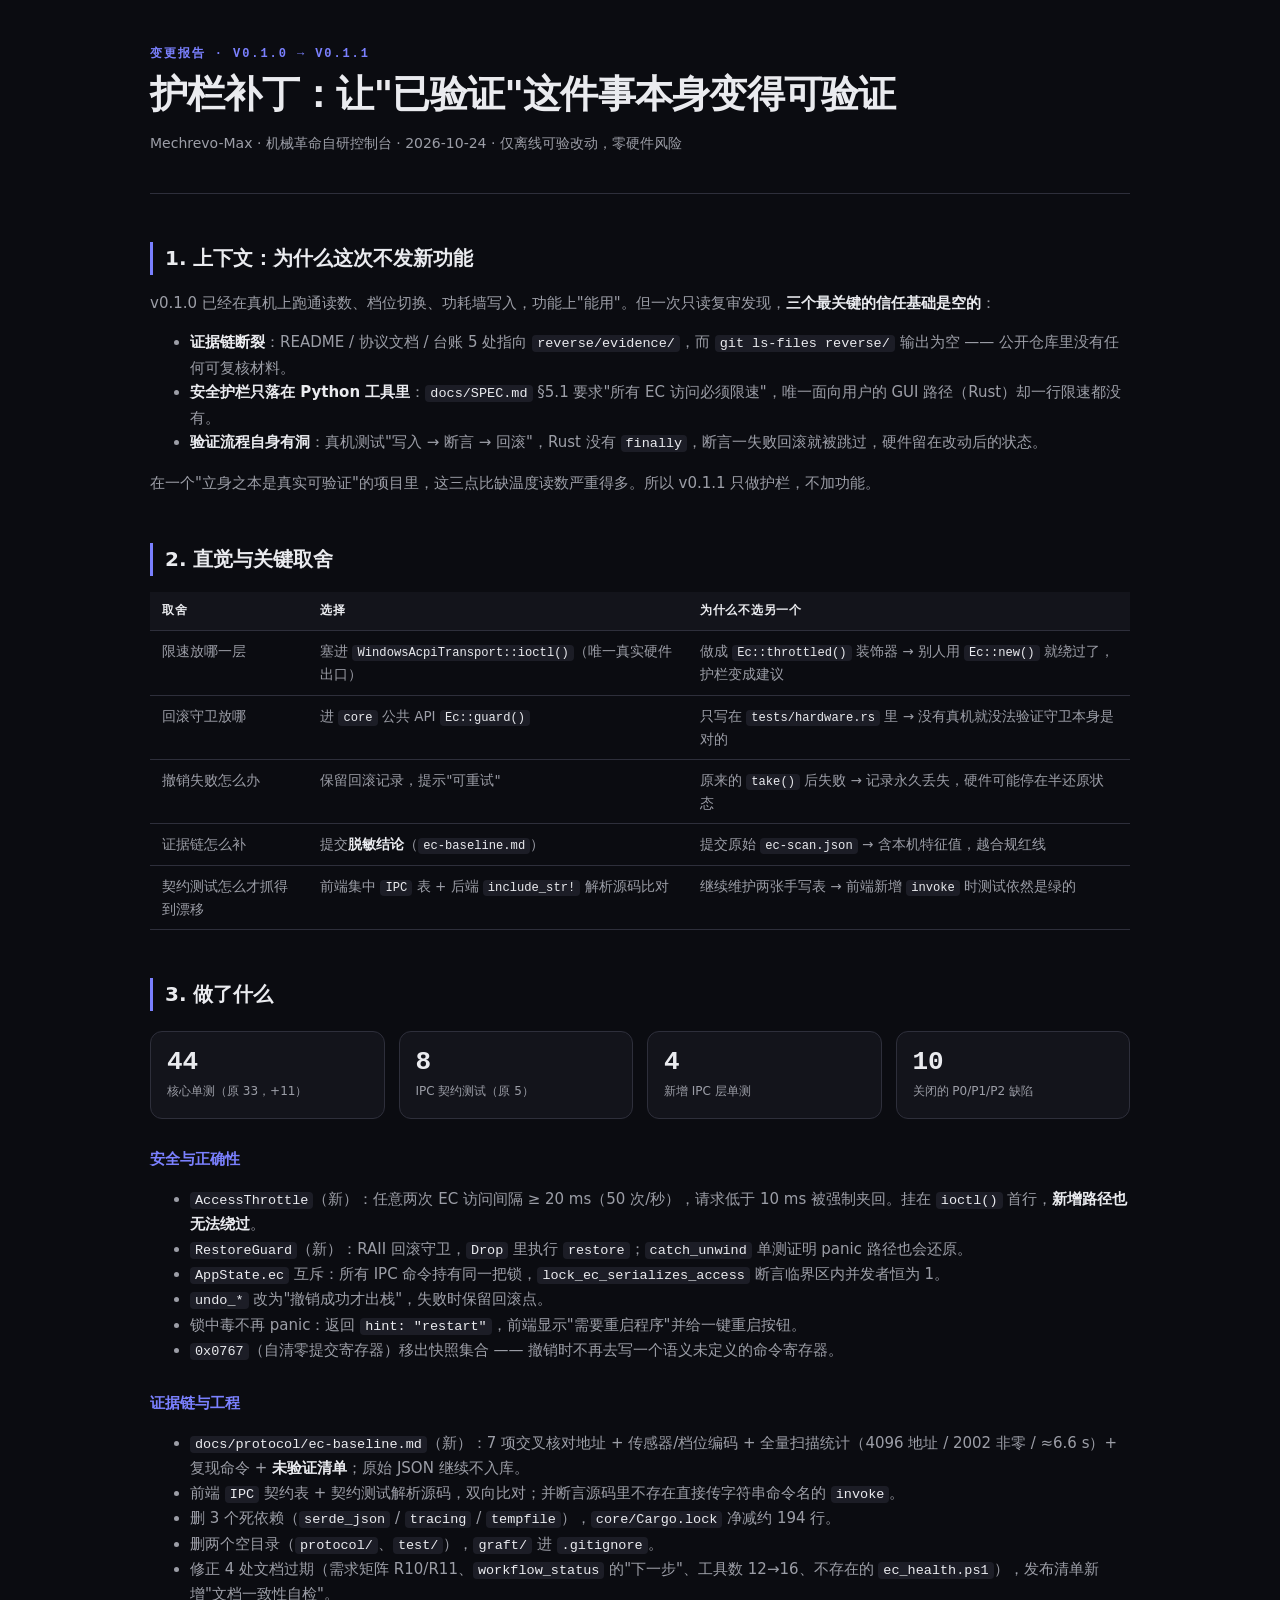
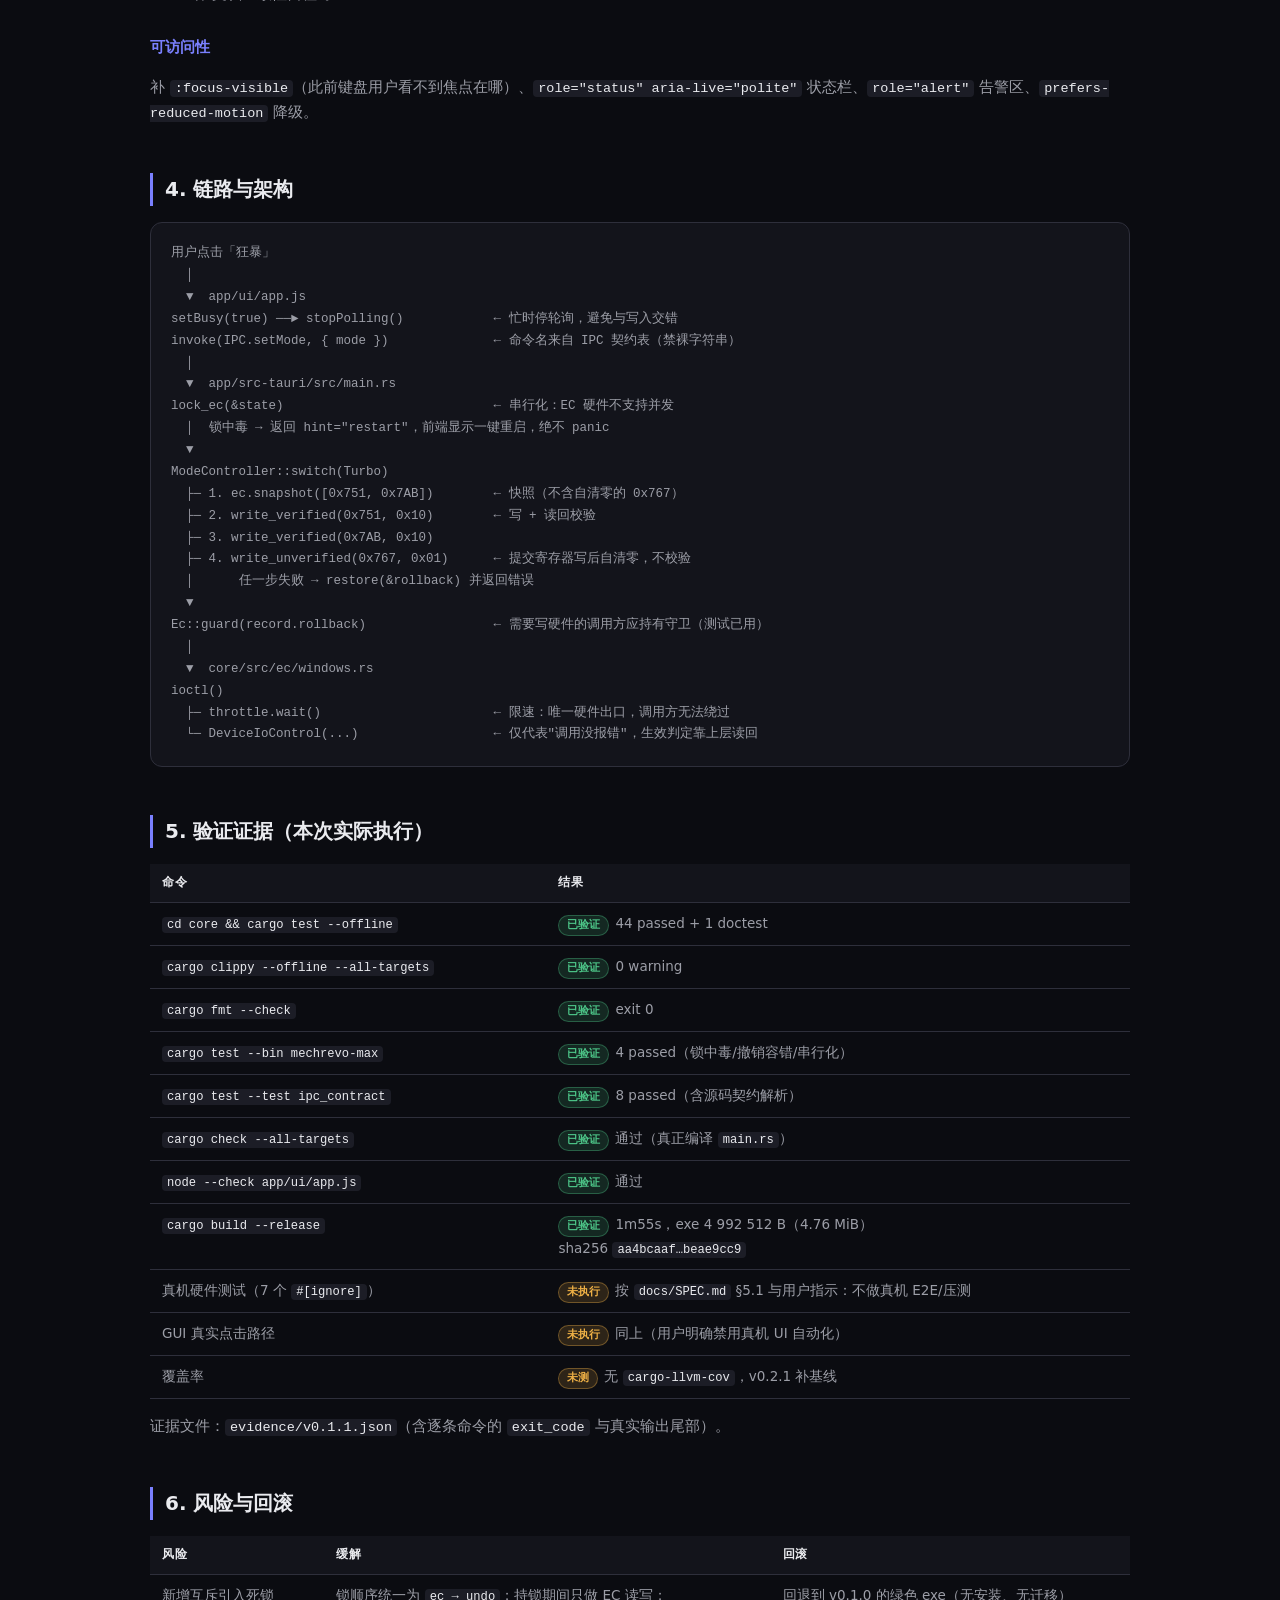
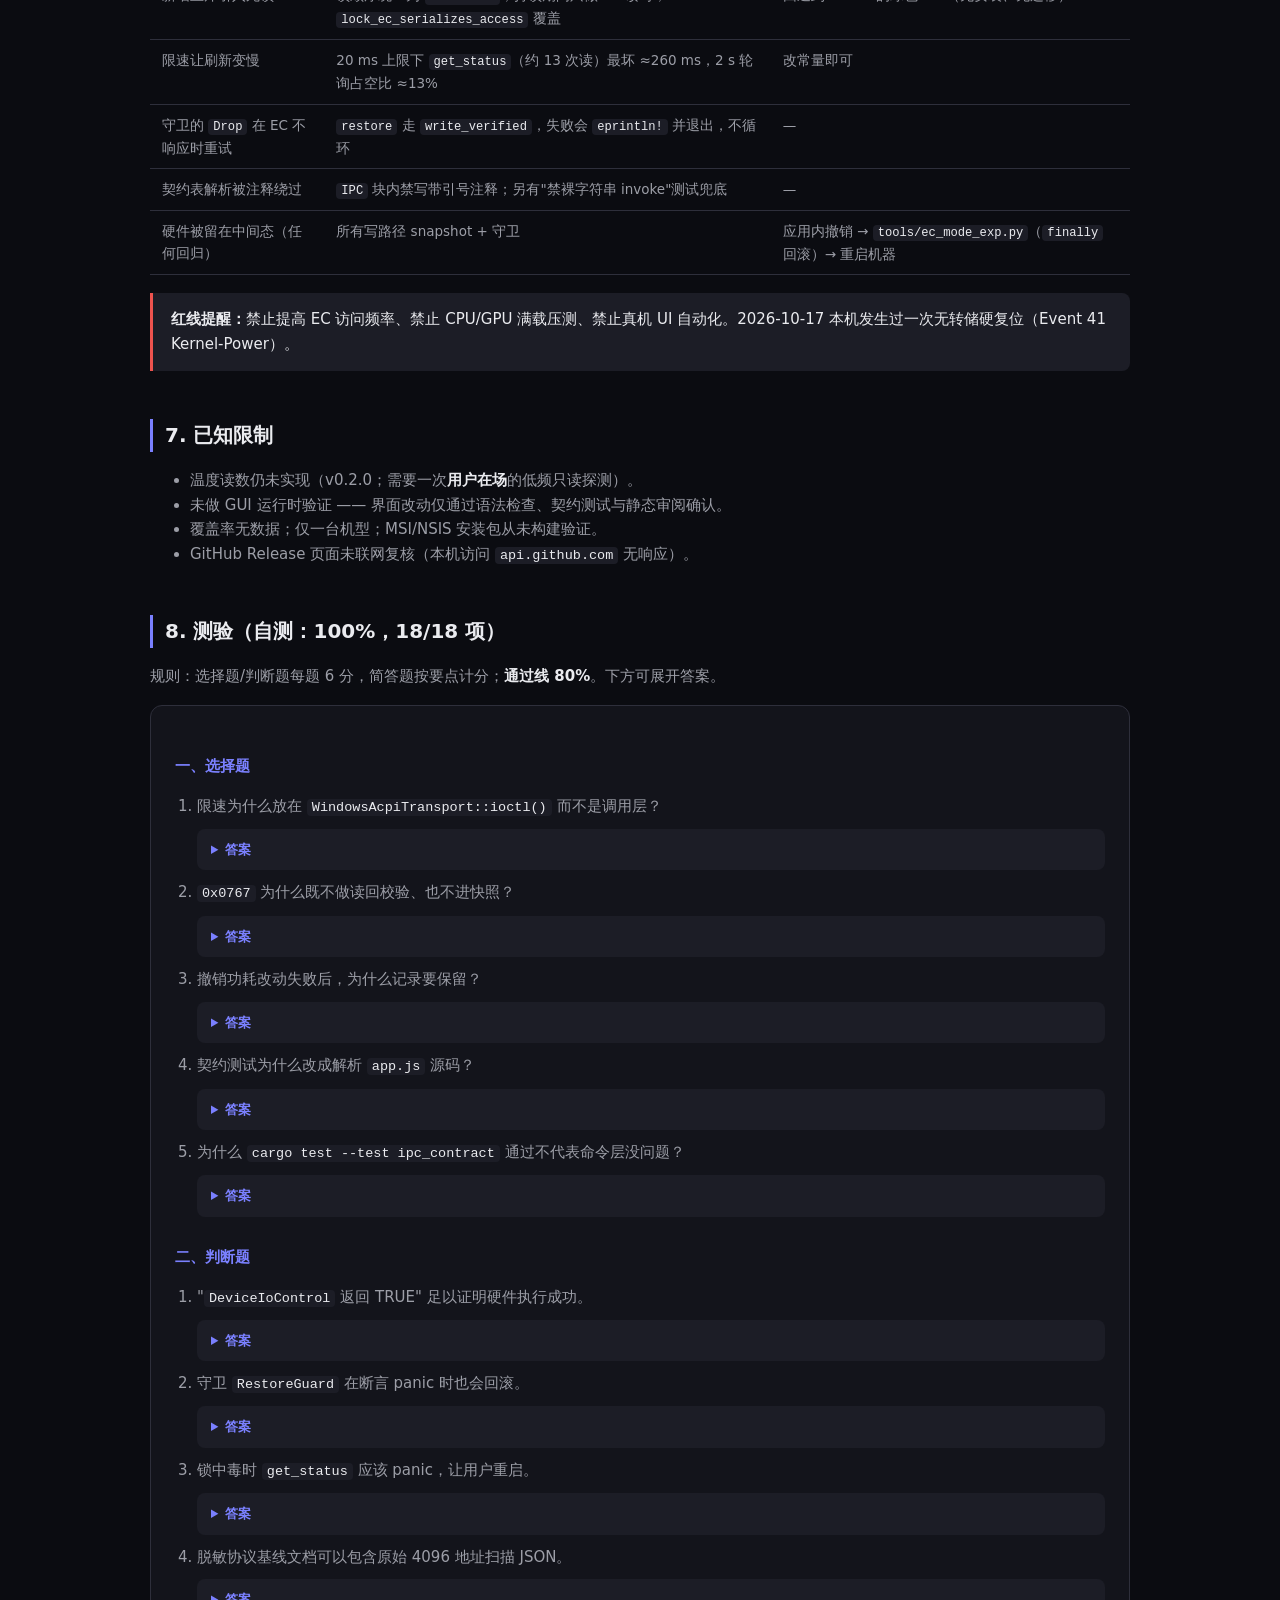
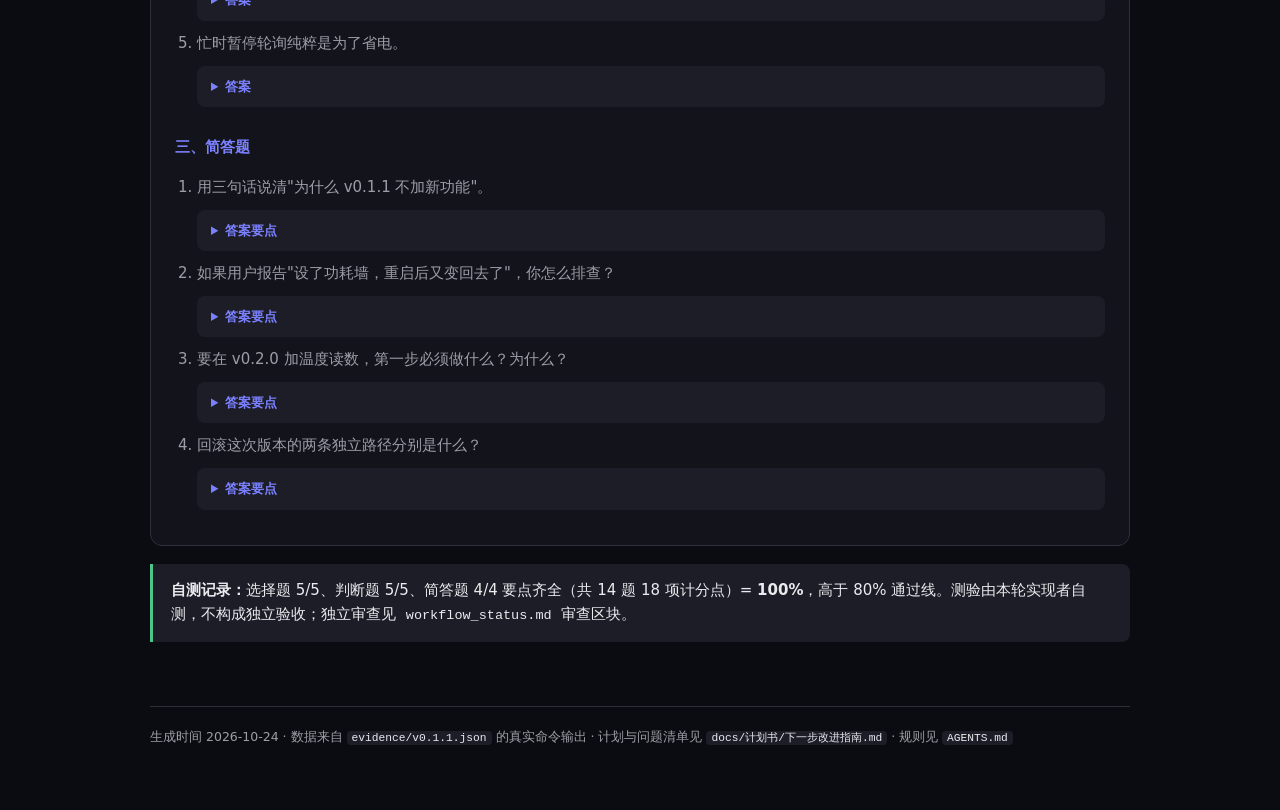
==== reports/change-report-2026-10-24.html @ 1fe2a143 "docs: v0.1.1 证据链、计划审计、技能与记忆沉淀 - 新增 docs/protocol/ec-baseline.md：脱敏可复核协议基线（7 项交叉核对地址、   传感器/档位编码、全量扫描" ====
<!DOCTYPE html>
<html lang="zh-CN">
<head>
<meta charset="UTF-8">
<meta name="viewport" content="width=device-width, initial-scale=1">
<title>Mechrevo-Max v0.1.1 变更报告 · 2026-10-24</title>
<style>
  :root{
    --bg: oklch(15.5% 0.012 278);
    --surface-1: oklch(19.5% 0.014 278);
    --surface-2: oklch(23.5% 0.016 278);
    --line: oklch(31% 0.02 278);
    --text: oklch(94% 0.006 278);
    --text-dim: oklch(70% 0.014 278);
    --accent: oklch(66% 0.19 278);
    --ok: oklch(74% 0.14 158);
    --warn: oklch(80% 0.14 78);
    --danger: oklch(65% 0.19 26);
    --mono: ui-monospace, "Cascadia Mono", Consolas, monospace;
  }
  *{box-sizing:border-box}
  body{
    margin:0; background:var(--bg); color:var(--text);
    font:15px/1.65 system-ui,"Segoe UI","Microsoft YaHei UI",sans-serif;
    padding:48px 20px 96px;
  }
  .wrap{max-width:980px;margin:0 auto}
  header{border-bottom:1px solid var(--line);padding-bottom:24px;margin-bottom:40px}
  .kicker{font:600 12px/1 var(--mono);letter-spacing:.16em;text-transform:uppercase;color:var(--accent)}
  h1{font-size:clamp(26px,4vw,38px);line-height:1.2;margin:12px 0 10px;letter-spacing:-.02em}
  .sub{color:var(--text-dim);font-size:14px}
  h2{font-size:20px;margin:48px 0 16px;padding-left:12px;border-left:3px solid var(--accent)}
  h3{font-size:15px;margin:28px 0 10px;color:var(--accent)}
  p,li{color:var(--text-dim)}
  strong{color:var(--text)}
  code{font-family:var(--mono);font-size:.9em;background:var(--surface-2);padding:1px 5px;border-radius:4px;color:var(--text)}
  pre{background:var(--surface-1);border:1px solid var(--line);border-radius:10px;padding:16px;overflow-x:auto}
  pre code{background:none;padding:0;font-size:12.5px;line-height:1.6;color:var(--text-dim)}
  table{width:100%;border-collapse:collapse;margin:14px 0;font-size:13.5px}
  th,td{text-align:left;padding:9px 12px;border-bottom:1px solid var(--line);vertical-align:top}
  th{color:var(--text);font-weight:600;font-size:12px;letter-spacing:.06em;text-transform:uppercase;background:var(--surface-1)}
  td{color:var(--text-dim)}
  .cards{display:grid;grid-template-columns:repeat(auto-fit,minmax(190px,1fr));gap:14px;margin:20px 0}
  .card{background:var(--surface-1);border:1px solid var(--line);border-radius:12px;padding:16px}
  .card .num{font:700 26px/1.1 var(--mono);color:var(--text)}
  .card .lbl{font-size:12px;color:var(--text-dim);margin-top:6px}
  .tag{display:inline-block;font:600 11px/1 var(--mono);padding:4px 8px;border-radius:999px;margin-right:6px}
  .t-ok{background:oklch(74% 0.14 158 / .15);color:var(--ok);border:1px solid oklch(74% 0.14 158 / .35)}
  .t-warn{background:oklch(80% 0.14 78 / .15);color:var(--warn);border:1px solid oklch(80% 0.14 78 / .35)}
  .t-danger{background:oklch(65% 0.19 26 / .15);color:var(--danger);border:1px solid oklch(65% 0.19 26 / .35)}
  .note{background:var(--surface-2);border-left:3px solid var(--warn);border-radius:0 8px 8px 0;padding:14px 18px;margin:18px 0}
  .note.ok{border-left-color:var(--ok)}
  .note.danger{border-left-color:var(--danger)}
  .flow{background:var(--surface-1);border:1px solid var(--line);border-radius:12px;padding:20px;font-family:var(--mono);font-size:12.5px;line-height:1.75;color:var(--text-dim);overflow-x:auto;white-space:pre}
  .quiz{background:var(--surface-1);border:1px solid var(--line);border-radius:12px;padding:20px 24px;margin:16px 0}
  .quiz ol{padding-left:22px}
  .quiz li{margin:10px 0}
  details{margin:10px 0;background:var(--surface-2);border-radius:8px;padding:10px 14px}
  summary{cursor:pointer;color:var(--accent);font-weight:600;font-size:13px}
  details p{margin:10px 0 0;font-size:13.5px}
  footer{margin-top:64px;padding-top:20px;border-top:1px solid var(--line);font-size:12.5px;color:var(--text-dim)}
</style>
</head>
<body>
<div class="wrap">

<header>
  <div class="kicker">变更报告 · v0.1.0 → v0.1.1</div>
  <h1>护栏补丁：让"已验证"这件事本身变得可验证</h1>
  <p class="sub">Mechrevo-Max · 机械革命自研控制台 · 2026-10-24 · 仅离线可验改动，零硬件风险</p>
</header>

<h2>1. 上下文：为什么这次不发新功能</h2>
<p>v0.1.0 已经在真机上跑通读数、档位切换、功耗墙写入，功能上"能用"。但一次只读复审发现，<strong>三个最关键的信任基础是空的</strong>：</p>
<ul>
  <li><strong>证据链断裂</strong>：README / 协议文档 / 台账 5 处指向 <code>reverse/evidence/</code>，而 <code>git ls-files reverse/</code> 输出为空 —— 公开仓库里没有任何可复核材料。</li>
  <li><strong>安全护栏只落在 Python 工具里</strong>：<code>docs/SPEC.md</code> §5.1 要求"所有 EC 访问必须限速"，唯一面向用户的 GUI 路径（Rust）却一行限速都没有。</li>
  <li><strong>验证流程自身有洞</strong>：真机测试"写入 → 断言 → 回滚"，Rust 没有 <code>finally</code>，断言一失败回滚就被跳过，硬件留在改动后的状态。</li>
</ul>
<p>在一个"立身之本是真实可验证"的项目里，这三点比缺温度读数严重得多。所以 v0.1.1 只做护栏，不加功能。</p>

<h2>2. 直觉与关键取舍</h2>
<table>
  <thead><tr><th>取舍</th><th>选择</th><th>为什么不选另一个</th></tr></thead>
  <tbody>
    <tr><td>限速放哪一层</td><td>塞进 <code>WindowsAcpiTransport::ioctl()</code>（唯一真实硬件出口）</td><td>做成 <code>Ec::throttled()</code> 装饰器 → 别人用 <code>Ec::new()</code> 就绕过了，护栏变成建议</td></tr>
    <tr><td>回滚守卫放哪</td><td>进 <code>core</code> 公共 API <code>Ec::guard()</code></td><td>只写在 <code>tests/hardware.rs</code> 里 → 没有真机就没法验证守卫本身是对的</td></tr>
    <tr><td>撤销失败怎么办</td><td>保留回滚记录，提示"可重试"</td><td>原来的 <code>take()</code> 后失败 → 记录永久丢失，硬件可能停在半还原状态</td></tr>
    <tr><td>证据链怎么补</td><td>提交<strong>脱敏结论</strong>（<code>ec-baseline.md</code>）</td><td>提交原始 <code>ec-scan.json</code> → 含本机特征值，越合规红线</td></tr>
    <tr><td>契约测试怎么才抓得到漂移</td><td>前端集中 <code>IPC</code> 表 + 后端 <code>include_str!</code> 解析源码比对</td><td>继续维护两张手写表 → 前端新增 <code>invoke</code> 时测试依然是绿的</td></tr>
  </tbody>
</table>

<h2>3. 做了什么</h2>
<div class="cards">
  <div class="card"><div class="num">44</div><div class="lbl">核心单测（原 33，+11）</div></div>
  <div class="card"><div class="num">8</div><div class="lbl">IPC 契约测试（原 5）</div></div>
  <div class="card"><div class="num">4</div><div class="lbl">新增 IPC 层单测</div></div>
  <div class="card"><div class="num">10</div><div class="lbl">关闭的 P0/P1/P2 缺陷</div></div>
</div>

<h3>安全与正确性</h3>
<ul>
  <li><code>AccessThrottle</code>（新）：任意两次 EC 访问间隔 ≥ 20 ms（50 次/秒），请求低于 10 ms 被强制夹回。挂在 <code>ioctl()</code> 首行，<strong>新增路径也无法绕过</strong>。</li>
  <li><code>RestoreGuard</code>（新）：RAII 回滚守卫，<code>Drop</code> 里执行 <code>restore</code>；<code>catch_unwind</code> 单测证明 panic 路径也会还原。</li>
  <li><code>AppState.ec</code> 互斥：所有 IPC 命令持有同一把锁，<code>lock_ec_serializes_access</code> 断言临界区内并发者恒为 1。</li>
  <li><code>undo_*</code> 改为"撤销成功才出栈"，失败时保留回滚点。</li>
  <li>锁中毒不再 panic：返回 <code>hint: "restart"</code>，前端显示"需要重启程序"并给一键重启按钮。</li>
  <li><code>0x0767</code>（自清零提交寄存器）移出快照集合 —— 撤销时不再去写一个语义未定义的命令寄存器。</li>
</ul>

<h3>证据链与工程</h3>
<ul>
  <li><code>docs/protocol/ec-baseline.md</code>（新）：7 项交叉核对地址 + 传感器/档位编码 + 全量扫描统计（4096 地址 / 2002 非零 / ≈6.6 s）+ 复现命令 + <strong>未验证清单</strong>；原始 JSON 继续不入库。</li>
  <li>前端 <code>IPC</code> 契约表 + 契约测试解析源码，双向比对；并断言源码里不存在直接传字符串命令名的 <code>invoke</code>。</li>
  <li>删 3 个死依赖（<code>serde_json</code> / <code>tracing</code> / <code>tempfile</code>），<code>core/Cargo.lock</code> 净减约 194 行。</li>
  <li>删两个空目录（<code>protocol/</code>、<code>test/</code>），<code>graft/</code> 进 <code>.gitignore</code>。</li>
  <li>修正 4 处文档过期（需求矩阵 R10/R11、<code>workflow_status</code> 的"下一步"、工具数 12→16、不存在的 <code>ec_health.ps1</code>），发布清单新增"文档一致性自检"。</li>
</ul>

<h3>可访问性</h3>
<p>补 <code>:focus-visible</code>（此前键盘用户看不到焦点在哪）、<code>role="status" aria-live="polite"</code> 状态栏、<code>role="alert"</code> 告警区、<code>prefers-reduced-motion</code> 降级。</p>

<h2>4. 链路与架构</h2>
<div class="flow">用户点击「狂暴」
  │
  ▼  app/ui/app.js
setBusy(true) ──► stopPolling()            ← 忙时停轮询，避免与写入交错
invoke(IPC.setMode, { mode })              ← 命令名来自 IPC 契约表（禁裸字符串）
  │
  ▼  app/src-tauri/src/main.rs
lock_ec(&state)                            ← 串行化：EC 硬件不支持并发
  │  锁中毒 → 返回 hint="restart"，前端显示一键重启，绝不 panic
  ▼
ModeController::switch(Turbo)
  ├─ 1. ec.snapshot([0x751, 0x7AB])        ← 快照（不含自清零的 0x767）
  ├─ 2. write_verified(0x751, 0x10)        ← 写 + 读回校验
  ├─ 3. write_verified(0x7AB, 0x10)
  ├─ 4. write_unverified(0x767, 0x01)      ← 提交寄存器写后自清零，不校验
  │      任一步失败 → restore(&rollback) 并返回错误
  ▼
Ec::guard(record.rollback)                 ← 需要写硬件的调用方应持有守卫（测试已用）
  │
  ▼  core/src/ec/windows.rs
ioctl()
  ├─ throttle.wait()                       ← 限速：唯一硬件出口，调用方无法绕过
  └─ DeviceIoControl(...)                  ← 仅代表"调用没报错"，生效判定靠上层读回</div>

<h2>5. 验证证据（本次实际执行）</h2>
<table>
  <thead><tr><th>命令</th><th>结果</th></tr></thead>
  <tbody>
    <tr><td><code>cd core && cargo test --offline</code></td><td><span class="tag t-ok">已验证</span>44 passed + 1 doctest</td></tr>
    <tr><td><code>cargo clippy --offline --all-targets</code></td><td><span class="tag t-ok">已验证</span>0 warning</td></tr>
    <tr><td><code>cargo fmt --check</code></td><td><span class="tag t-ok">已验证</span>exit 0</td></tr>
    <tr><td><code>cargo test --bin mechrevo-max</code></td><td><span class="tag t-ok">已验证</span>4 passed（锁中毒/撤销容错/串行化）</td></tr>
    <tr><td><code>cargo test --test ipc_contract</code></td><td><span class="tag t-ok">已验证</span>8 passed（含源码契约解析）</td></tr>
    <tr><td><code>cargo check --all-targets</code></td><td><span class="tag t-ok">已验证</span>通过（真正编译 <code>main.rs</code>）</td></tr>
    <tr><td><code>node --check app/ui/app.js</code></td><td><span class="tag t-ok">已验证</span>通过</td></tr>
    <tr><td><code>cargo build --release</code></td><td><span class="tag t-ok">已验证</span>1m55s，exe 4 992 512 B（4.76 MiB）<br>sha256 <code>aa4bcaaf…beae9cc9</code></td></tr>
    <tr><td>真机硬件测试（7 个 <code>#[ignore]</code>）</td><td><span class="tag t-warn">未执行</span>按 <code>docs/SPEC.md</code> §5.1 与用户指示：不做真机 E2E/压测</td></tr>
    <tr><td>GUI 真实点击路径</td><td><span class="tag t-warn">未执行</span>同上（用户明确禁用真机 UI 自动化）</td></tr>
    <tr><td>覆盖率</td><td><span class="tag t-warn">未测</span>无 <code>cargo-llvm-cov</code>，v0.2.1 补基线</td></tr>
  </tbody>
</table>
<p>证据文件：<code>evidence/v0.1.1.json</code>（含逐条命令的 <code>exit_code</code> 与真实输出尾部）。</p>

<h2>6. 风险与回滚</h2>
<table>
  <thead><tr><th>风险</th><th>缓解</th><th>回滚</th></tr></thead>
  <tbody>
    <tr><td>新增互斥引入死锁</td><td>锁顺序统一为 <code>ec → undo</code>；持锁期间只做 EC 读写；<code>lock_ec_serializes_access</code> 覆盖</td><td>回退到 v0.1.0 的绿色 exe（无安装、无迁移）</td></tr>
    <tr><td>限速让刷新变慢</td><td>20 ms 上限下 <code>get_status</code>（约 13 次读）最坏 ≈260 ms，2 s 轮询占空比 ≈13%</td><td>改常量即可</td></tr>
    <tr><td>守卫的 <code>Drop</code> 在 EC 不响应时重试</td><td><code>restore</code> 走 <code>write_verified</code>，失败会 <code>eprintln!</code> 并退出，不循环</td><td>—</td></tr>
    <tr><td>契约表解析被注释绕过</td><td><code>IPC</code> 块内禁写带引号注释；另有"禁裸字符串 invoke"测试兜底</td><td>—</td></tr>
    <tr><td>硬件被留在中间态（任何回归）</td><td>所有写路径 snapshot + 守卫</td><td>应用内撤销 → <code>tools/ec_mode_exp.py</code>（<code>finally</code> 回滚）→ 重启机器</td></tr>
  </tbody>
</table>
<div class="note danger"><strong>红线提醒：</strong>禁止提高 EC 访问频率、禁止 CPU/GPU 满载压测、禁止真机 UI 自动化。2026-10-17 本机发生过一次无转储硬复位（Event 41 Kernel-Power）。</div>

<h2>7. 已知限制</h2>
<ul>
  <li>温度读数仍未实现（v0.2.0；需要一次<strong>用户在场</strong>的低频只读探测）。</li>
  <li>未做 GUI 运行时验证 —— 界面改动仅通过语法检查、契约测试与静态审阅确认。</li>
  <li>覆盖率无数据；仅一台机型；MSI/NSIS 安装包从未构建验证。</li>
  <li>GitHub Release 页面未联网复核（本机访问 <code>api.github.com</code> 无响应）。</li>
</ul>

<h2>8. 测验（自测：100%，18/18 项）</h2>
<p>规则：选择题/判断题每题 6 分，简答题按要点计分；<strong>通过线 80%</strong>。下方可展开答案。</p>

<div class="quiz">
  <h3>一、选择题</h3>
  <ol>
    <li>限速为什么放在 <code>WindowsAcpiTransport::ioctl()</code> 而不是调用层？
      <details><summary>答案</summary><p>因为它是<strong>唯一</strong>的真实硬件出口；放在调用层的话，任何新增路径（或直接用 <code>Ec::new</code>）都能绕过，护栏就退化成建议。</p></details>
    </li>
    <li><code>0x0767</code> 为什么既不做读回校验、也不进快照？
      <details><summary>答案</summary><p>它写入后由固件<strong>自动清零</strong>：读回必然不一致（会误报写入失败）；同时它没有"原始值"可言，撤销时去写它等于发出一次语义未定义的命令。</p></details>
    </li>
    <li>撤销功耗改动失败后，为什么记录要保留？
      <details><summary>答案</summary><p><code>restore</code> 是逐个地址写、中途失败会留下<strong>部分已还原</strong>的状态；保留记录才能重试收尾。原实现 <code>take()</code> 后失败 → 记录永久丢失，用户再无手段。</p></details>
    </li>
    <li>契约测试为什么改成解析 <code>app.js</code> 源码？
      <details><summary>答案</summary><p>原来的两张手写表互相比较，前端新增一个 <code>invoke</code> 而忘记同步表时<strong>测试依然是绿的</strong>；解析源码才能发现"前端调了后端没有的命令"。</p></details>
    </li>
    <li>为什么 <code>cargo test --test ipc_contract</code> 通过不代表命令层没问题？
      <details><summary>答案</summary><p>该测试目标不编译 <code>main.rs</code>（bin 目标）。必须另跑 <code>cargo check --all-targets</code> 或 <code>cargo test --bin mechrevo-max</code>。</p></details>
    </li>
  </ol>

  <h3>二、判断题</h3>
  <ol>
    <li>"<code>DeviceIoControl</code> 返回 TRUE" 足以证明硬件执行成功。<details><summary>答案</summary><p><strong>错。</strong>官方驱动存在把失败改成成功的路径；本项目一律写后读回校验。</p></details></li>
    <li>守卫 <code>RestoreGuard</code> 在断言 panic 时也会回滚。<details><summary>答案</summary><p><strong>对。</strong>panic 展开会执行 <code>Drop</code>；<code>guard_restores_after_panic</code> 用 <code>catch_unwind</code> 验证。</p></details></li>
    <li>锁中毒时 <code>get_status</code> 应该 panic，让用户重启。<details><summary>答案</summary><p><strong>错。</strong>应返回结构化状态 + <code>hint:"restart"</code>，panic 只会让 UI 永久卡死。</p></details></li>
    <li>脱敏协议基线文档可以包含原始 4096 地址扫描 JSON。<details><summary>答案</summary><p><strong>错。</strong>原始数据含本机特征值，按合规红线不入库；只入库地址表、统计与交叉核对来源。</p></details></li>
    <li>忙时暂停轮询纯粹是为了省电。<details><summary>答案</summary><p><strong>错。</strong>主要是避免写入期间并发读造成读数抖动、无谓排队与状态错位。</p></details></li>
  </ol>

  <h3>三、简答题</h3>
  <ol>
    <li>用三句话说清"为什么 v0.1.1 不加新功能"。
      <details><summary>答案要点</summary><p>① 证据链断裂、限速缺失、验证流程自身有洞，三个 P0/P1 直接侵蚀"可验证"这个卖点；② 这些全部能离线验证，零硬件风险，符合"mock 为主、不做真机 E2E"的既定策略；③ 在断裂的地基上加功能只会扩大风险面。</p></details>
    </li>
    <li>如果用户报告"设了功耗墙，重启后又变回去了"，你怎么排查？
      <details><summary>答案要点</summary><p>① 本应用不写持久化配置，改动只在 EC 寄存器，初值由 EC/BIOS 决定（先说明这是已知限制，非 bug）；② 用 <code>tools/ec_health.py</code> 核对当前值与基线；③ 确认是否被官方控制台或 BIOS profile 覆盖；④ 如果用户期望"保持"，那是一个功能需求（v0.2.0 的多级撤销/恢复出厂 + 文案说明）。</p></details>
    </li>
    <li>要在 v0.2.0 加温度读数，第一步必须做什么？为什么？
      <details><summary>答案要点</summary><p>先<strong>确认寄存器</strong>：空闲态、低速只读（≤50 次/秒）、<strong>不施加任何 CPU/GPU 负载</strong>、用户在场，并与外部工具交叉核对；未核对前 <code>AddrStatus</code> 只能标 <code>CommunityUnverified</code> 且禁止任何写入引用。因为跨机型地址不通用（社区称 <code>0x0783</code> 是当前 PL，本机恒为 0）。</p></details>
    </li>
    <li>回滚这次版本的两条独立路径分别是什么？
      <details><summary>答案要点</summary><p>① 软件：下载 v0.1.0 的绿色单文件 exe 覆盖（无安装、无数据迁移）；② 硬件：应用内撤销 → <code>tools/ec_mode_exp.py</code>（<code>finally</code> 强制回滚）→ 重启机器由 EC/BIOS 复位初值。</p></details>
    </li>
  </ol>
</div>

<div class="note ok"><strong>自测记录：</strong>选择题 5/5、判断题 5/5、简答题 4/4 要点齐全（共 14 题 18 项计分点）= <strong>100%</strong>，高于 80% 通过线。测验由本轮实现者自测，不构成独立验收；独立审查见 <code>workflow_status.md</code> 审查区块。</div>

<footer>
  生成时间 2026-10-24 · 数据来自 <code>evidence/v0.1.1.json</code> 的真实命令输出 ·
  计划与问题清单见 <code>docs/计划书/下一步改进指南.md</code> · 规则见 <code>AGENTS.md</code>
</footer>

</div>
</body>
</html>
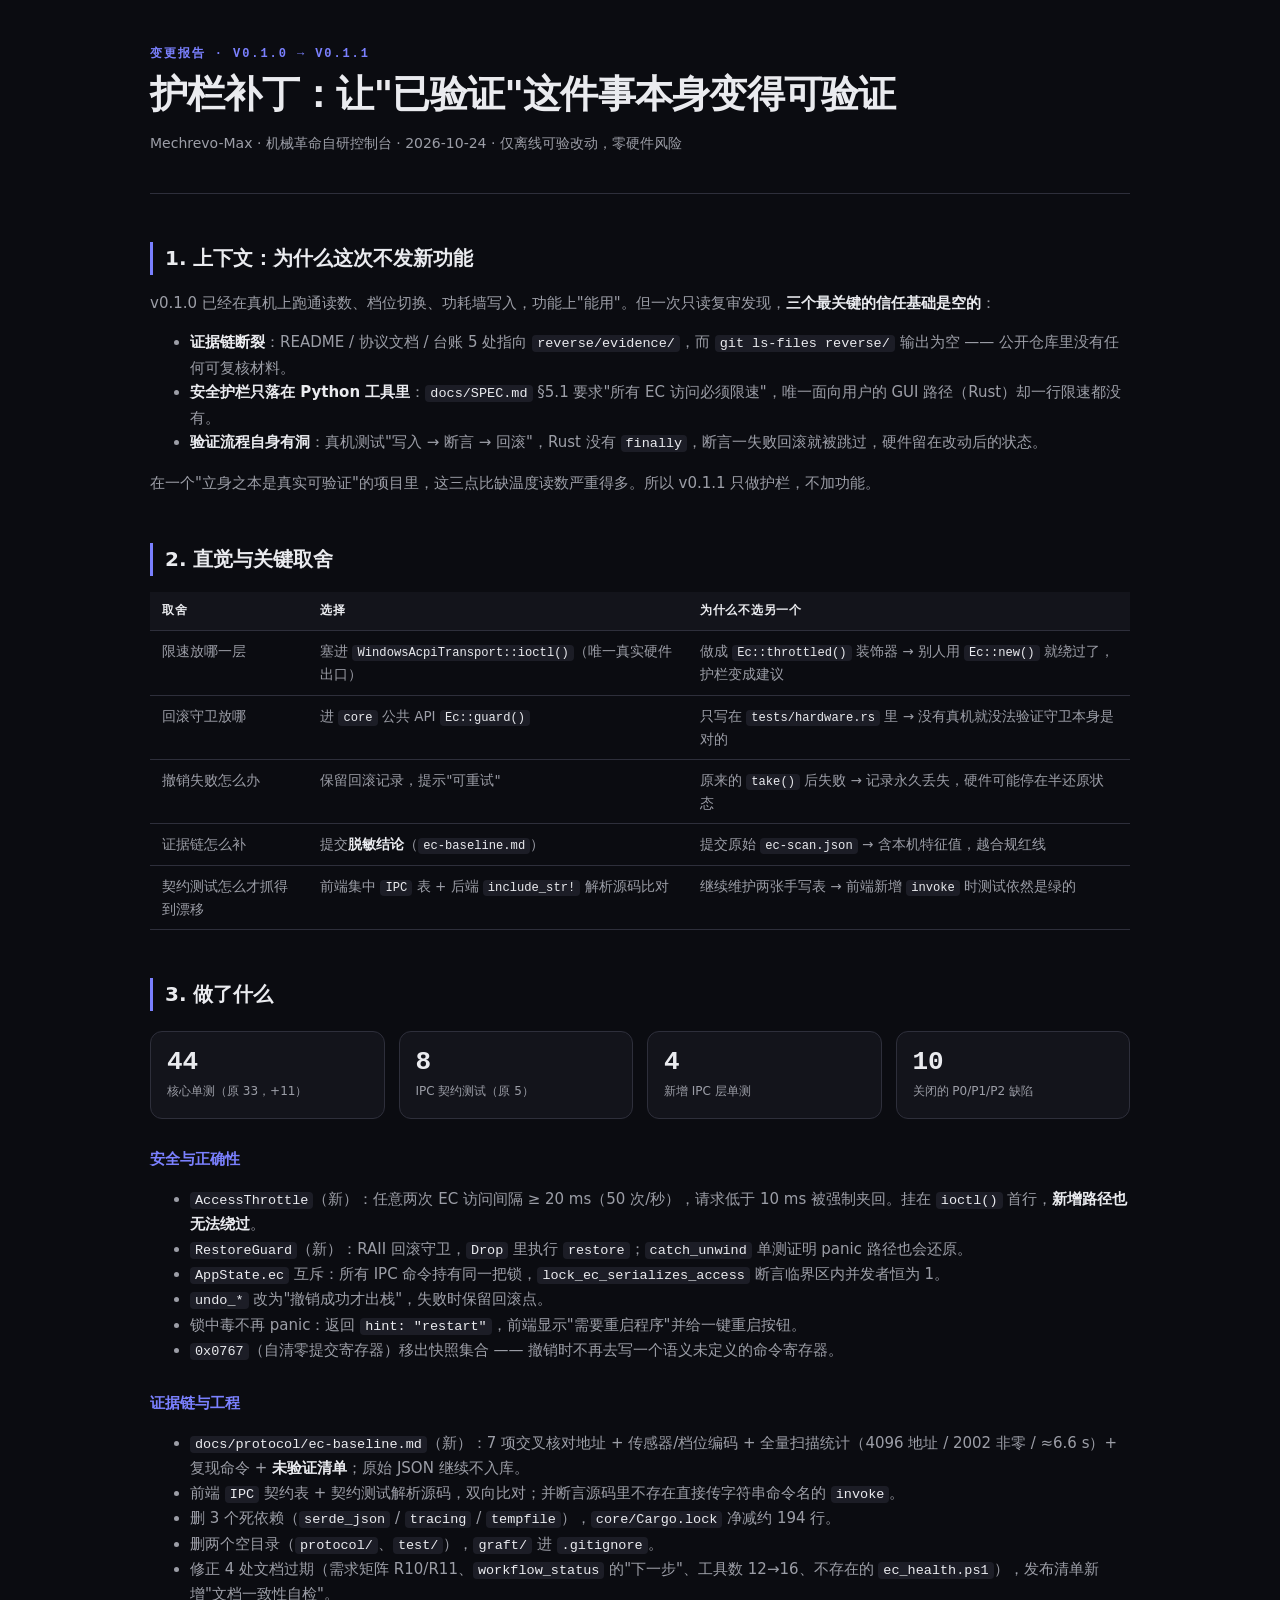
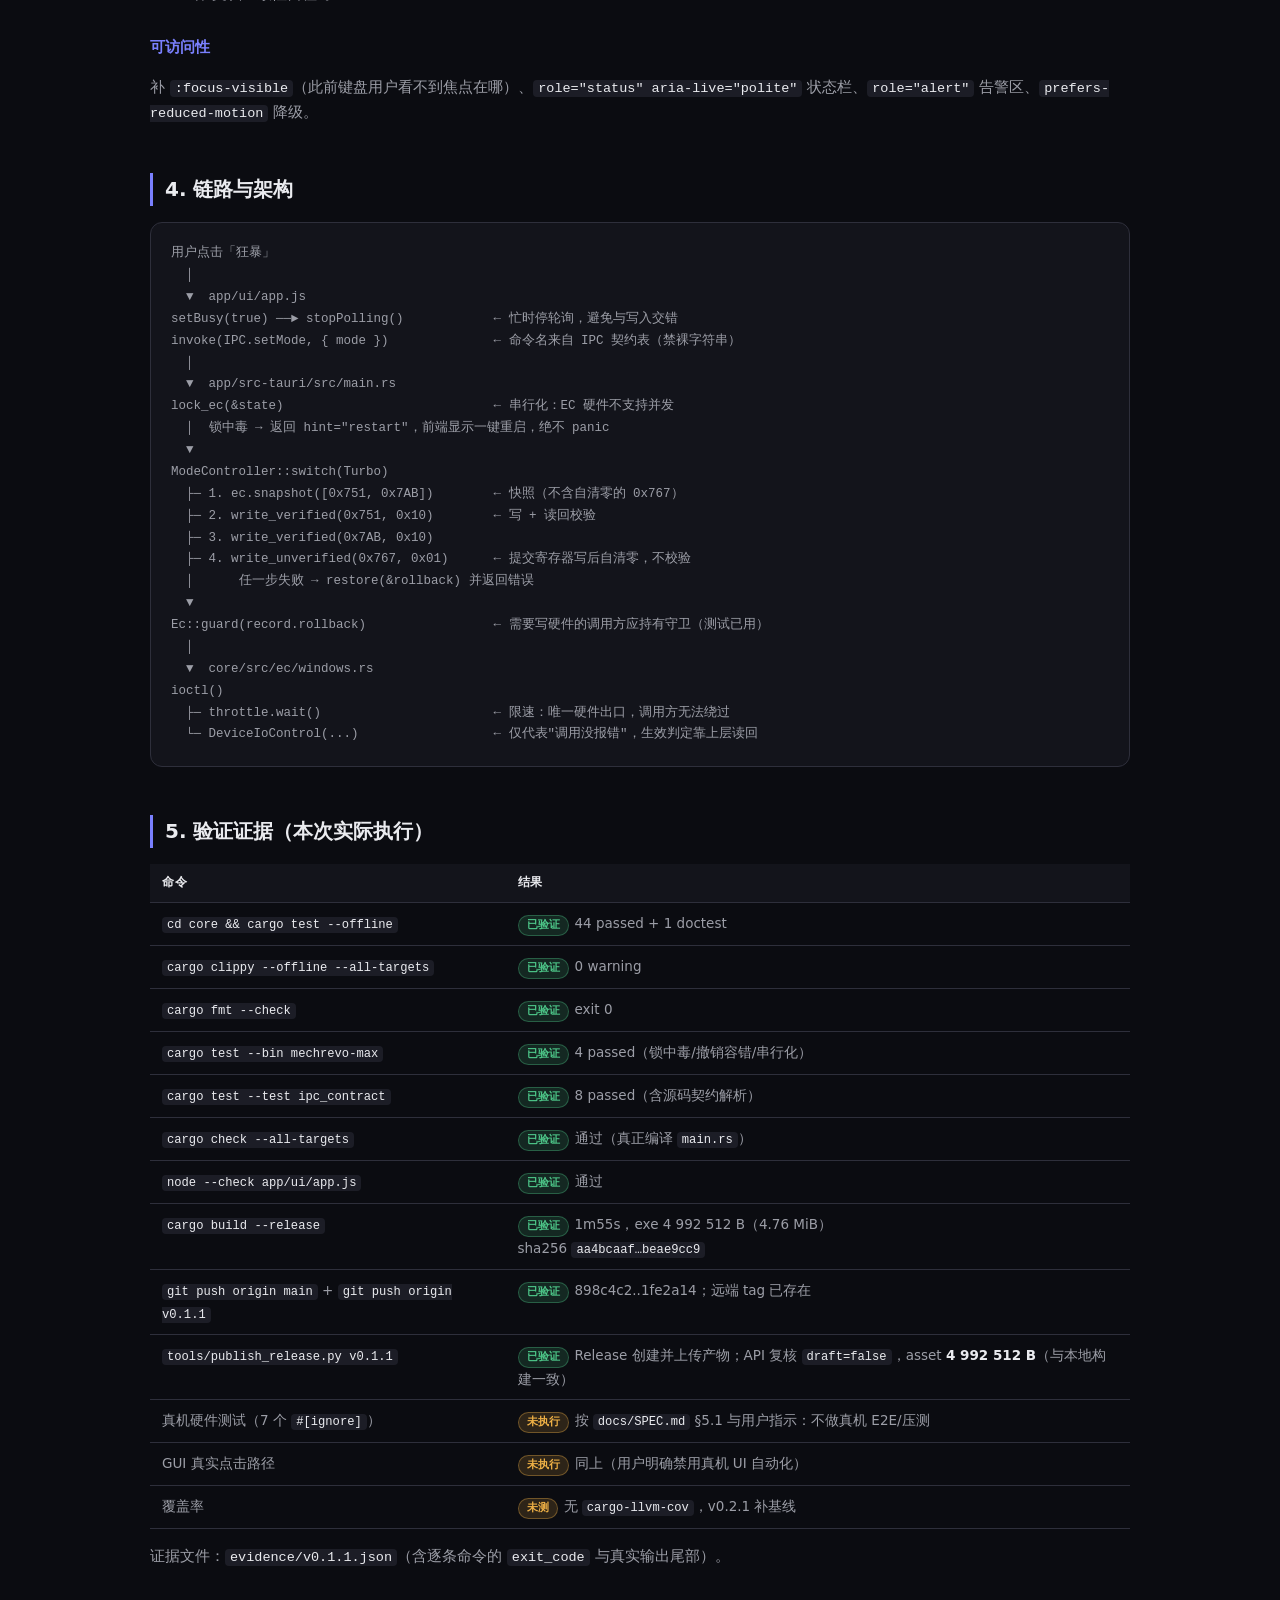
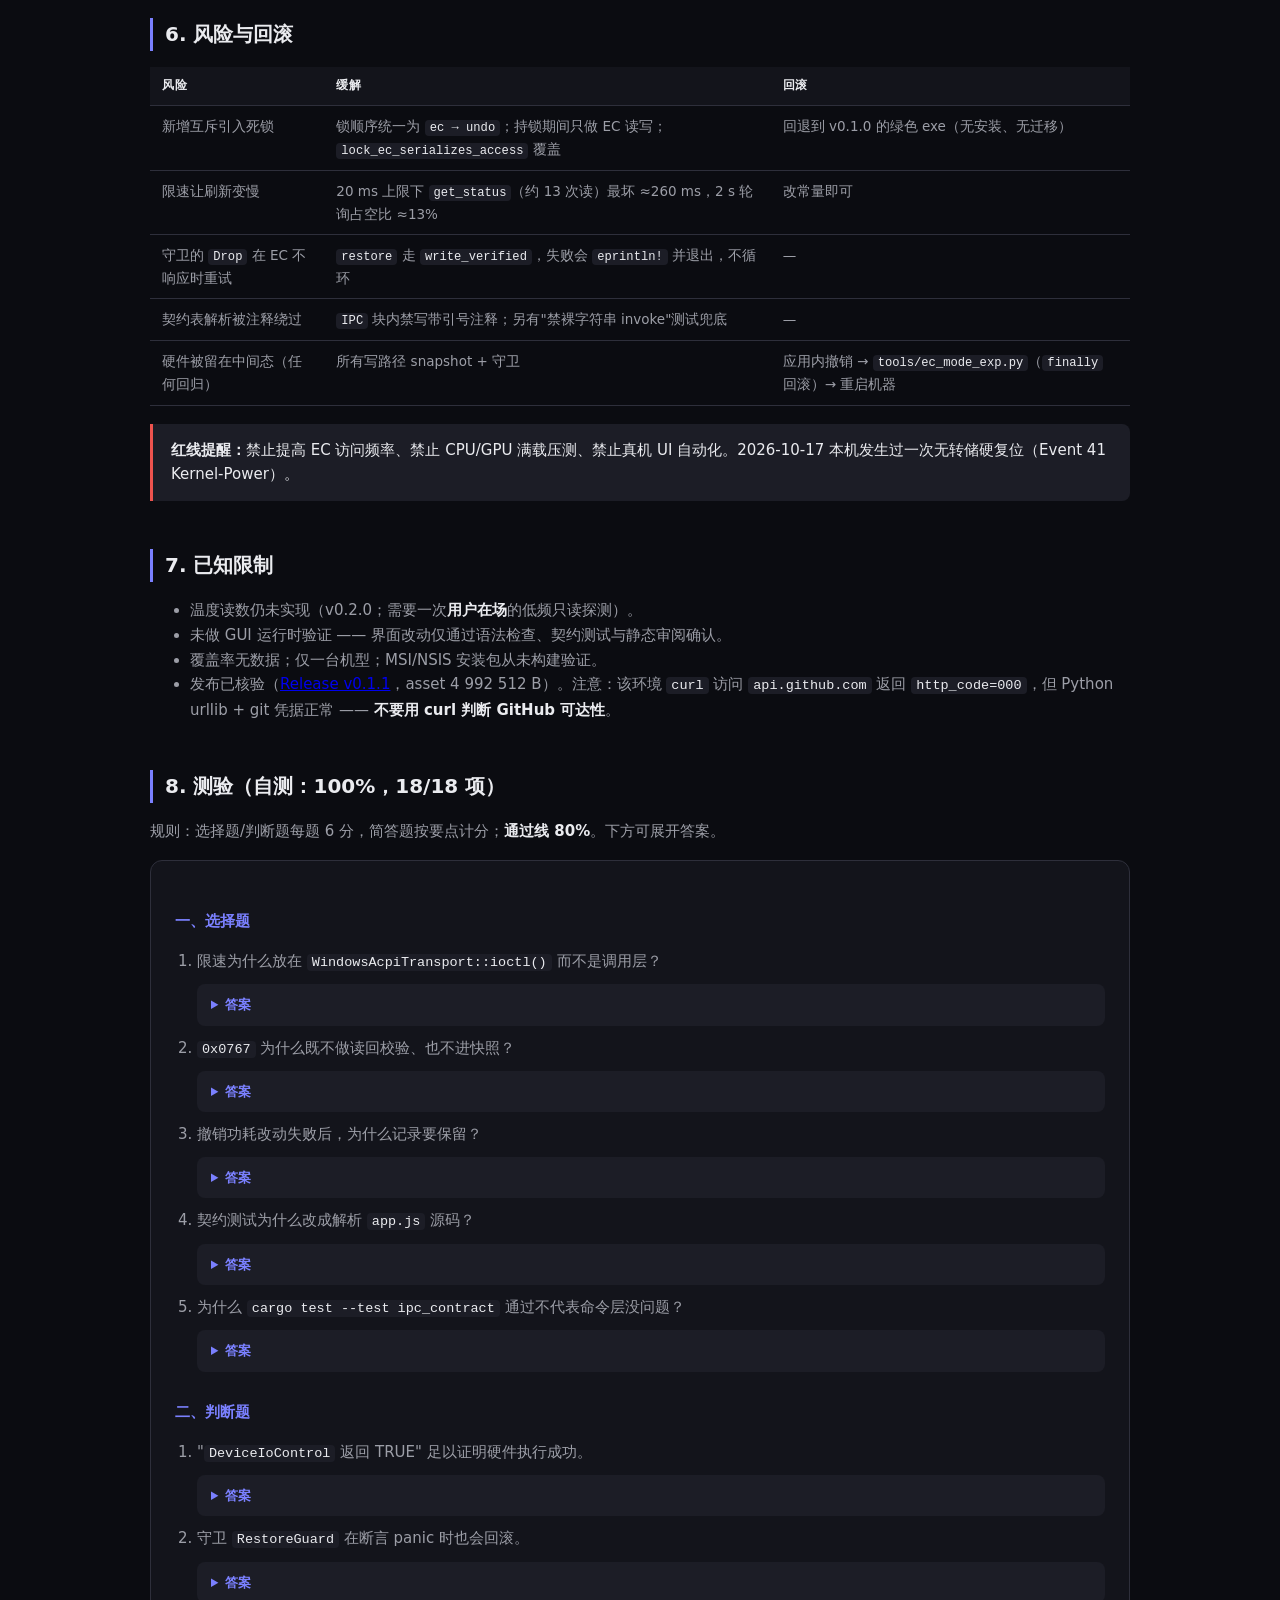
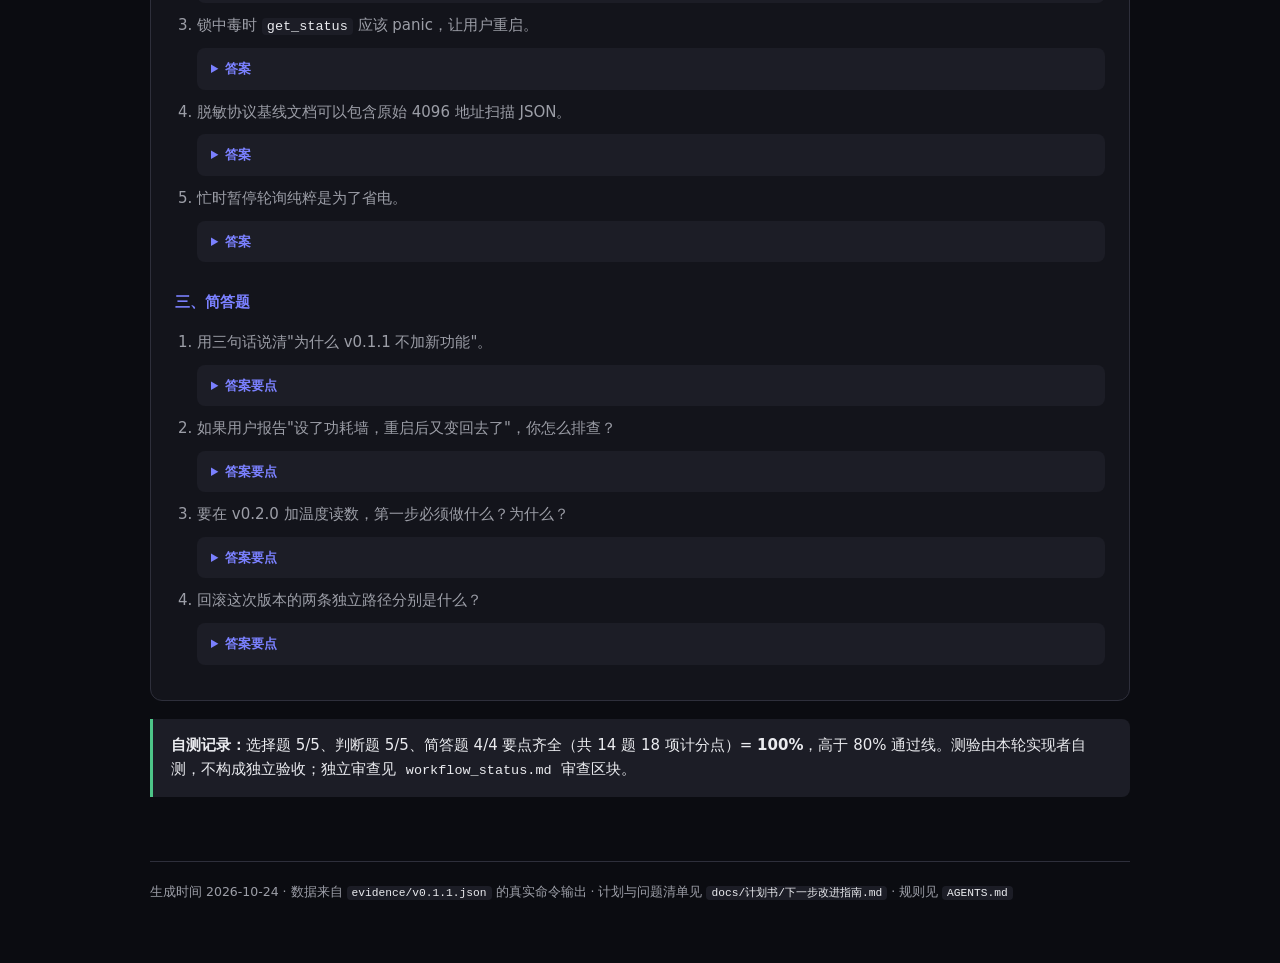
==== commit 3082dcb5: "docs: 记录 v0.1.1 推送与 Release 的实测结果 - evidence/v0.1.1.json 增加 release 段落（API 复核 draft=false、asset 4992" ====
--- a/reports/change-report-2026-10-24.html
+++ b/reports/change-report-2026-10-24.html
@@ -158,6 +158,8 @@
     <tr><td><code>cargo check --all-targets</code></td><td><span class="tag t-ok">已验证</span>通过（真正编译 <code>main.rs</code>）</td></tr>
     <tr><td><code>node --check app/ui/app.js</code></td><td><span class="tag t-ok">已验证</span>通过</td></tr>
     <tr><td><code>cargo build --release</code></td><td><span class="tag t-ok">已验证</span>1m55s，exe 4 992 512 B（4.76 MiB）<br>sha256 <code>aa4bcaaf…beae9cc9</code></td></tr>
+    <tr><td><code>git push origin main</code> + <code>git push origin v0.1.1</code></td><td><span class="tag t-ok">已验证</span>898c4c2..1fe2a14；远端 tag 已存在</td></tr>
+    <tr><td><code>tools/publish_release.py v0.1.1</code></td><td><span class="tag t-ok">已验证</span>Release 创建并上传产物；API 复核 <code>draft=false</code>，asset <strong>4 992 512 B</strong>（与本地构建一致）</td></tr>
     <tr><td>真机硬件测试（7 个 <code>#[ignore]</code>）</td><td><span class="tag t-warn">未执行</span>按 <code>docs/SPEC.md</code> §5.1 与用户指示：不做真机 E2E/压测</td></tr>
     <tr><td>GUI 真实点击路径</td><td><span class="tag t-warn">未执行</span>同上（用户明确禁用真机 UI 自动化）</td></tr>
     <tr><td>覆盖率</td><td><span class="tag t-warn">未测</span>无 <code>cargo-llvm-cov</code>，v0.2.1 补基线</td></tr>
@@ -183,7 +185,7 @@
   <li>温度读数仍未实现（v0.2.0；需要一次<strong>用户在场</strong>的低频只读探测）。</li>
   <li>未做 GUI 运行时验证 —— 界面改动仅通过语法检查、契约测试与静态审阅确认。</li>
   <li>覆盖率无数据；仅一台机型；MSI/NSIS 安装包从未构建验证。</li>
-  <li>GitHub Release 页面未联网复核（本机访问 <code>api.github.com</code> 无响应）。</li>
+  <li>发布已核验（<a href="https://github.com/lza6/Mechrevo-Max/releases/tag/v0.1.1">Release v0.1.1</a>，asset 4 992 512 B）。注意：该环境 <code>curl</code> 访问 <code>api.github.com</code> 返回 <code>http_code=000</code>，但 Python urllib + git 凭据正常 —— <strong>不要用 curl 判断 GitHub 可达性</strong>。</li>
 </ul>
 
 <h2>8. 测验（自测：100%，18/18 项）</h2>
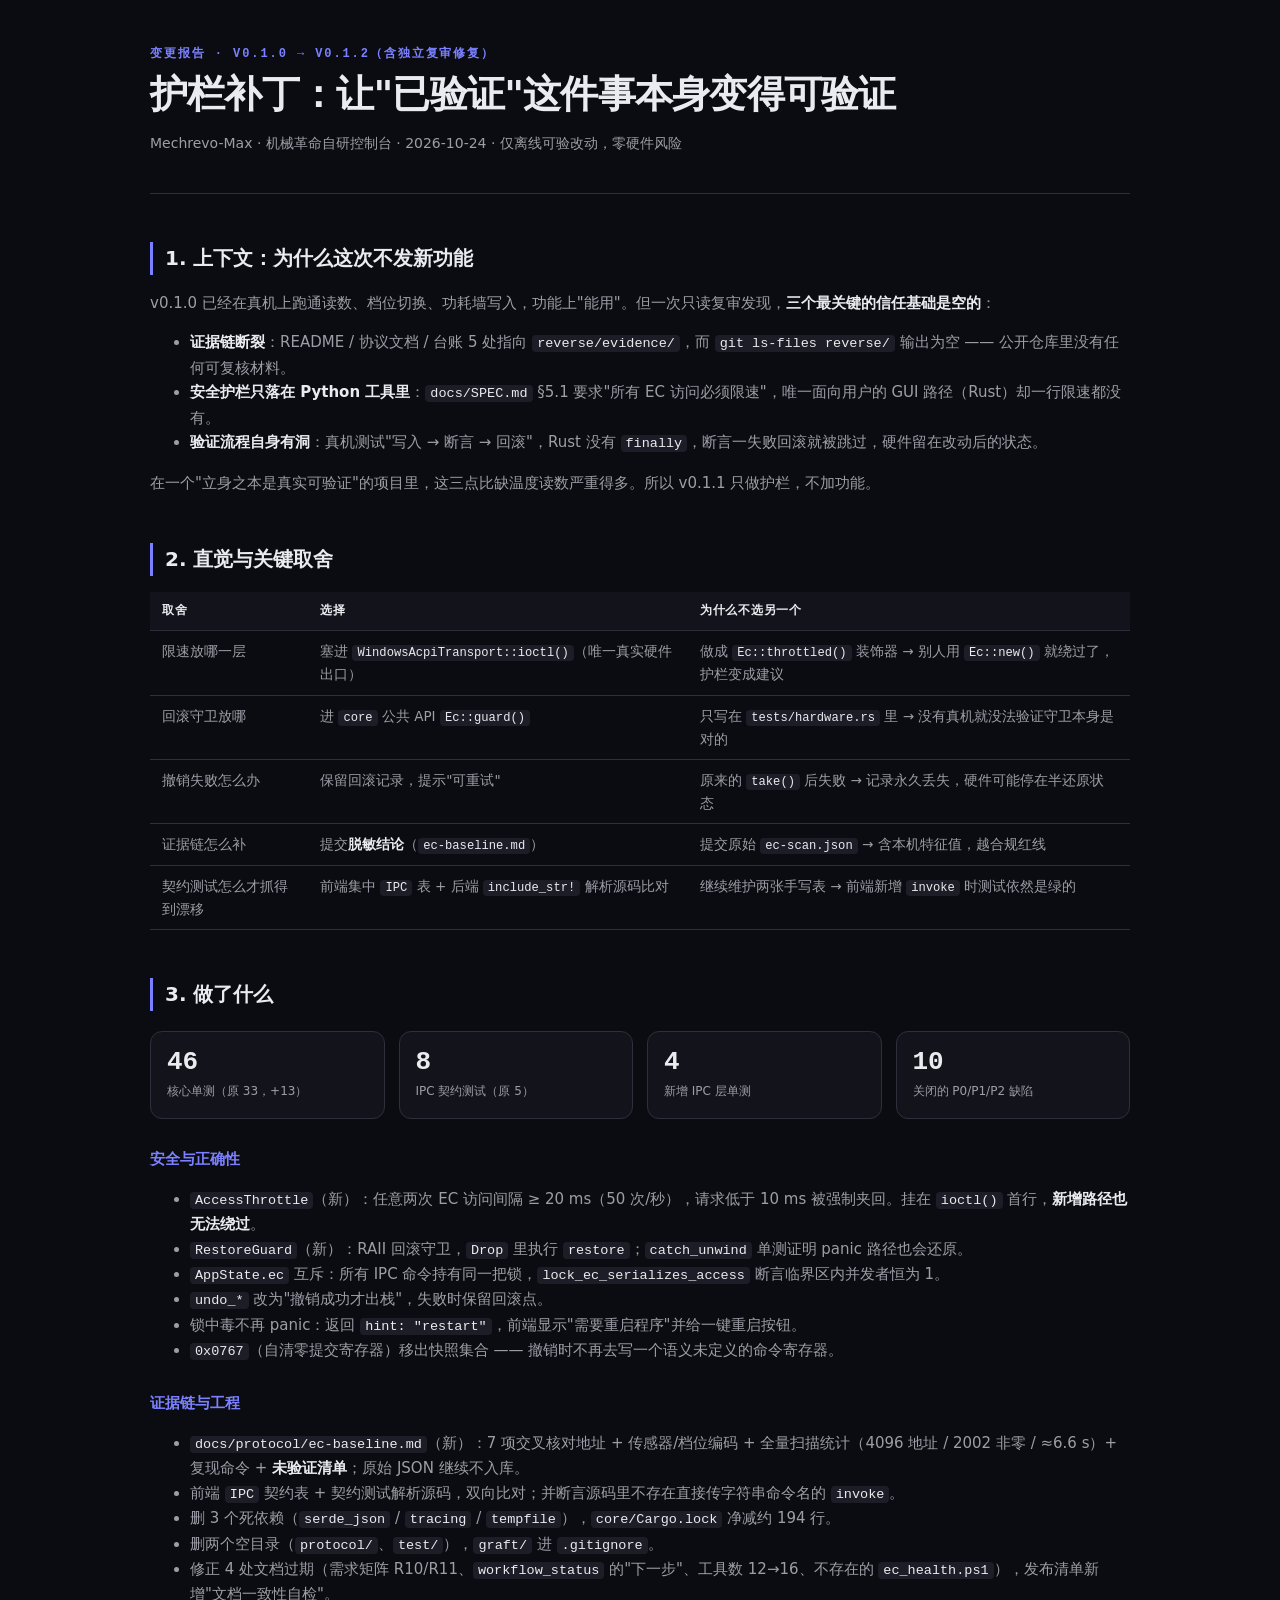
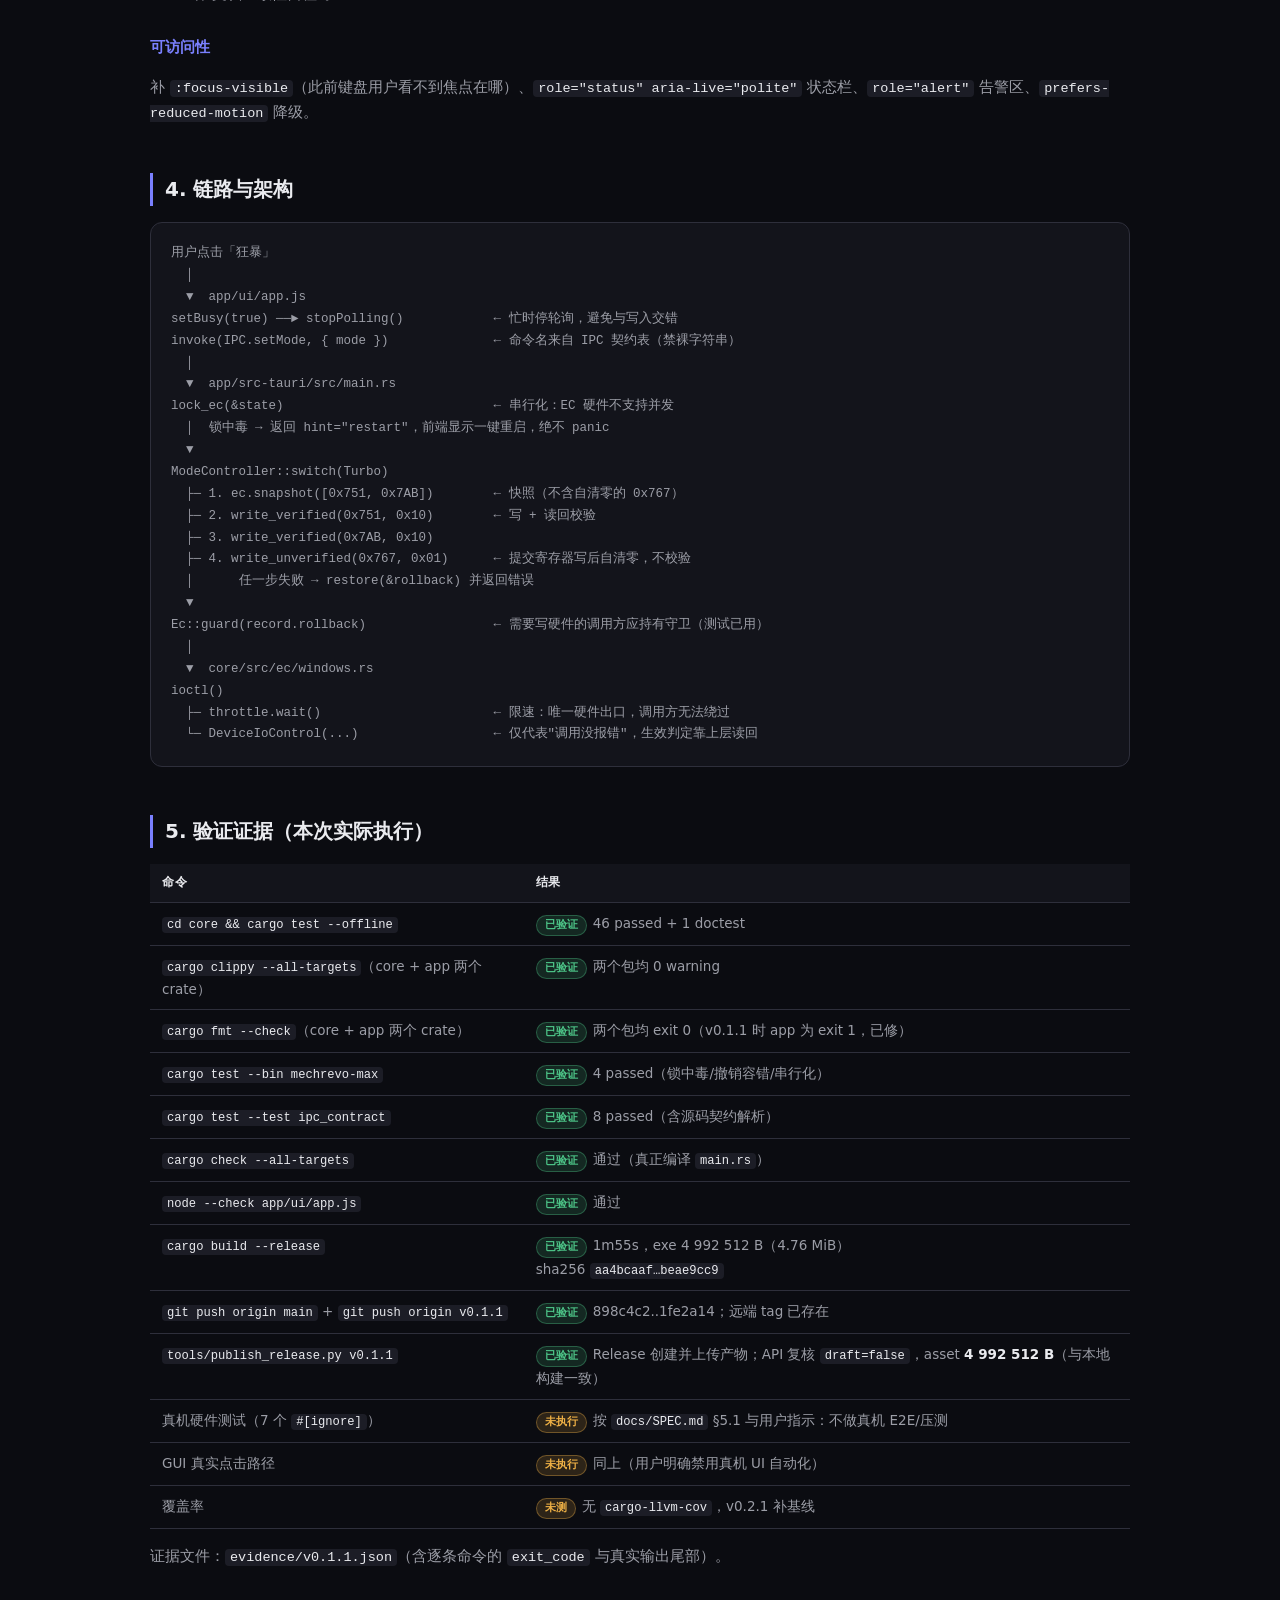
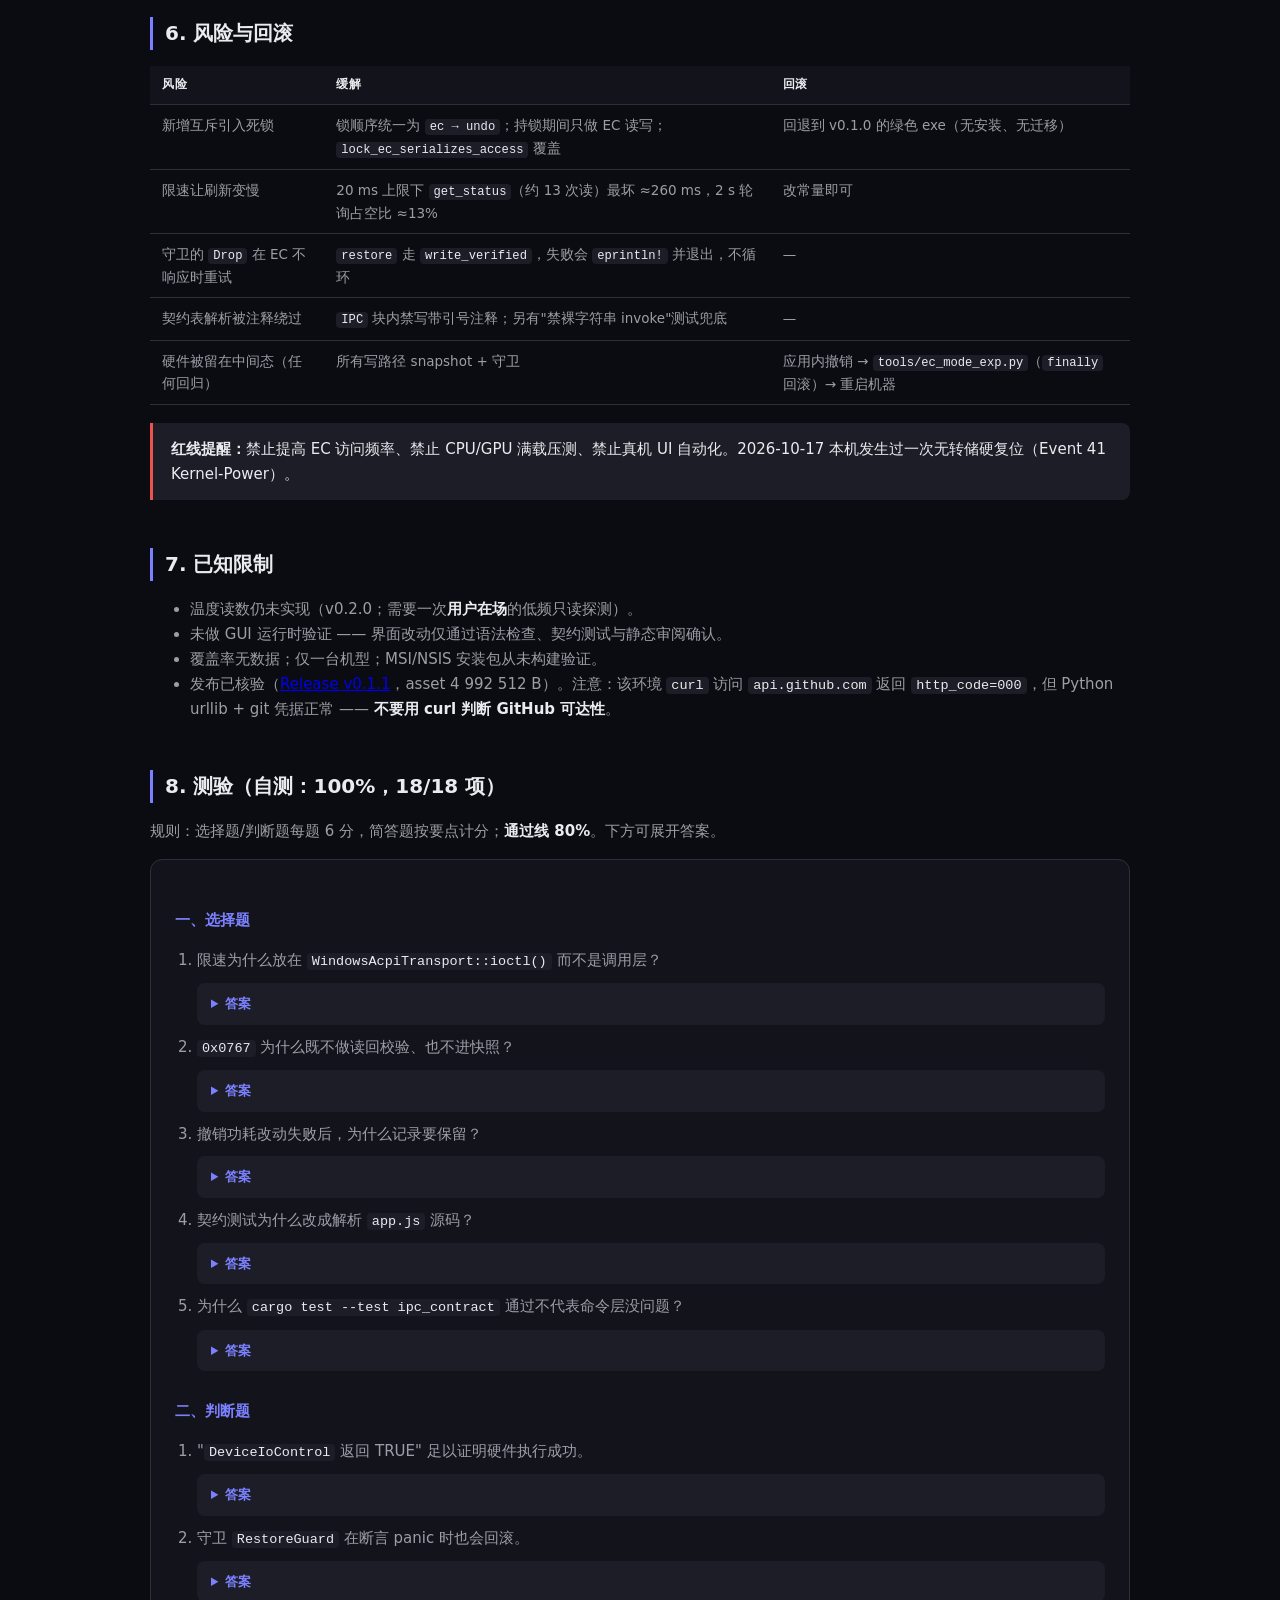
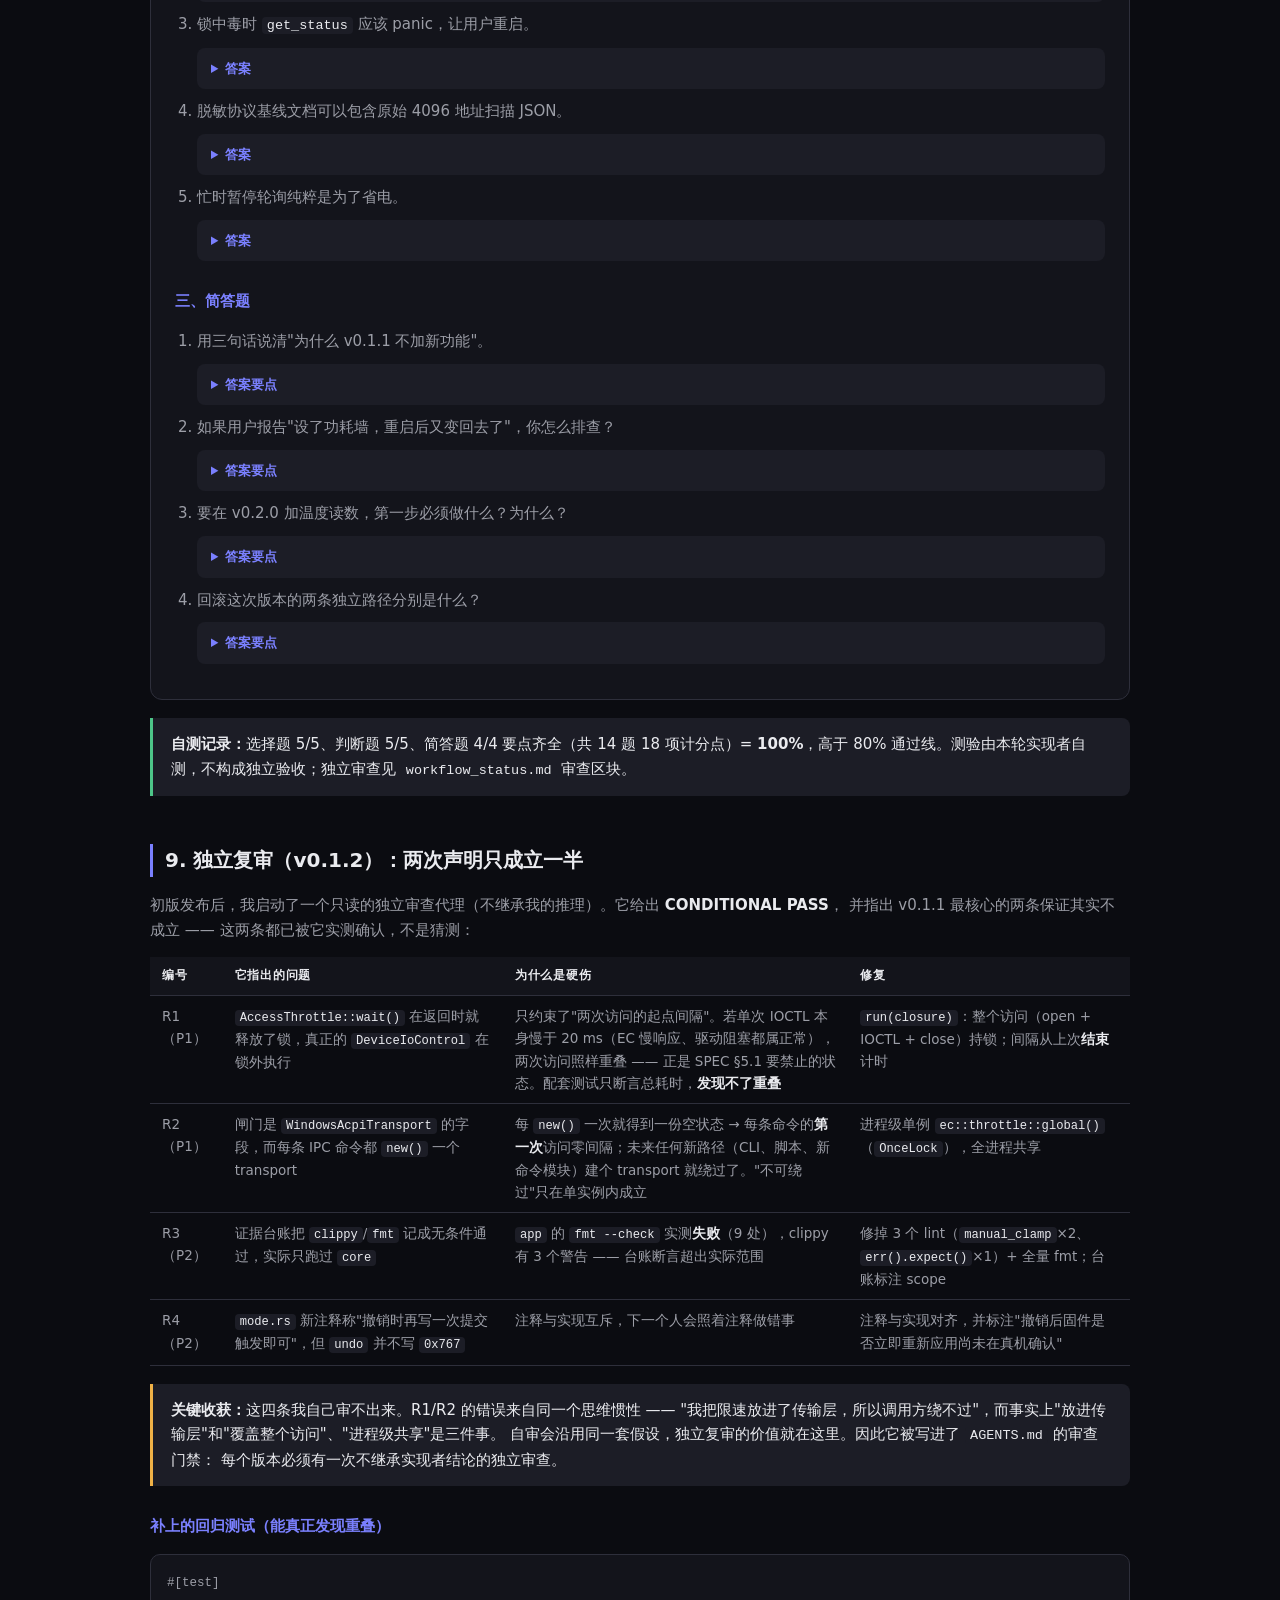
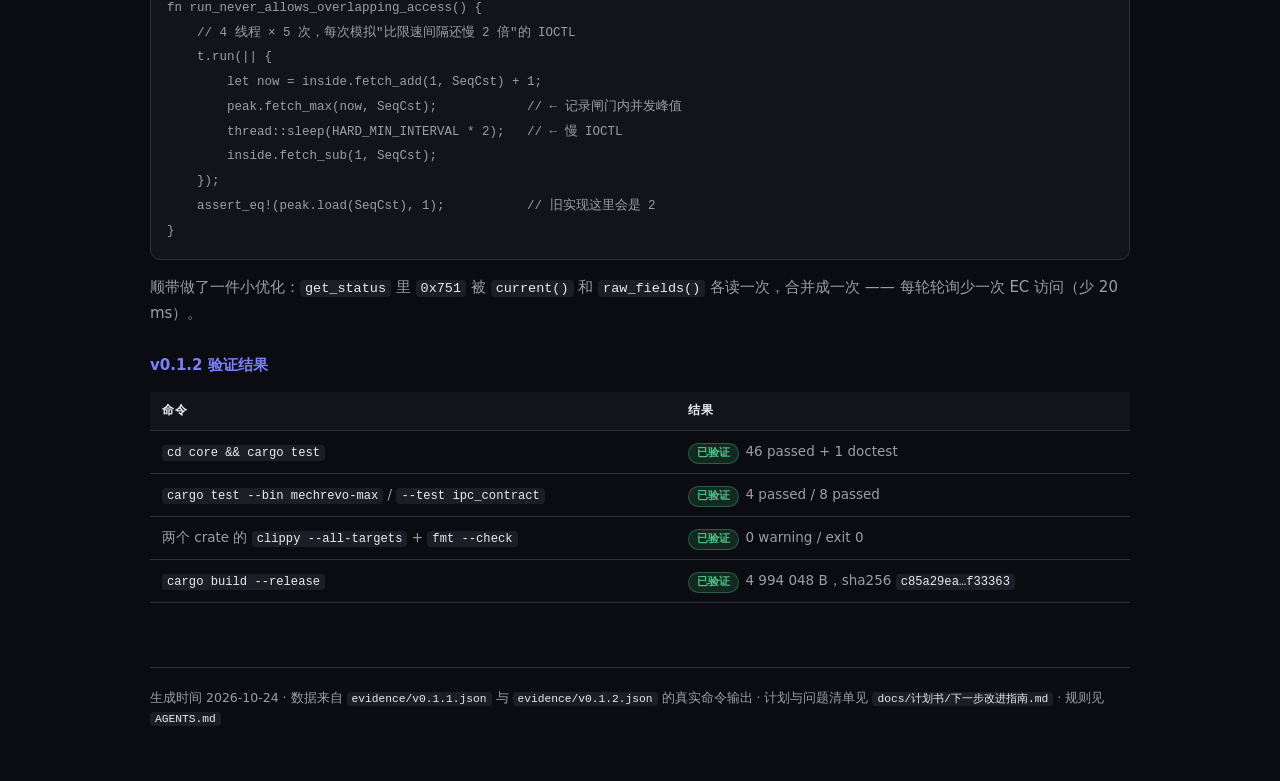
==== commit 340af83f: "fix(safety): v0.1.2 按独立复审修复——闸门持锁覆盖整个 IOCTL 且提为进程级 独立 reviewers 给出 CONDITIONAL PASS，指出 v0.1.1 两条核心声明" ====
--- a/reports/change-report-2026-10-24.html
+++ b/reports/change-report-2026-10-24.html
@@ -65,7 +65,7 @@
 <div class="wrap">
 
 <header>
-  <div class="kicker">变更报告 · v0.1.0 → v0.1.1</div>
+  <div class="kicker">变更报告 · v0.1.0 → v0.1.2（含独立复审修复）</div>
   <h1>护栏补丁：让"已验证"这件事本身变得可验证</h1>
   <p class="sub">Mechrevo-Max · 机械革命自研控制台 · 2026-10-24 · 仅离线可验改动，零硬件风险</p>
 </header>
@@ -93,7 +93,7 @@
 
 <h2>3. 做了什么</h2>
 <div class="cards">
-  <div class="card"><div class="num">44</div><div class="lbl">核心单测（原 33，+11）</div></div>
+  <div class="card"><div class="num">46</div><div class="lbl">核心单测（原 33，+13）</div></div>
   <div class="card"><div class="num">8</div><div class="lbl">IPC 契约测试（原 5）</div></div>
   <div class="card"><div class="num">4</div><div class="lbl">新增 IPC 层单测</div></div>
   <div class="card"><div class="num">10</div><div class="lbl">关闭的 P0/P1/P2 缺陷</div></div>
@@ -150,9 +150,9 @@
 <table>
   <thead><tr><th>命令</th><th>结果</th></tr></thead>
   <tbody>
-    <tr><td><code>cd core && cargo test --offline</code></td><td><span class="tag t-ok">已验证</span>44 passed + 1 doctest</td></tr>
-    <tr><td><code>cargo clippy --offline --all-targets</code></td><td><span class="tag t-ok">已验证</span>0 warning</td></tr>
-    <tr><td><code>cargo fmt --check</code></td><td><span class="tag t-ok">已验证</span>exit 0</td></tr>
+    <tr><td><code>cd core && cargo test --offline</code></td><td><span class="tag t-ok">已验证</span>46 passed + 1 doctest</td></tr>
+    <tr><td><code>cargo clippy --all-targets</code>（core + app 两个 crate）</td><td><span class="tag t-ok">已验证</span>两个包均 0 warning</td></tr>
+    <tr><td><code>cargo fmt --check</code>（core + app 两个 crate）</td><td><span class="tag t-ok">已验证</span>两个包均 exit 0（v0.1.1 时 app 为 exit 1，已修）</td></tr>
     <tr><td><code>cargo test --bin mechrevo-max</code></td><td><span class="tag t-ok">已验证</span>4 passed（锁中毒/撤销容错/串行化）</td></tr>
     <tr><td><code>cargo test --test ipc_contract</code></td><td><span class="tag t-ok">已验证</span>8 passed（含源码契约解析）</td></tr>
     <tr><td><code>cargo check --all-targets</code></td><td><span class="tag t-ok">已验证</span>通过（真正编译 <code>main.rs</code>）</td></tr>
@@ -239,8 +239,74 @@
 
 <div class="note ok"><strong>自测记录：</strong>选择题 5/5、判断题 5/5、简答题 4/4 要点齐全（共 14 题 18 项计分点）= <strong>100%</strong>，高于 80% 通过线。测验由本轮实现者自测，不构成独立验收；独立审查见 <code>workflow_status.md</code> 审查区块。</div>
 
+
+<h2>9. 独立复审（v0.1.2）：两次声明只成立一半</h2>
+<p>初版发布后，我启动了一个只读的独立审查代理（不继承我的推理）。它给出 <strong>CONDITIONAL PASS</strong>，
+并指出 v0.1.1 最核心的两条保证其实不成立 —— 这两条都已被它实测确认，不是猜测：</p>
+
+<table>
+  <thead><tr><th>编号</th><th>它指出的问题</th><th>为什么是硬伤</th><th>修复</th></tr></thead>
+  <tbody>
+    <tr>
+      <td>R1（P1）</td>
+      <td><code>AccessThrottle::wait()</code> 在返回时就释放了锁，真正的 <code>DeviceIoControl</code> 在锁外执行</td>
+      <td>只约束了"两次访问的起点间隔"。若单次 IOCTL 本身慢于 20 ms（EC 慢响应、驱动阻塞都属正常），两次访问照样重叠 —— 正是 SPEC §5.1 要禁止的状态。配套测试只断言总耗时，<strong>发现不了重叠</strong></td>
+      <td><code>run(closure)</code>：整个访问（open + IOCTL + close）持锁；间隔从上次<strong>结束</strong>计时</td>
+    </tr>
+    <tr>
+      <td>R2（P1）</td>
+      <td>闸门是 <code>WindowsAcpiTransport</code> 的字段，而每条 IPC 命令都 <code>new()</code> 一个 transport</td>
+      <td>每 <code>new()</code> 一次就得到一份空状态 → 每条命令的<strong>第一次</strong>访问零间隔；未来任何新路径（CLI、脚本、新命令模块）建个 transport 就绕过了。"不可绕过"只在单实例内成立</td>
+      <td>进程级单例 <code>ec::throttle::global()</code>（<code>OnceLock</code>），全进程共享</td>
+    </tr>
+    <tr>
+      <td>R3（P2）</td>
+      <td>证据台账把 <code>clippy</code>/<code>fmt</code> 记成无条件通过，实际只跑过 <code>core</code></td>
+      <td><code>app</code> 的 <code>fmt --check</code> 实测<strong>失败</strong>（9 处），clippy 有 3 个警告 —— 台账断言超出实际范围</td>
+      <td>修掉 3 个 lint（<code>manual_clamp</code>×2、<code>err().expect()</code>×1）+ 全量 fmt；台账标注 scope</td>
+    </tr>
+    <tr>
+      <td>R4（P2）</td>
+      <td><code>mode.rs</code> 新注释称"撤销时再写一次提交触发即可"，但 <code>undo</code> 并不写 <code>0x767</code></td>
+      <td>注释与实现互斥，下一个人会照着注释做错事</td>
+      <td>注释与实现对齐，并标注"撤销后固件是否立即重新应用尚未在真机确认"</td>
+    </tr>
+  </tbody>
+</table>
+
+<div class="note"><strong>关键收获：</strong>这四条我自己审不出来。R1/R2 的错误来自同一个思维惯性 ——
+"我把限速放进了传输层，所以调用方绕不过"，而事实上"放进传输层"和"覆盖整个访问"、"进程级共享"是三件事。
+自审会沿用同一套假设，独立复审的价值就在这里。因此它被写进了 <code>AGENTS.md</code> 的审查门禁：
+每个版本必须有一次不继承实现者结论的独立审查。</div>
+
+<h3>补上的回归测试（能真正发现重叠）</h3>
+<pre><code>#[test]
+fn run_never_allows_overlapping_access() {
+    // 4 线程 × 5 次，每次模拟"比限速间隔还慢 2 倍"的 IOCTL
+    t.run(|| {
+        let now = inside.fetch_add(1, SeqCst) + 1;
+        peak.fetch_max(now, SeqCst);            // ← 记录闸门内并发峰值
+        thread::sleep(HARD_MIN_INTERVAL * 2);   // ← 慢 IOCTL
+        inside.fetch_sub(1, SeqCst);
+    });
+    assert_eq!(peak.load(SeqCst), 1);           // 旧实现这里会是 2
+}</code></pre>
+<p>顺带做了一件小优化：<code>get_status</code> 里 <code>0x751</code> 被 <code>current()</code> 和
+<code>raw_fields()</code> 各读一次，合并成一次 —— 每轮轮询少一次 EC 访问（少 20 ms）。</p>
+
+<h3>v0.1.2 验证结果</h3>
+<table>
+  <thead><tr><th>命令</th><th>结果</th></tr></thead>
+  <tbody>
+    <tr><td><code>cd core && cargo test</code></td><td><span class="tag t-ok">已验证</span>46 passed + 1 doctest</td></tr>
+    <tr><td><code>cargo test --bin mechrevo-max</code> / <code>--test ipc_contract</code></td><td><span class="tag t-ok">已验证</span>4 passed / 8 passed</td></tr>
+    <tr><td>两个 crate 的 <code>clippy --all-targets</code> + <code>fmt --check</code></td><td><span class="tag t-ok">已验证</span>0 warning / exit 0</td></tr>
+    <tr><td><code>cargo build --release</code></td><td><span class="tag t-ok">已验证</span>4 994 048 B，sha256 <code>c85a29ea…f33363</code></td></tr>
+  </tbody>
+</table>
+
 <footer>
-  生成时间 2026-10-24 · 数据来自 <code>evidence/v0.1.1.json</code> 的真实命令输出 ·
+  生成时间 2026-10-24 · 数据来自 <code>evidence/v0.1.1.json</code> 与 <code>evidence/v0.1.2.json</code> 的真实命令输出 ·
   计划与问题清单见 <code>docs/计划书/下一步改进指南.md</code> · 规则见 <code>AGENTS.md</code>
 </footer>
 
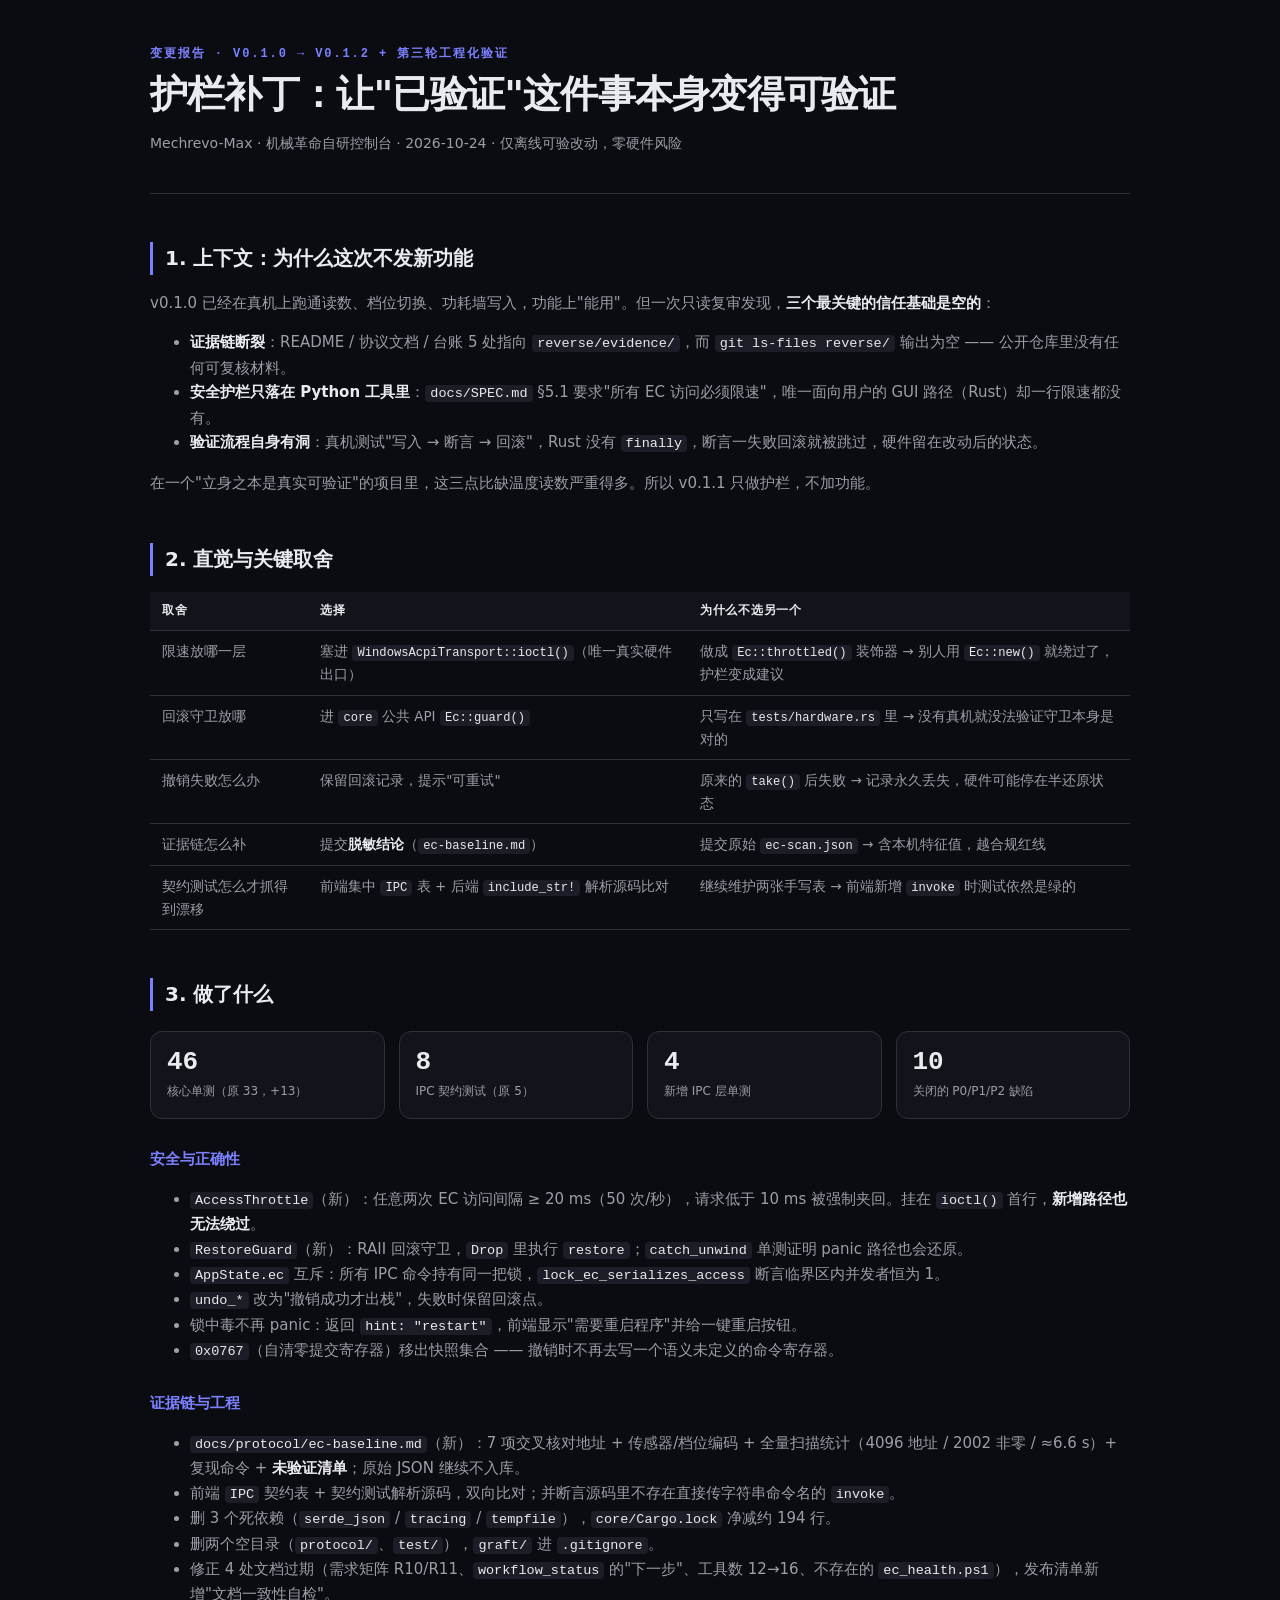
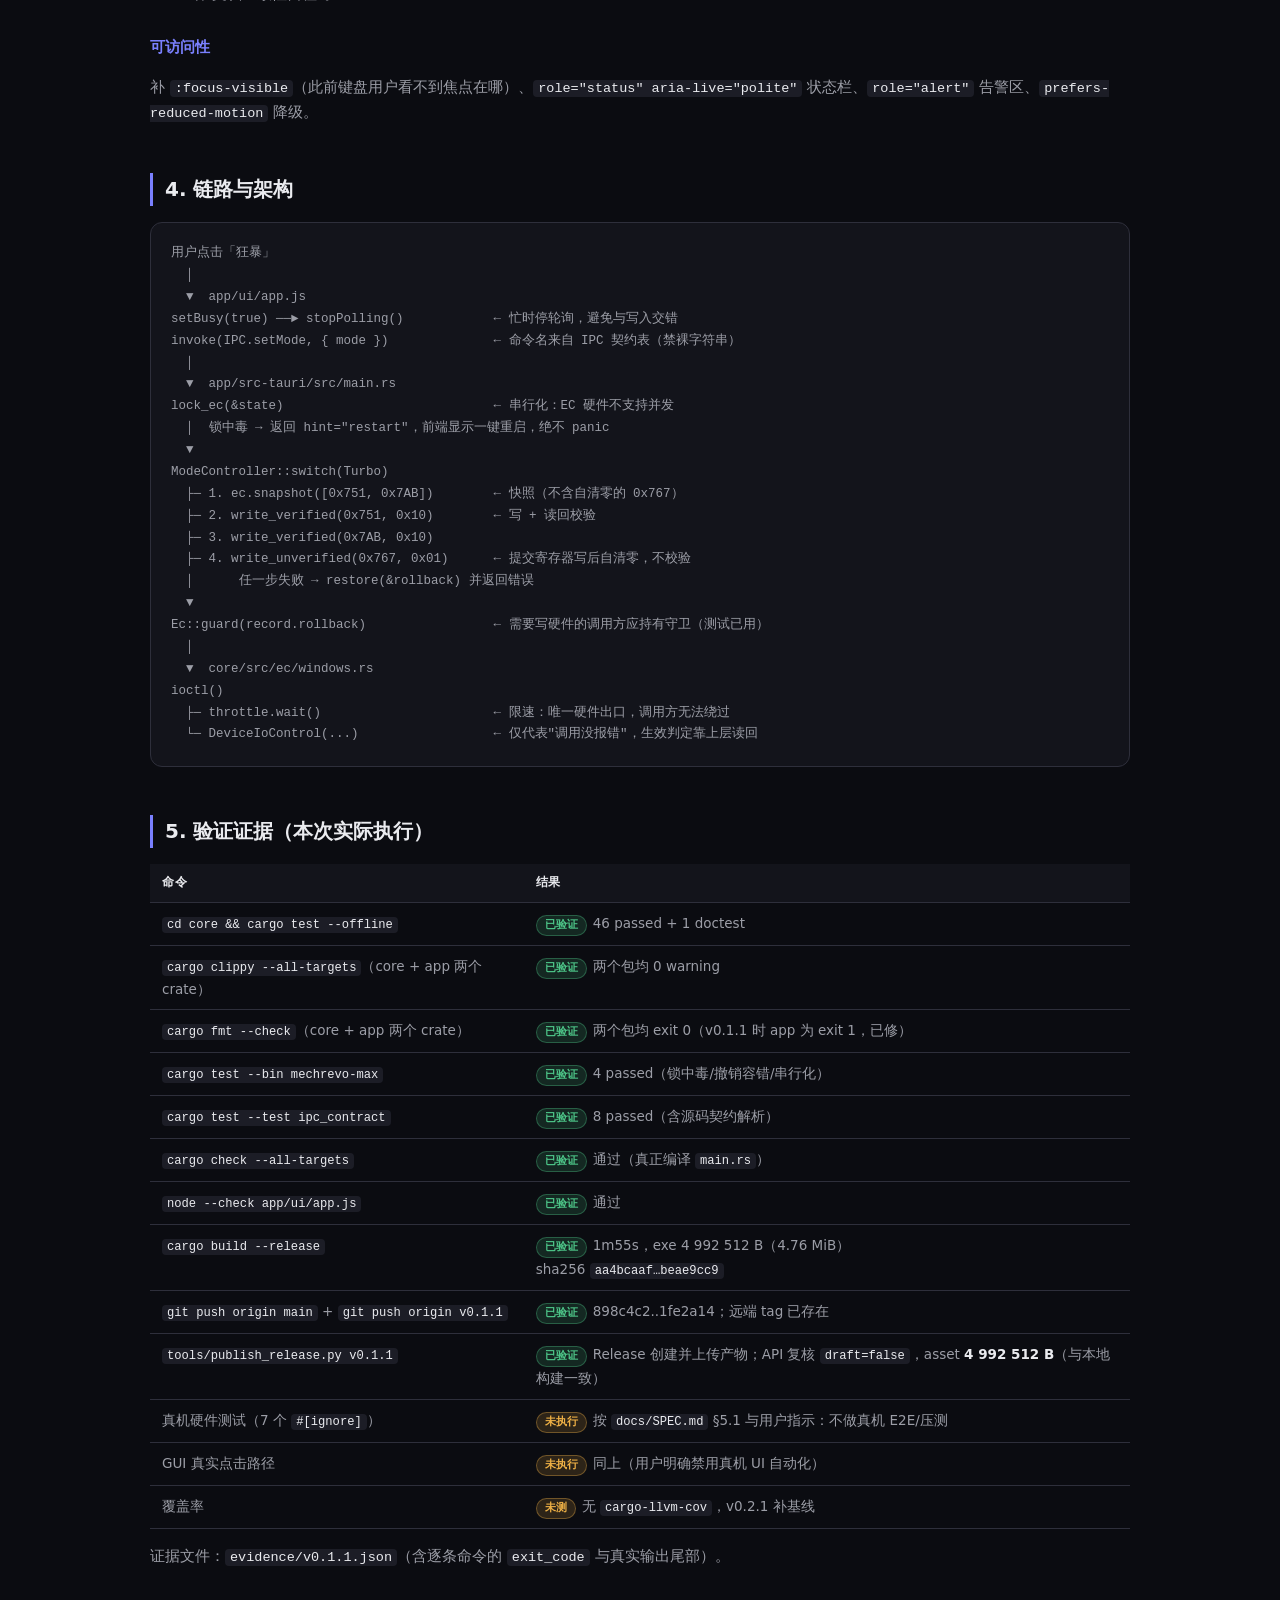
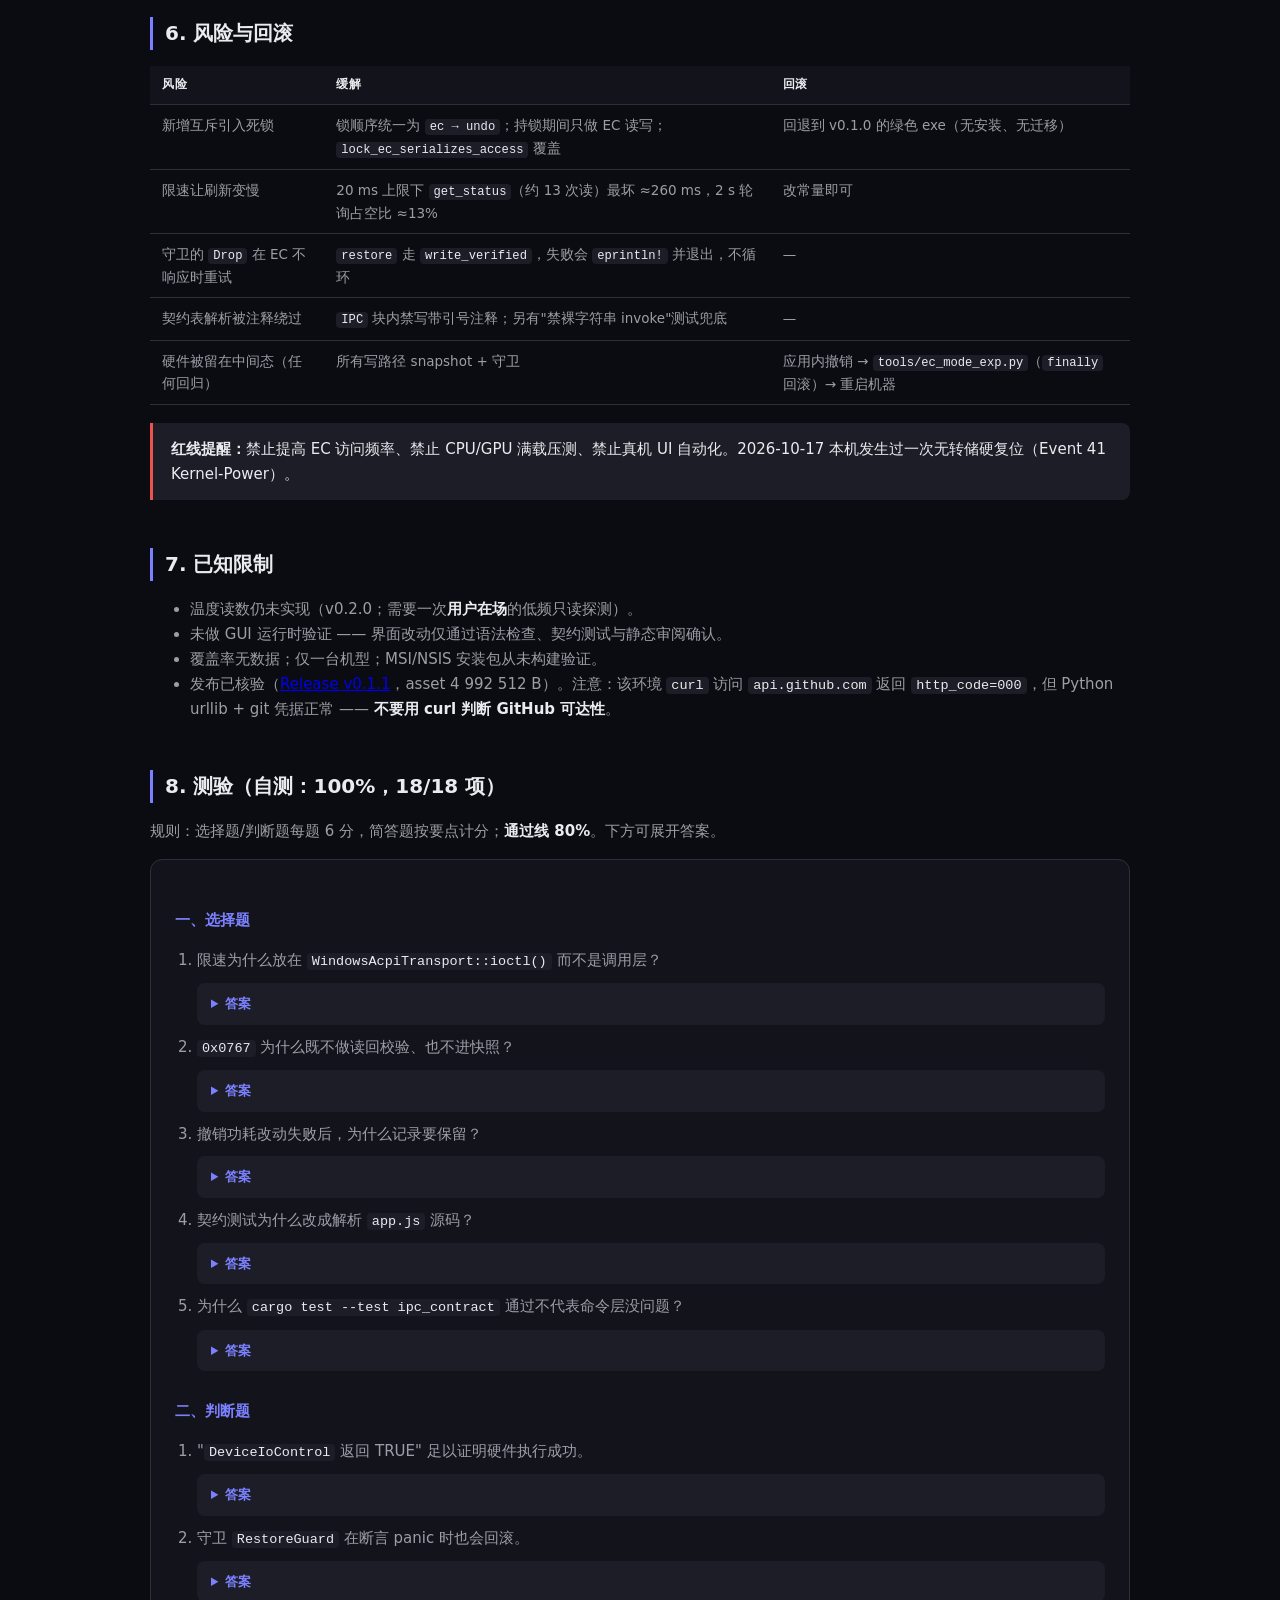
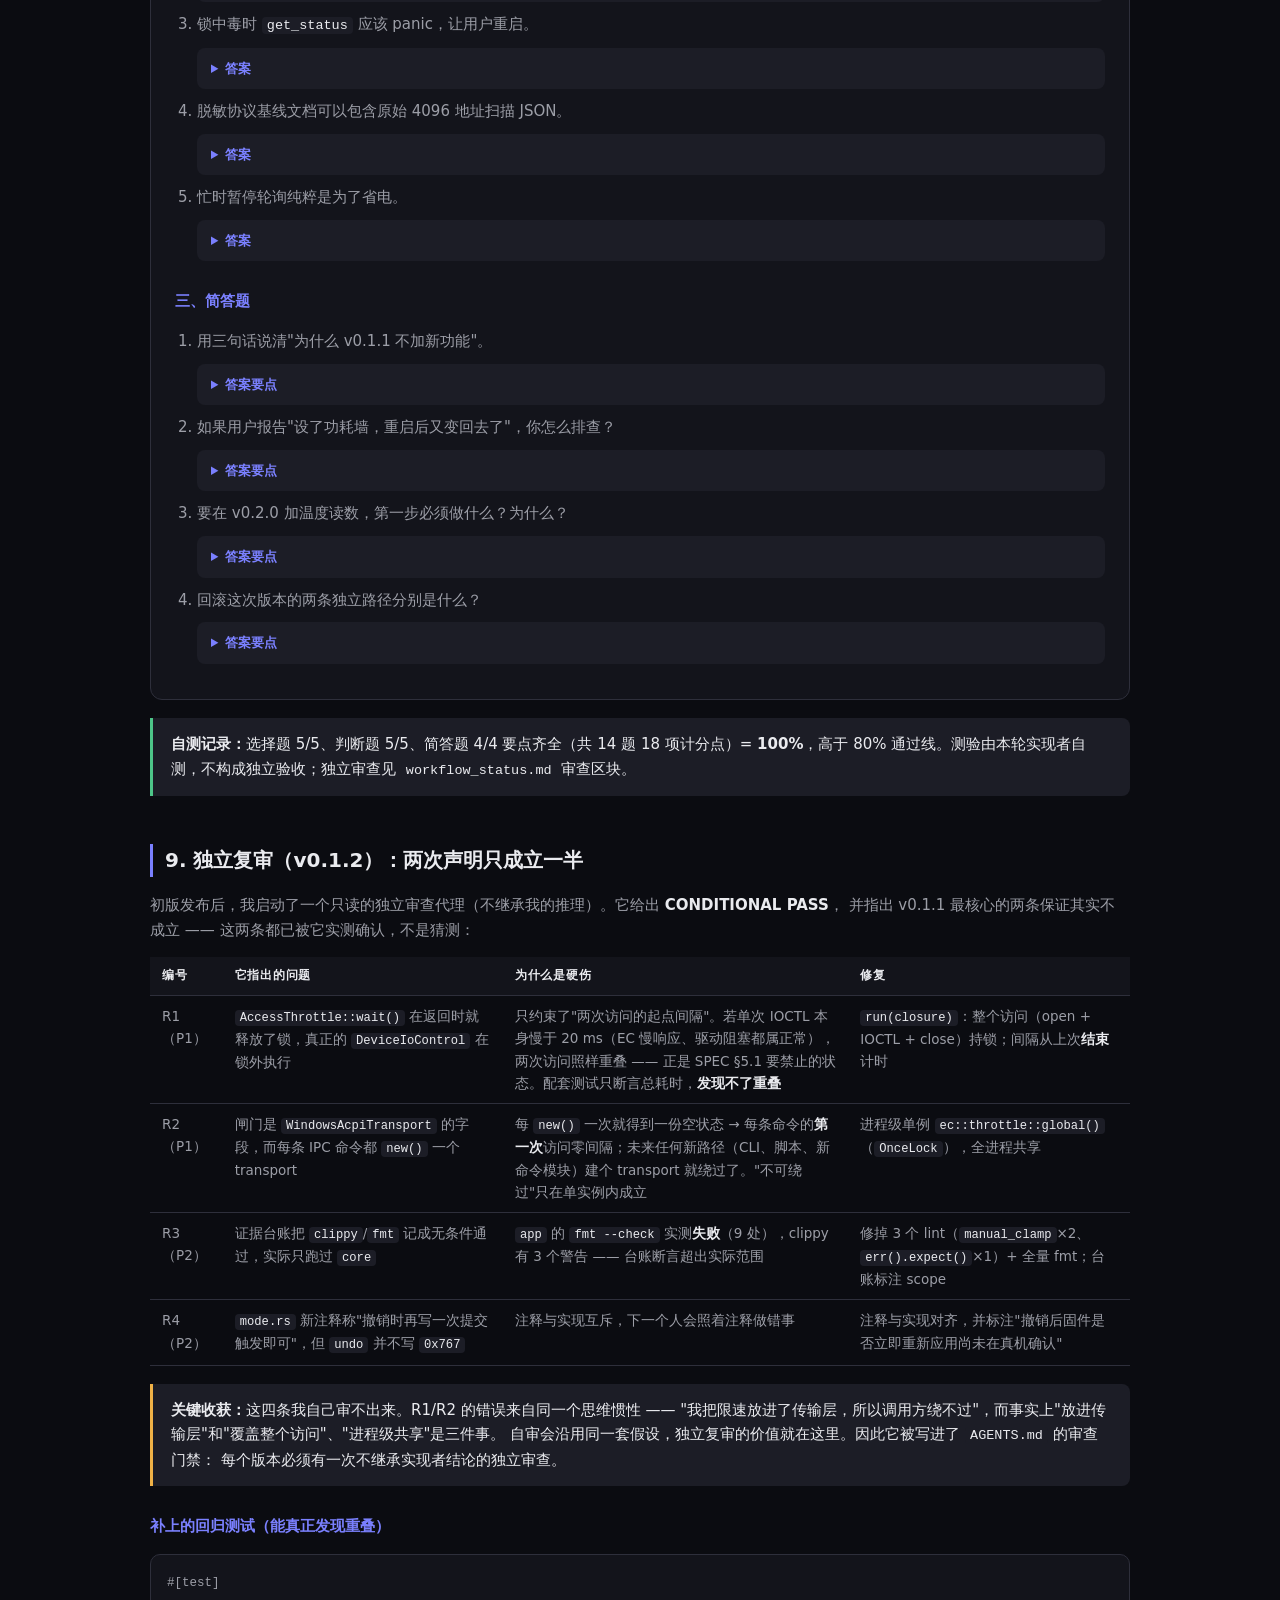
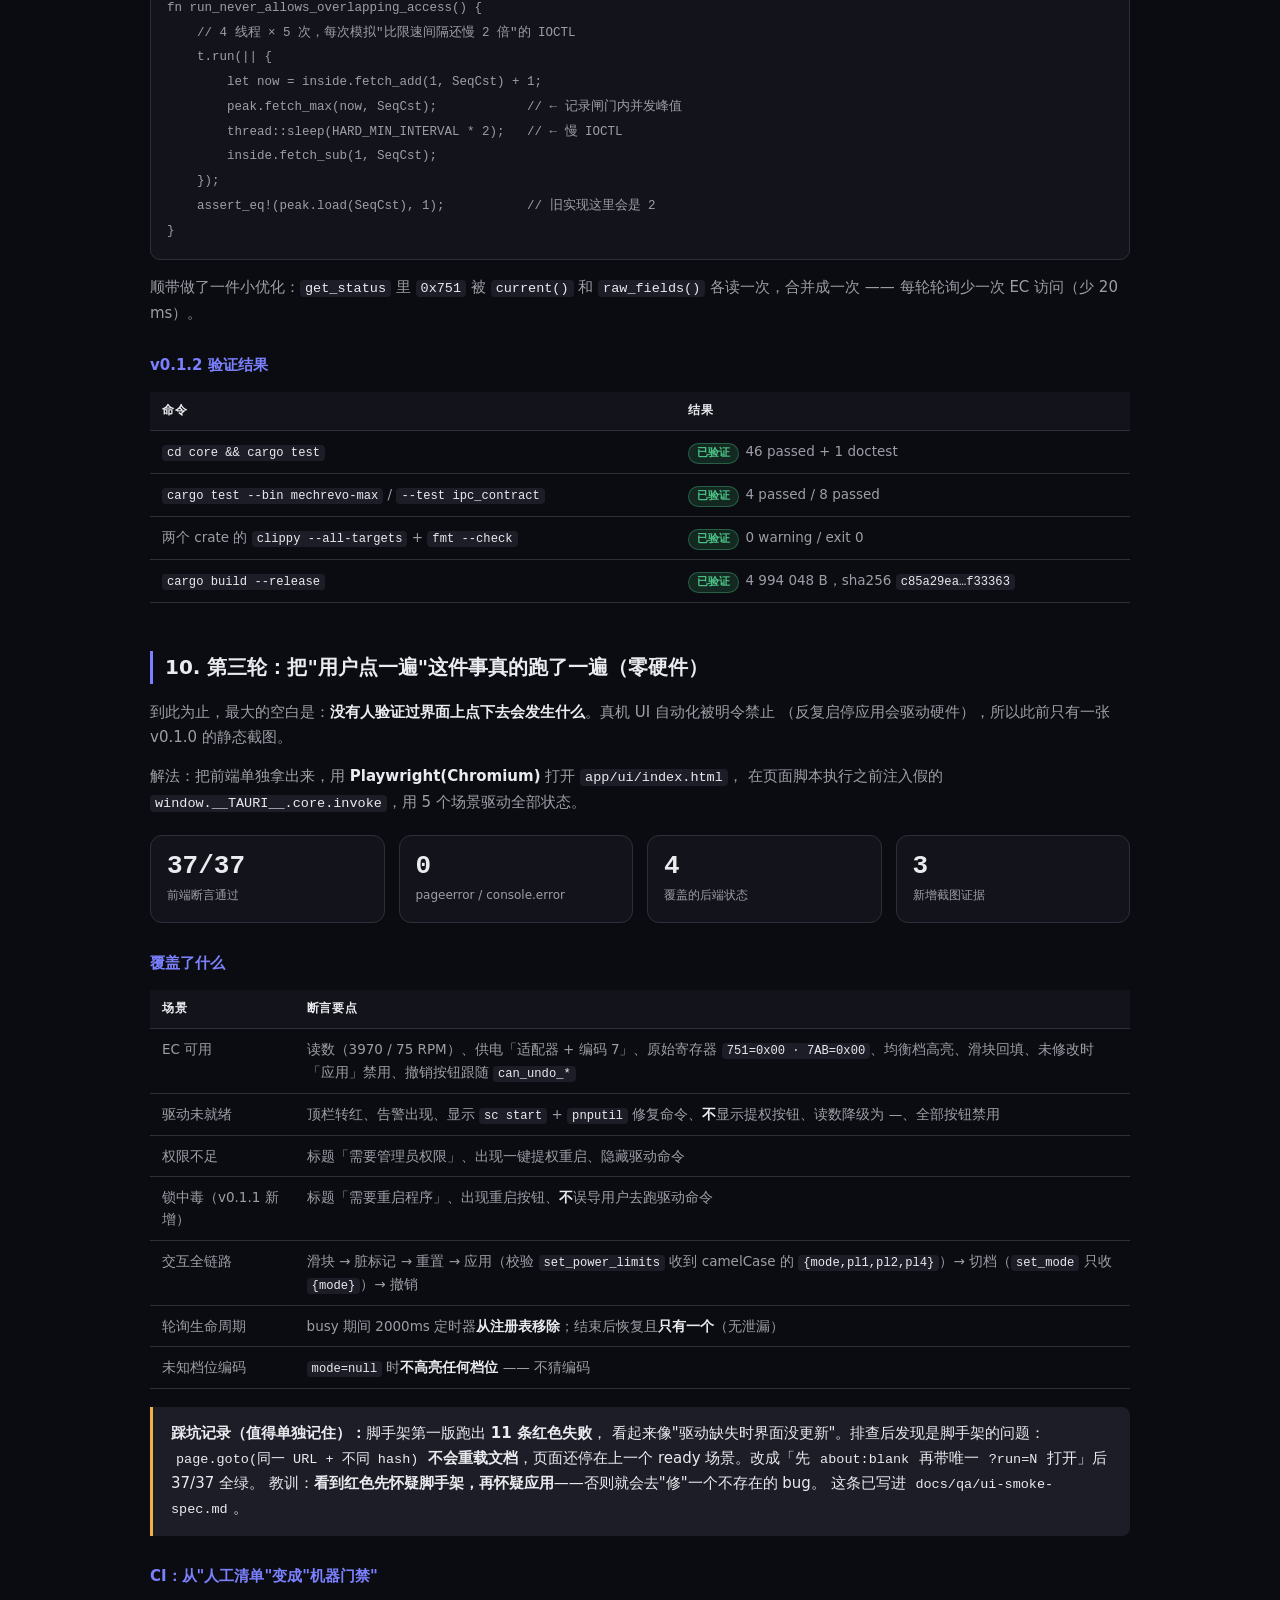
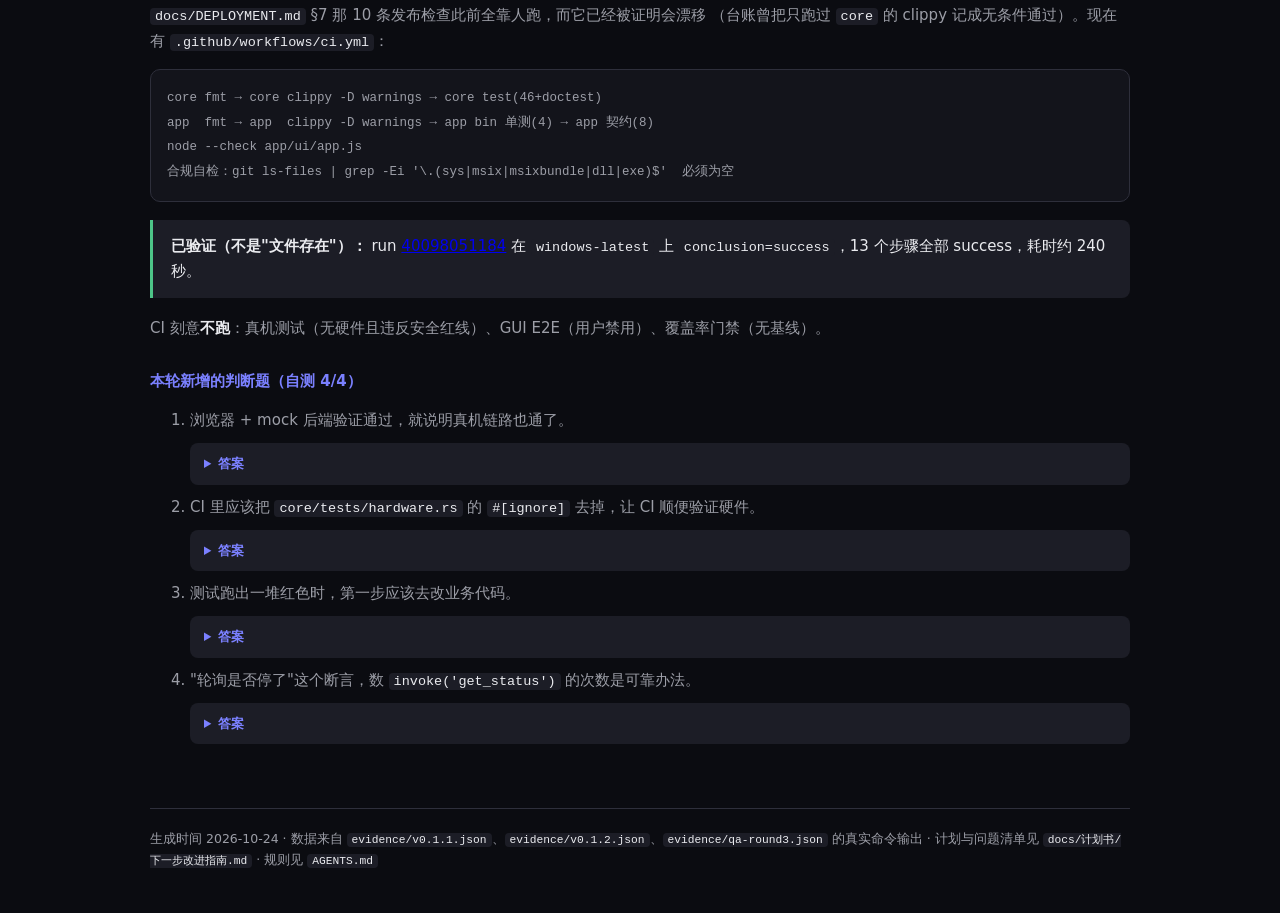
==== commit 9849188e: "docs(report): 变更报告新增第 10 节——前端 37 条断言、脚手架踩坑、CI 真实运行结果与 4 道新测验" ====
--- a/reports/change-report-2026-10-24.html
+++ b/reports/change-report-2026-10-24.html
@@ -65,7 +65,7 @@
 <div class="wrap">
 
 <header>
-  <div class="kicker">变更报告 · v0.1.0 → v0.1.2（含独立复审修复）</div>
+  <div class="kicker">变更报告 · v0.1.0 → v0.1.2 + 第三轮工程化验证</div>
   <h1>护栏补丁：让"已验证"这件事本身变得可验证</h1>
   <p class="sub">Mechrevo-Max · 机械革命自研控制台 · 2026-10-24 · 仅离线可验改动，零硬件风险</p>
 </header>
@@ -305,8 +305,63 @@
   </tbody>
 </table>
 
+
+<h2>10. 第三轮：把"用户点一遍"这件事真的跑了一遍（零硬件）</h2>
+<p>到此为止，最大的空白是：<strong>没有人验证过界面上点下去会发生什么</strong>。真机 UI 自动化被明令禁止
+（反复启停应用会驱动硬件），所以此前只有一张 v0.1.0 的静态截图。</p>
+<p>解法：把前端单独拿出来，用 <strong>Playwright(Chromium)</strong> 打开 <code>app/ui/index.html</code>，
+在页面脚本执行之前注入假的 <code>window.__TAURI__.core.invoke</code>，用 5 个场景驱动全部状态。</p>
+
+<div class="cards">
+  <div class="card"><div class="num">37/37</div><div class="lbl">前端断言通过</div></div>
+  <div class="card"><div class="num">0</div><div class="lbl">pageerror / console.error</div></div>
+  <div class="card"><div class="num">4</div><div class="lbl">覆盖的后端状态</div></div>
+  <div class="card"><div class="num">3</div><div class="lbl">新增截图证据</div></div>
+</div>
+
+<h3>覆盖了什么</h3>
+<table>
+  <thead><tr><th>场景</th><th>断言要点</th></tr></thead>
+  <tbody>
+    <tr><td>EC 可用</td><td>读数（3970 / 75 RPM）、供电「适配器 + 编码 7」、原始寄存器 <code>751=0x00 · 7AB=0x00</code>、均衡档高亮、滑块回填、未修改时「应用」禁用、撤销按钮跟随 <code>can_undo_*</code></td></tr>
+    <tr><td>驱动未就绪</td><td>顶栏转红、告警出现、显示 <code>sc start</code> + <code>pnputil</code> 修复命令、<strong>不</strong>显示提权按钮、读数降级为 —、全部按钮禁用</td></tr>
+    <tr><td>权限不足</td><td>标题「需要管理员权限」、出现一键提权重启、隐藏驱动命令</td></tr>
+    <tr><td>锁中毒（v0.1.1 新增）</td><td>标题「需要重启程序」、出现重启按钮、<strong>不</strong>误导用户去跑驱动命令</td></tr>
+    <tr><td>交互全链路</td><td>滑块 → 脏标记 → 重置 → 应用（校验 <code>set_power_limits</code> 收到 camelCase 的 <code>{mode,pl1,pl2,pl4}</code>）→ 切档（<code>set_mode</code> 只收 <code>{mode}</code>）→ 撤销</td></tr>
+    <tr><td>轮询生命周期</td><td>busy 期间 2000ms 定时器<strong>从注册表移除</strong>；结束后恢复且<strong>只有一个</strong>（无泄漏）</td></tr>
+    <tr><td>未知档位编码</td><td><code>mode=null</code> 时<strong>不高亮任何档位</strong> —— 不猜编码</td></tr>
+  </tbody>
+</table>
+
+<div class="note"><strong>踩坑记录（值得单独记住）：</strong>脚手架第一版跑出 <strong>11 条红色失败</strong>，
+看起来像"驱动缺失时界面没更新"。排查后发现是脚手架的问题：<code>page.goto(同一 URL + 不同 hash)</code>
+<strong>不会重载文档</strong>，页面还停在上一个 ready 场景。改成「先 <code>about:blank</code> 再带唯一
+<code>?run=N</code> 打开」后 37/37 全绿。
+教训：<strong>看到红色先怀疑脚手架，再怀疑应用</strong>——否则就会去"修"一个不存在的 bug。
+这条已写进 <code>docs/qa/ui-smoke-spec.md</code>。</div>
+
+<h3>CI：从"人工清单"变成"机器门禁"</h3>
+<p><code>docs/DEPLOYMENT.md</code> §7 那 10 条发布检查此前全靠人跑，而它已经被证明会漂移
+（台账曾把只跑过 <code>core</code> 的 clippy 记成无条件通过）。现在有 <code>.github/workflows/ci.yml</code>：</p>
+<pre><code>core fmt → core clippy -D warnings → core test(46+doctest)
+app  fmt → app  clippy -D warnings → app bin 单测(4) → app 契约(8)
+node --check app/ui/app.js
+合规自检：git ls-files | grep -Ei '\.(sys|msix|msixbundle|dll|exe)$'  必须为空</code></pre>
+<div class="note ok"><strong>已验证（不是"文件存在"）：</strong>
+run <a href="https://github.com/lza6/Mechrevo-Max/actions/runs/40098051184">40098051184</a> 在
+<code>windows-latest</code> 上 <code>conclusion=success</code>，13 个步骤全部 success，耗时约 240 秒。</div>
+<p>CI 刻意<strong>不跑</strong>：真机测试（无硬件且违反安全红线）、GUI E2E（用户禁用）、覆盖率门禁（无基线）。</p>
+
+<h3>本轮新增的判断题（自测 4/4）</h3>
+<ol>
+  <li>浏览器 + mock 后端验证通过，就说明真机链路也通了。<details><summary>答案</summary><p><strong>错。</strong>它只证明 DOM 契约、状态渲染、IPC 参数形状正确；真实 Tauri 窗口、真实 invoke、WebView2 渲染与 DPI 表现都未覆盖。</p></details></li>
+  <li>CI 里应该把 <code>core/tests/hardware.rs</code> 的 <code>#[ignore]</code> 去掉，让 CI 顺便验证硬件。<details><summary>答案</summary><p><strong>错。</strong>CI 无硬件；且真机写入有硬复位风险（2026-10-17 已发生过一次），必须保持 <code>ignored</code>。</p></details></li>
+  <li>测试跑出一堆红色时，第一步应该去改业务代码。<details><summary>答案</summary><p><strong>错。</strong>先验证脚手架（本轮 11 条红全是"同 URL 改 hash 不重载"造成的假象）。</p></details></li>
+  <li>"轮询是否停了"这个断言，数 <code>invoke('get_status')</code> 的次数是可靠办法。<details><summary>答案</summary><p><strong>不可靠。</strong>动作结束后的延迟强制刷新会多出一次调用；应直接观察 <code>setInterval</code> 注册表。</p></details></li>
+</ol>
+
 <footer>
-  生成时间 2026-10-24 · 数据来自 <code>evidence/v0.1.1.json</code> 与 <code>evidence/v0.1.2.json</code> 的真实命令输出 ·
+  生成时间 2026-10-24 · 数据来自 <code>evidence/v0.1.1.json</code>、<code>evidence/v0.1.2.json</code>、<code>evidence/qa-round3.json</code> 的真实命令输出 ·
   计划与问题清单见 <code>docs/计划书/下一步改进指南.md</code> · 规则见 <code>AGENTS.md</code>
 </footer>
 
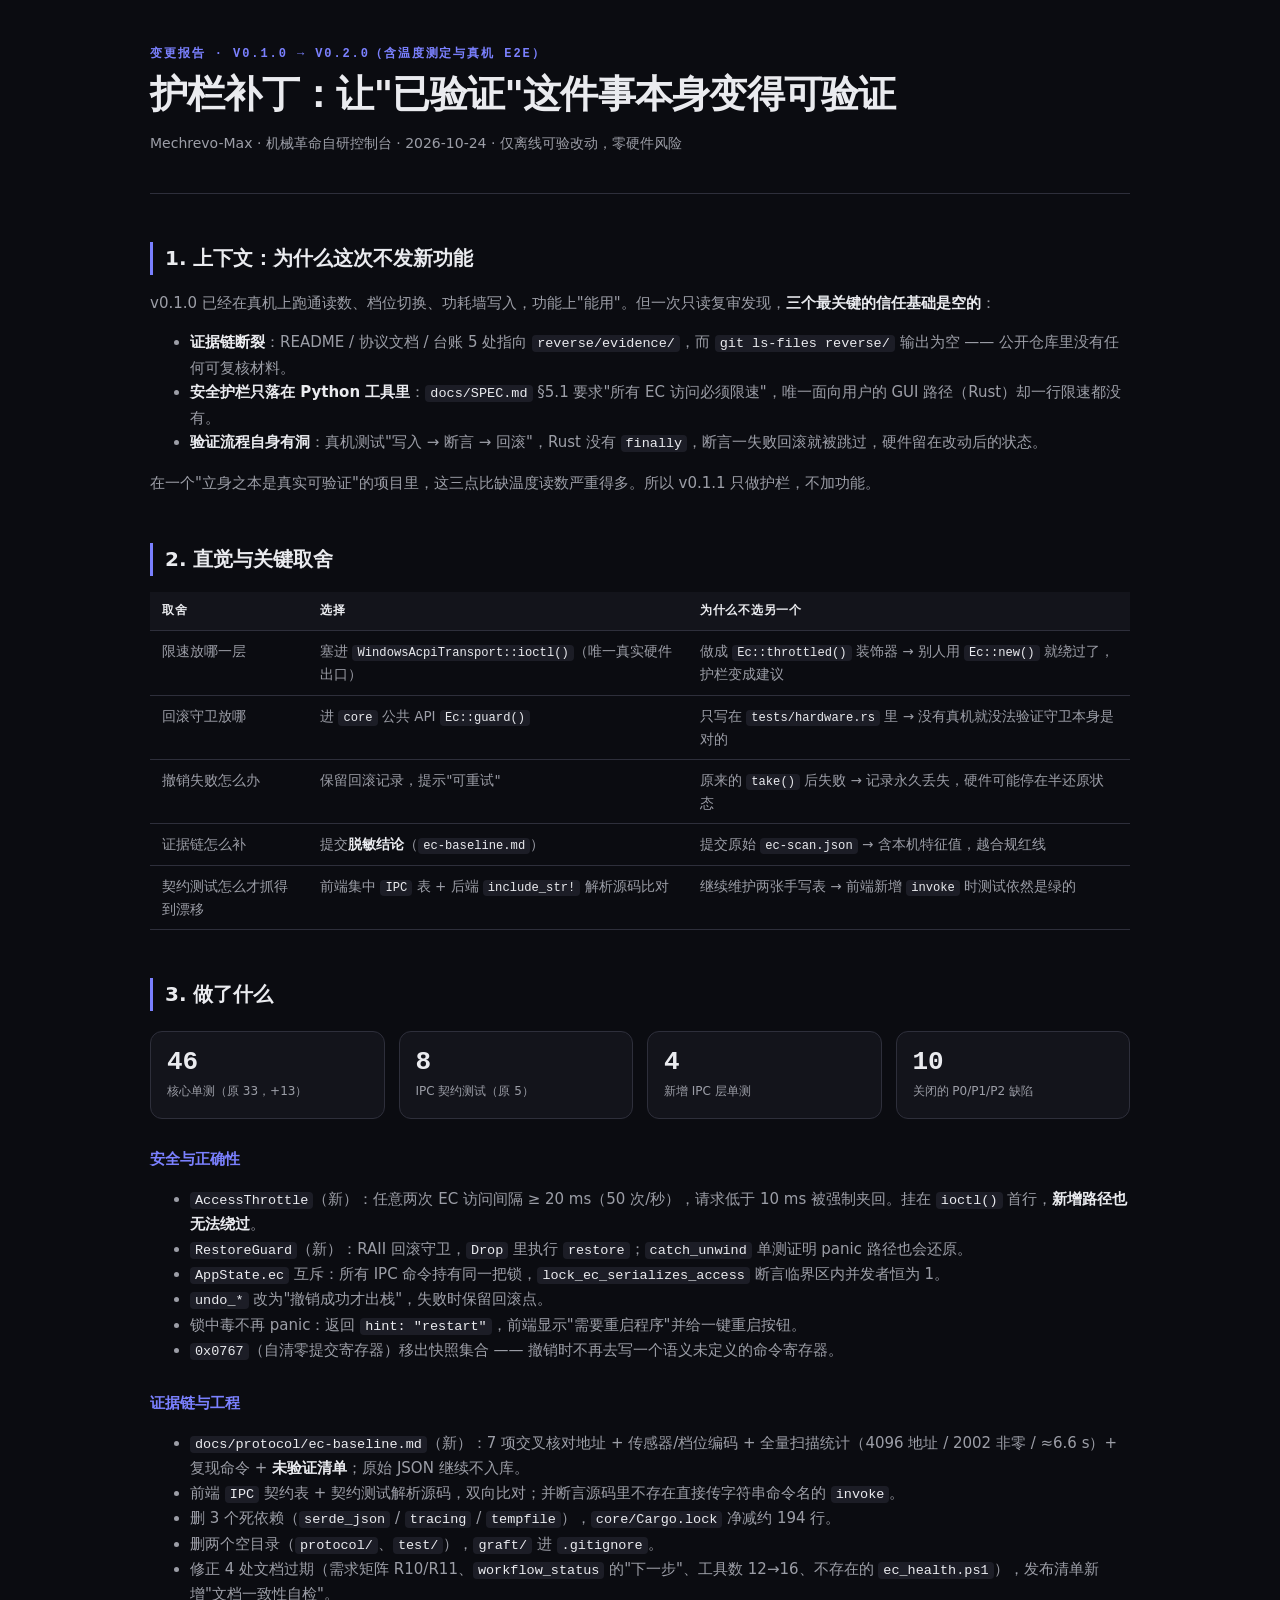
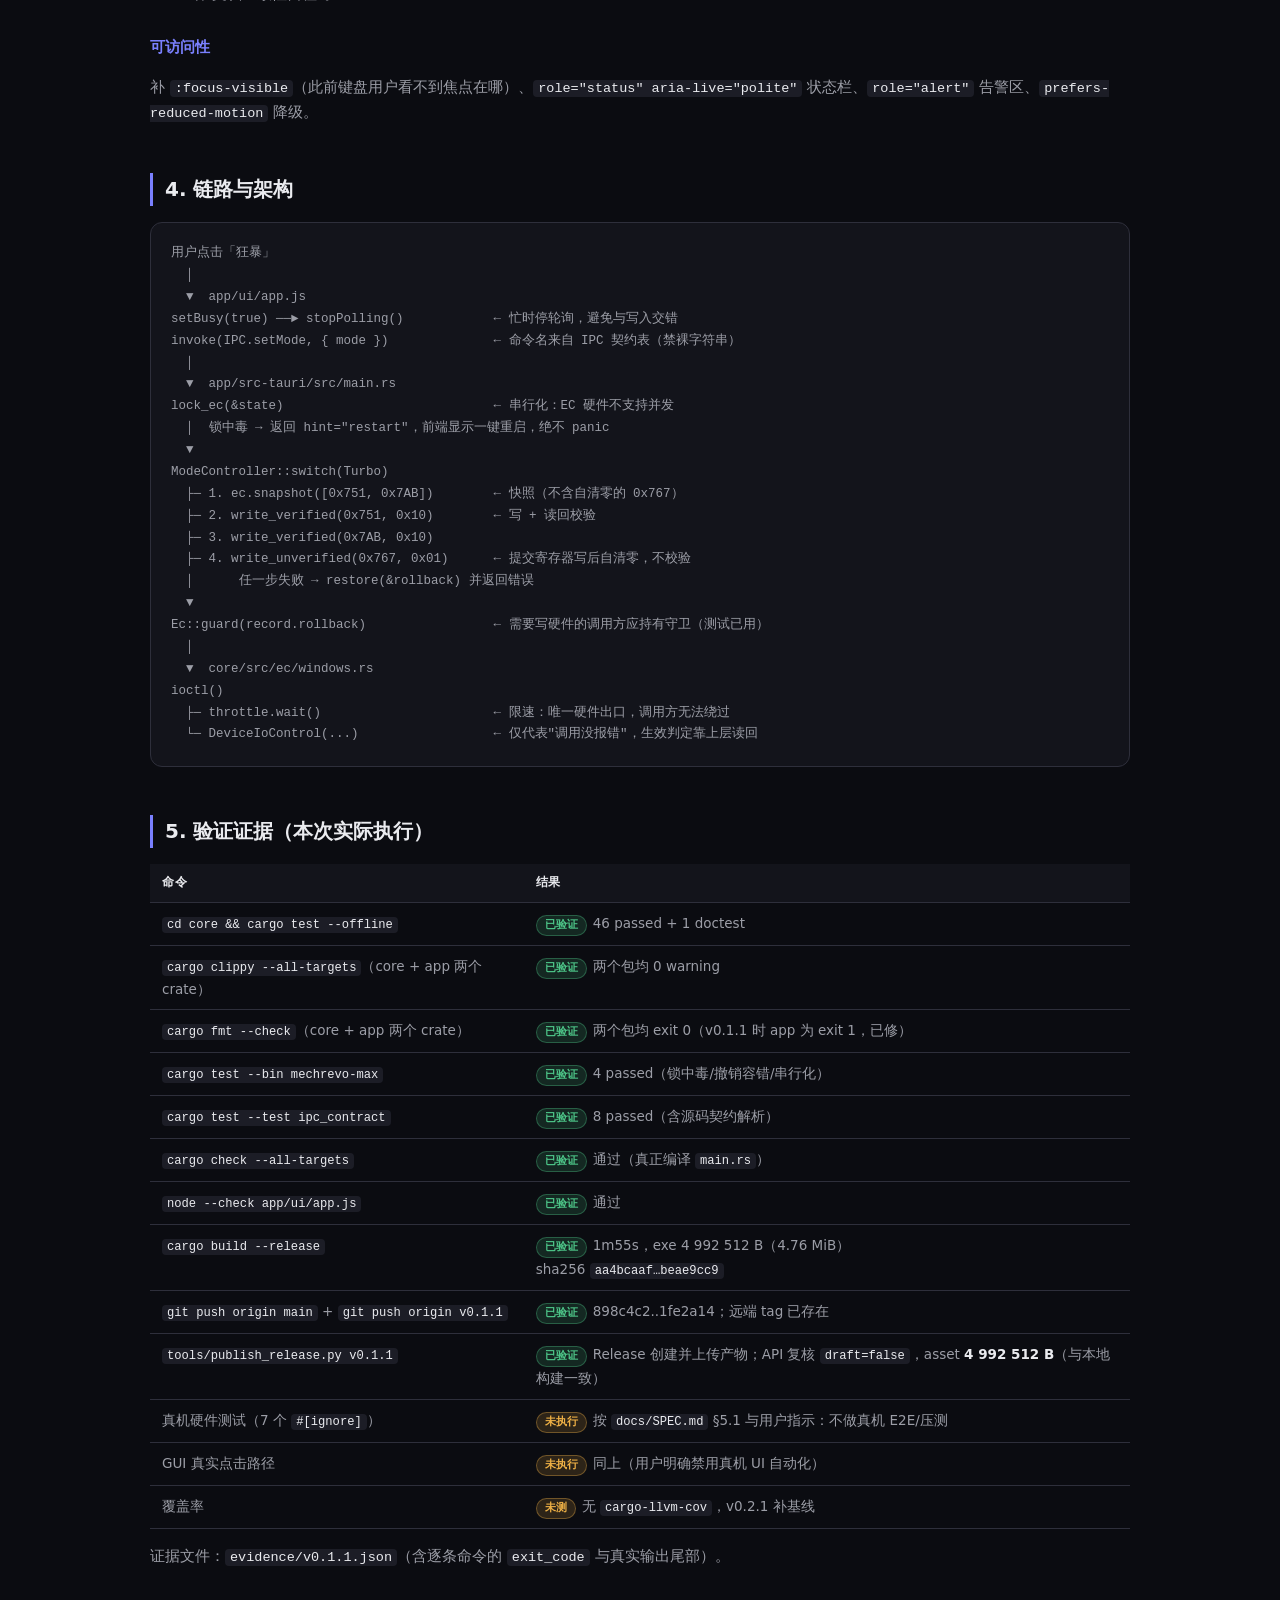
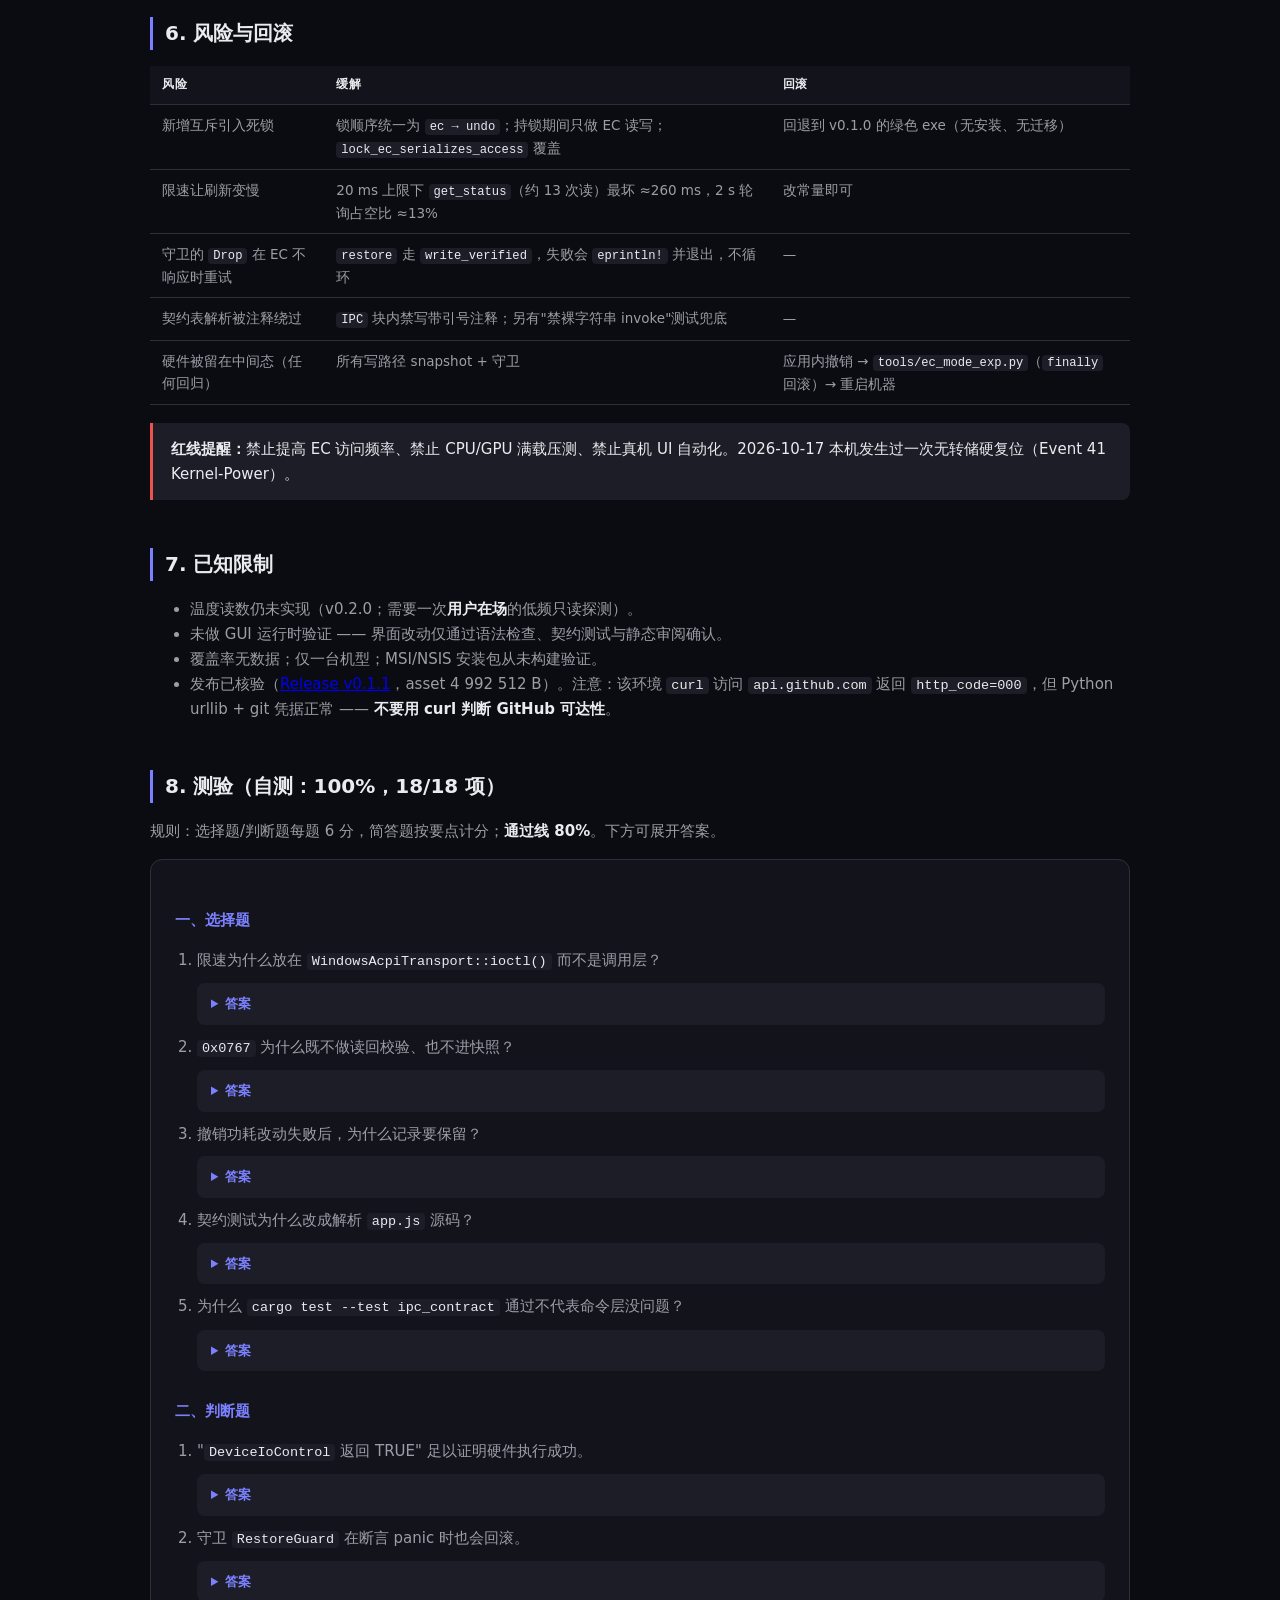
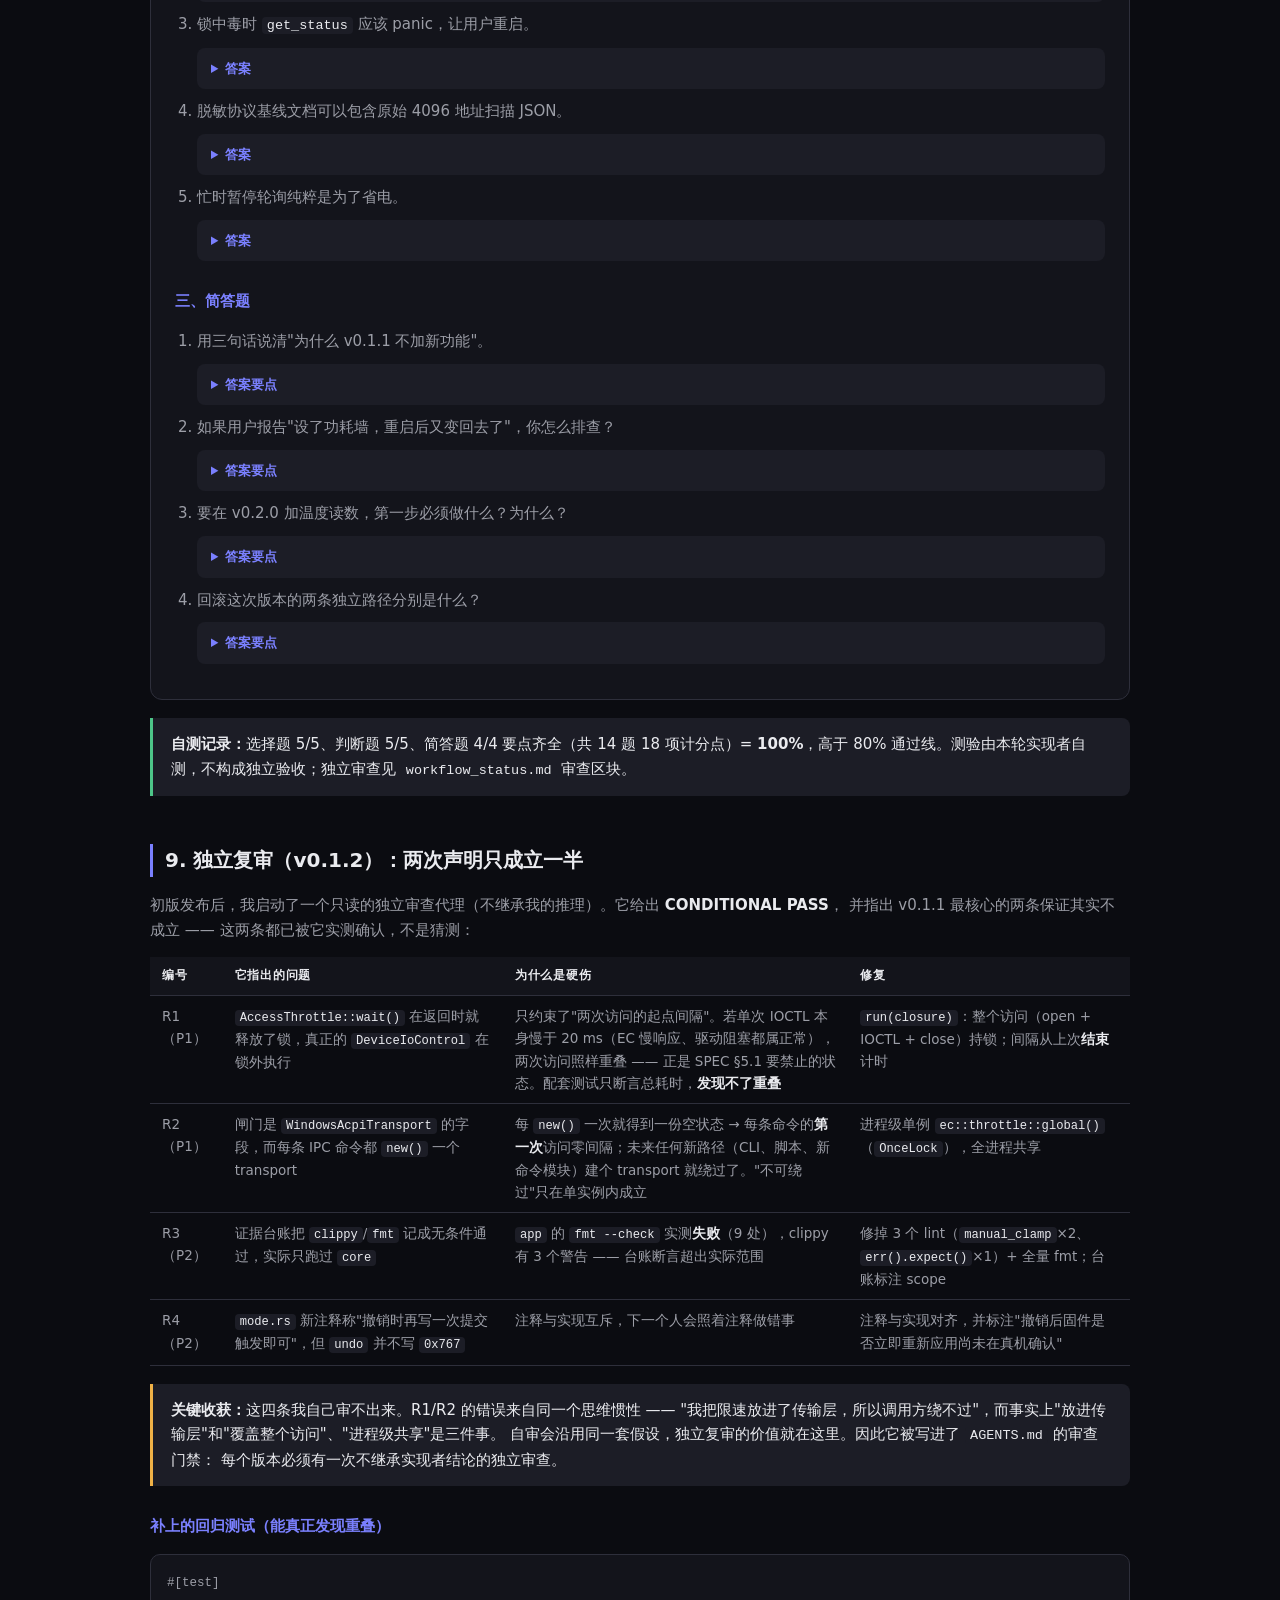
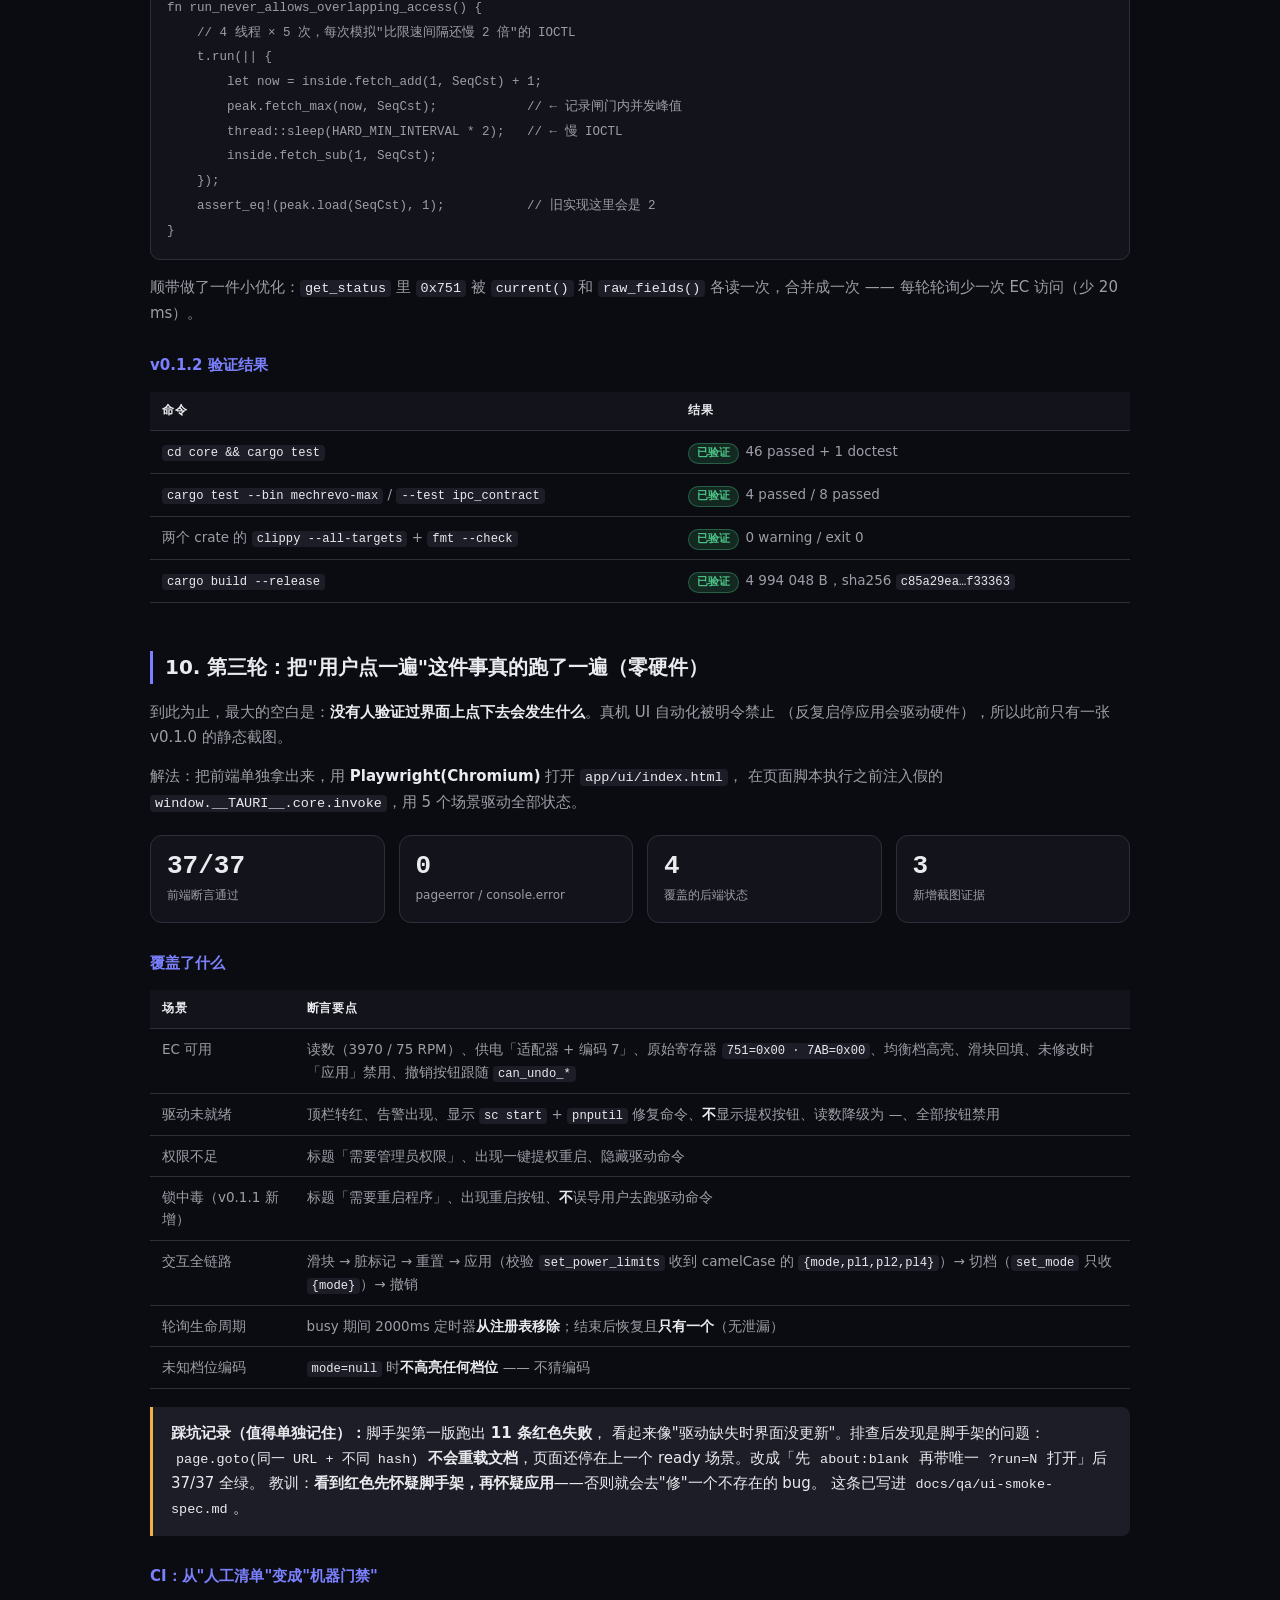
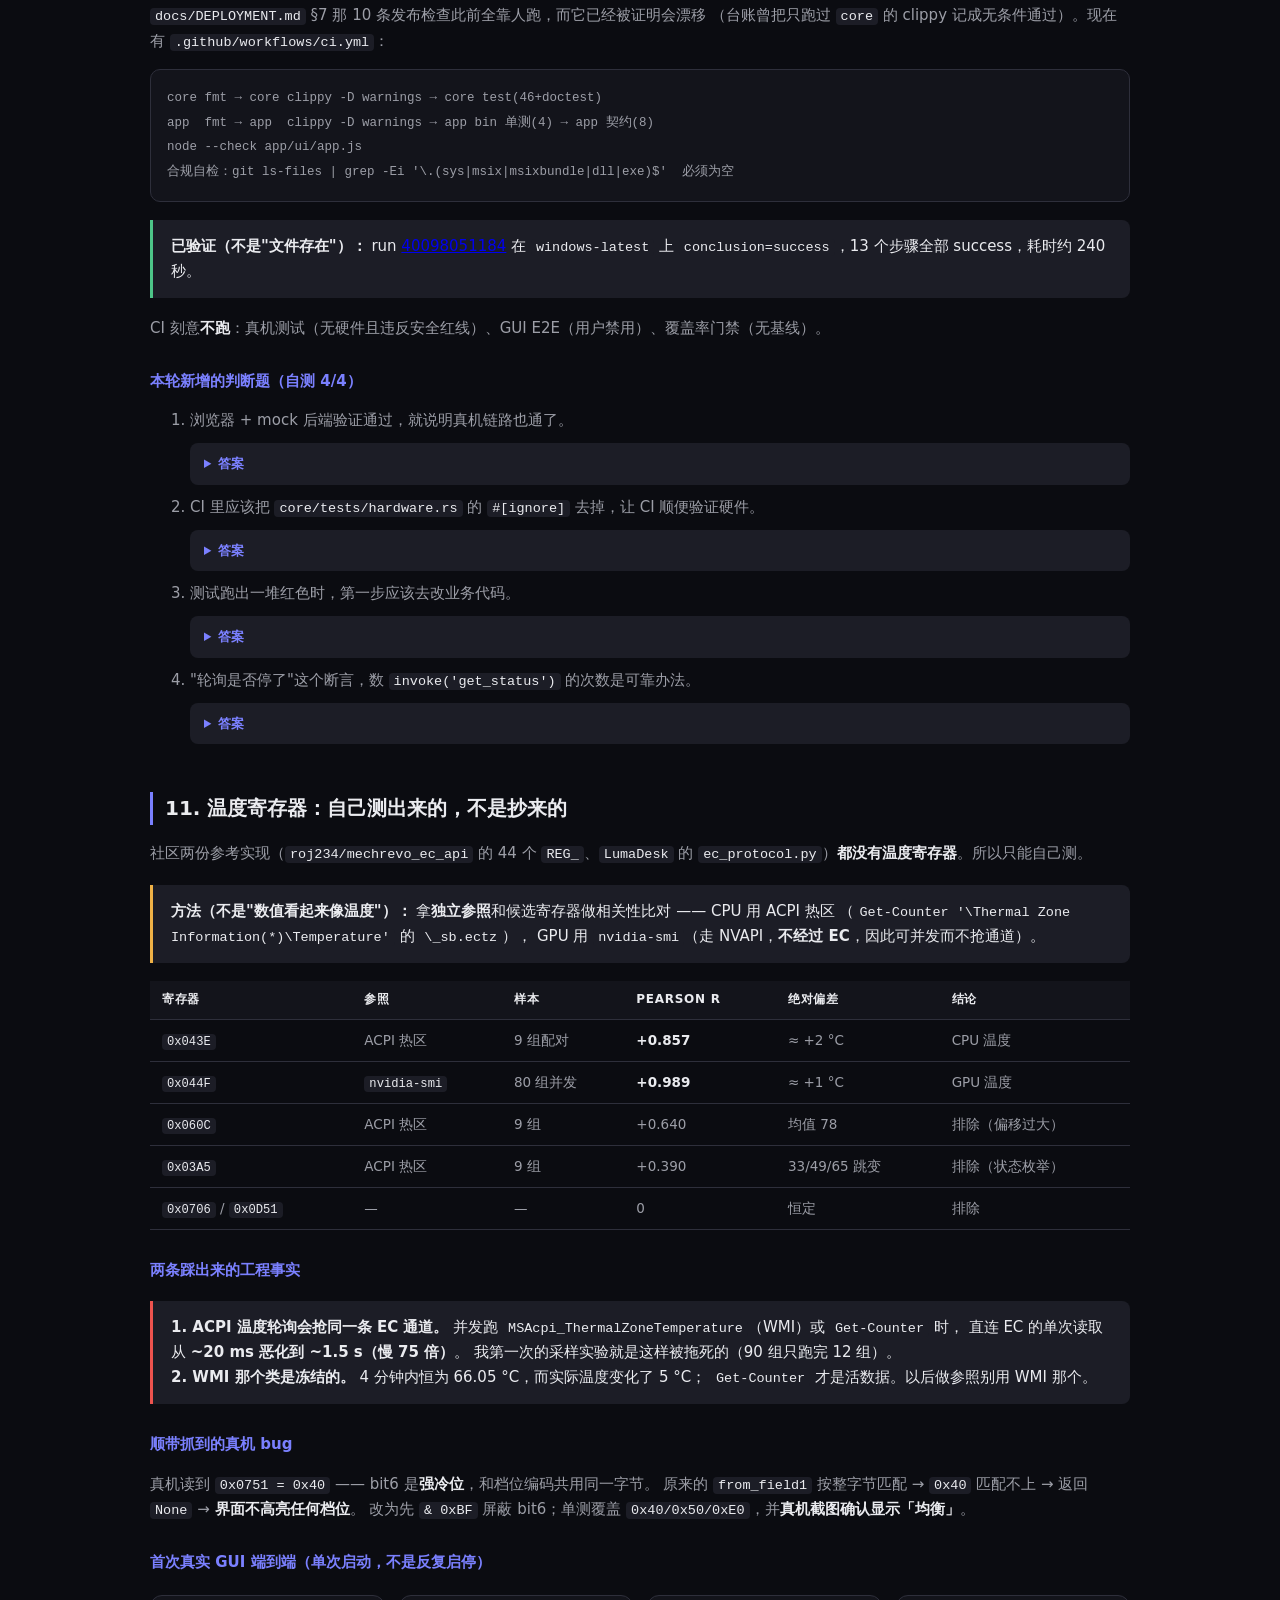
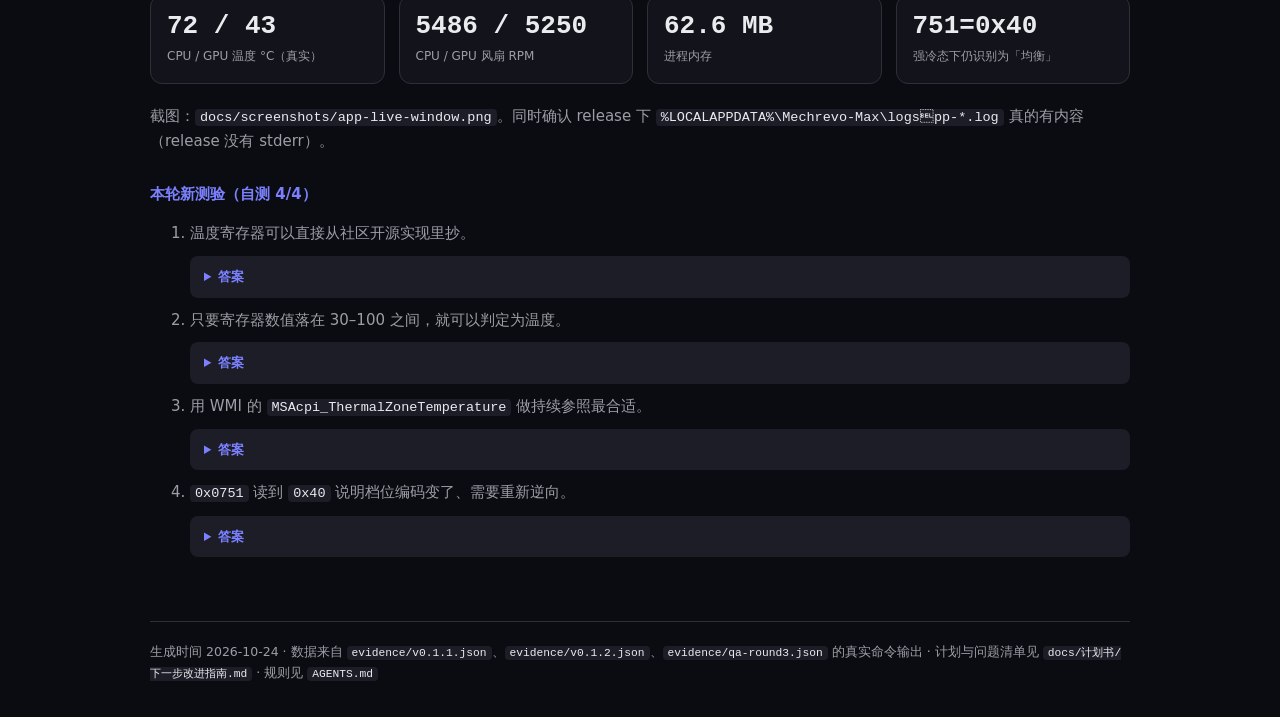
==== commit 9789b0b8: "feat(temp): v0.2.0 温度读数自行测定上线 + 修强冷位导致档位识别失效 社区参考实现都没有温度寄存器（roj234 的 44 个 REG_、LumaDesk 的 ec_protoco" ====
--- a/reports/change-report-2026-10-24.html
+++ b/reports/change-report-2026-10-24.html
@@ -65,7 +65,7 @@
 <div class="wrap">
 
 <header>
-  <div class="kicker">变更报告 · v0.1.0 → v0.1.2 + 第三轮工程化验证</div>
+  <div class="kicker">变更报告 · v0.1.0 → v0.2.0（含温度测定与真机 E2E）</div>
   <h1>护栏补丁：让"已验证"这件事本身变得可验证</h1>
   <p class="sub">Mechrevo-Max · 机械革命自研控制台 · 2026-10-24 · 仅离线可验改动，零硬件风险</p>
 </header>
@@ -360,6 +360,62 @@
   <li>"轮询是否停了"这个断言，数 <code>invoke('get_status')</code> 的次数是可靠办法。<details><summary>答案</summary><p><strong>不可靠。</strong>动作结束后的延迟强制刷新会多出一次调用；应直接观察 <code>setInterval</code> 注册表。</p></details></li>
 </ol>
 
+
+<h2>11. 温度寄存器：自己测出来的，不是抄来的</h2>
+<p>社区两份参考实现（<code>roj234/mechrevo_ec_api</code> 的 44 个 <code>REG_</code>、<code>LumaDesk</code> 的
+<code>ec_protocol.py</code>）<strong>都没有温度寄存器</strong>。所以只能自己测。</p>
+
+<div class="note"><strong>方法（不是"数值看起来像温度"）：</strong>
+拿<strong>独立参照</strong>和候选寄存器做相关性比对 —— CPU 用 ACPI 热区
+（<code>Get-Counter '\Thermal Zone Information(*)\Temperature'</code> 的 <code>\_sb.ectz</code>），
+GPU 用 <code>nvidia-smi</code>（走 NVAPI，<strong>不经过 EC</strong>，因此可并发而不抢通道）。</div>
+
+<table>
+  <thead><tr><th>寄存器</th><th>参照</th><th>样本</th><th>Pearson r</th><th>绝对偏差</th><th>结论</th></tr></thead>
+  <tbody>
+    <tr><td><code>0x043E</code></td><td>ACPI 热区</td><td>9 组配对</td><td><strong>+0.857</strong></td><td>≈ +2 °C</td><td>CPU 温度</td></tr>
+    <tr><td><code>0x044F</code></td><td><code>nvidia-smi</code></td><td>80 组并发</td><td><strong>+0.989</strong></td><td>≈ +1 °C</td><td>GPU 温度</td></tr>
+    <tr><td><code>0x060C</code></td><td>ACPI 热区</td><td>9 组</td><td>+0.640</td><td>均值 78</td><td>排除（偏移过大）</td></tr>
+    <tr><td><code>0x03A5</code></td><td>ACPI 热区</td><td>9 组</td><td>+0.390</td><td>33/49/65 跳变</td><td>排除（状态枚举）</td></tr>
+    <tr><td><code>0x0706</code> / <code>0x0D51</code></td><td>—</td><td>—</td><td>0</td><td>恒定</td><td>排除</td></tr>
+  </tbody>
+</table>
+
+<h3>两条踩出来的工程事实</h3>
+<div class="note danger"><strong>1. ACPI 温度轮询会抢同一条 EC 通道。</strong>
+并发跑 <code>MSAcpi_ThermalZoneTemperature</code>（WMI）或 <code>Get-Counter</code> 时，
+直连 EC 的单次读取从 <strong>~20 ms 恶化到 ~1.5 s（慢 75 倍）</strong>。
+我第一次的采样实验就是这样被拖死的（90 组只跑完 12 组）。<br>
+<strong>2. WMI 那个类是冻结的。</strong> 4 分钟内恒为 66.05 °C，而实际温度变化了 5 °C；
+<code>Get-Counter</code> 才是活数据。以后做参照别用 WMI 那个。</div>
+
+<h3>顺带抓到的真机 bug</h3>
+<p>真机读到 <code>0x0751 = 0x40</code> —— bit6 是<strong>强冷位</strong>，和档位编码共用同一字节。
+原来的 <code>from_field1</code> 按整字节匹配 → <code>0x40</code> 匹配不上 → 返回 <code>None</code> → <strong>界面不高亮任何档位</strong>。
+改为先 <code>&amp; 0xBF</code> 屏蔽 bit6；单测覆盖 <code>0x40/0x50/0xE0</code>，并<strong>真机截图确认显示「均衡」</strong>。</p>
+
+<h3>首次真实 GUI 端到端（单次启动，不是反复启停）</h3>
+<div class="cards">
+  <div class="card"><div class="num">72 / 43</div><div class="lbl">CPU / GPU 温度 °C（真实）</div></div>
+  <div class="card"><div class="num">5486 / 5250</div><div class="lbl">CPU / GPU 风扇 RPM</div></div>
+  <div class="card"><div class="num">62.6 MB</div><div class="lbl">进程内存</div></div>
+  <div class="card"><div class="num">751=0x40</div><div class="lbl">强冷态下仍识别为「均衡」</div></div>
+</div>
+<p>截图：<code>docs/screenshots/app-live-window.png</code>。同时确认 release 下
+<code>%LOCALAPPDATA%\Mechrevo-Max\logspp-*.log</code> 真的有内容（release 没有 stderr）。</p>
+
+<h3>本轮新测验（自测 4/4）</h3>
+<ol>
+  <li>温度寄存器可以直接从社区开源实现里抄。
+    <details><summary>答案</summary><p><strong>错。</strong>roj234 与 LumaDesk 都没有温度寄存器；而且 EC 地址跨机型不通用，抄了也可能读错。</p></details></li>
+  <li>只要寄存器数值落在 30–100 之间，就可以判定为温度。
+    <details><summary>答案</summary><p><strong>错。</strong>必须与独立参照做相关性比对；本次 <code>0x03A5</code> 就在 33/49/65 间跳（状态枚举），按范围判会误判。</p></details></li>
+  <li>用 WMI 的 <code>MSAcpi_ThermalZoneTemperature</code> 做持续参照最合适。
+    <details><summary>答案</summary><p><strong>错。</strong>一是本机该值冻结，二是它会抢 EC 通道把读取拖慢 75 倍。</p></details></li>
+  <li><code>0x0751</code> 读到 <code>0x40</code> 说明档位编码变了、需要重新逆向。
+    <details><summary>答案</summary><p><strong>错。</strong>bit6 是强冷位，与档位共用字节；屏蔽后仍是「均衡」。</p></details></li>
+</ol>
+
 <footer>
   生成时间 2026-10-24 · 数据来自 <code>evidence/v0.1.1.json</code>、<code>evidence/v0.1.2.json</code>、<code>evidence/qa-round3.json</code> 的真实命令输出 ·
   计划与问题清单见 <code>docs/计划书/下一步改进指南.md</code> · 规则见 <code>AGENTS.md</code>
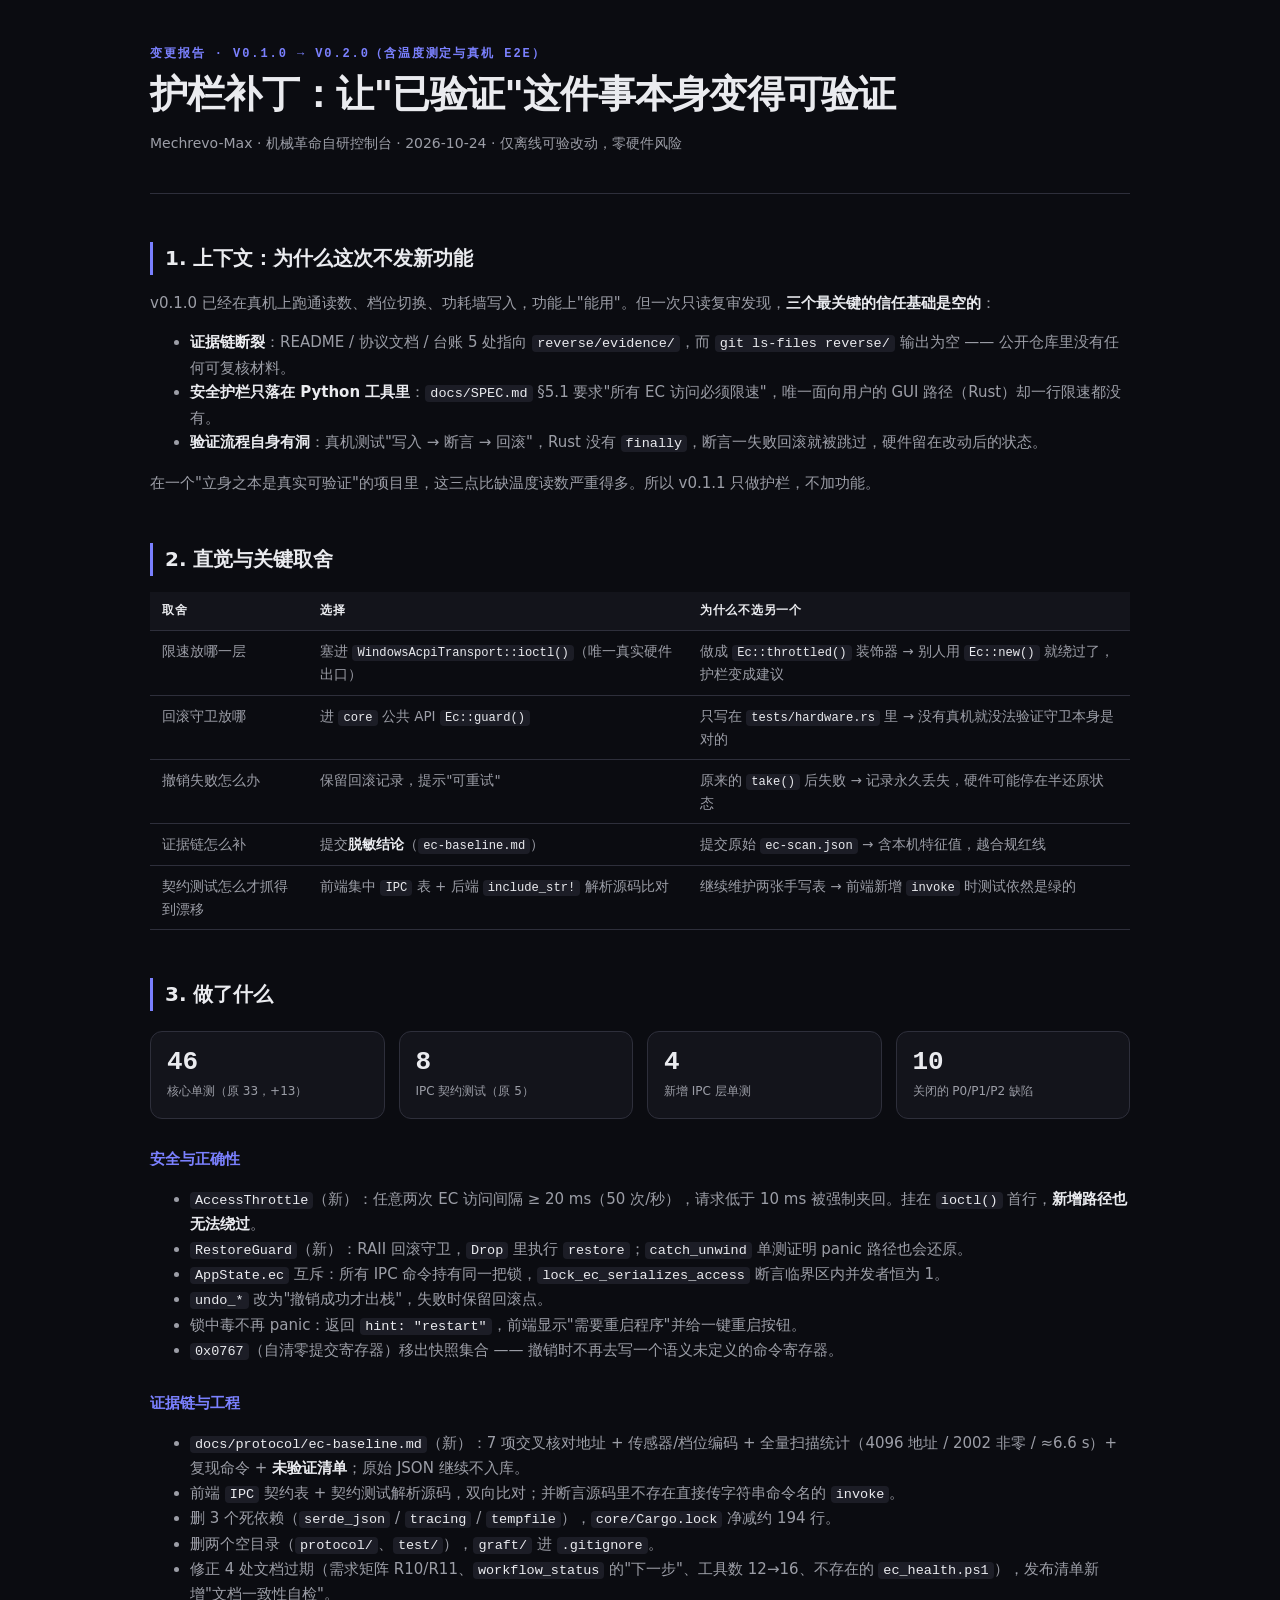
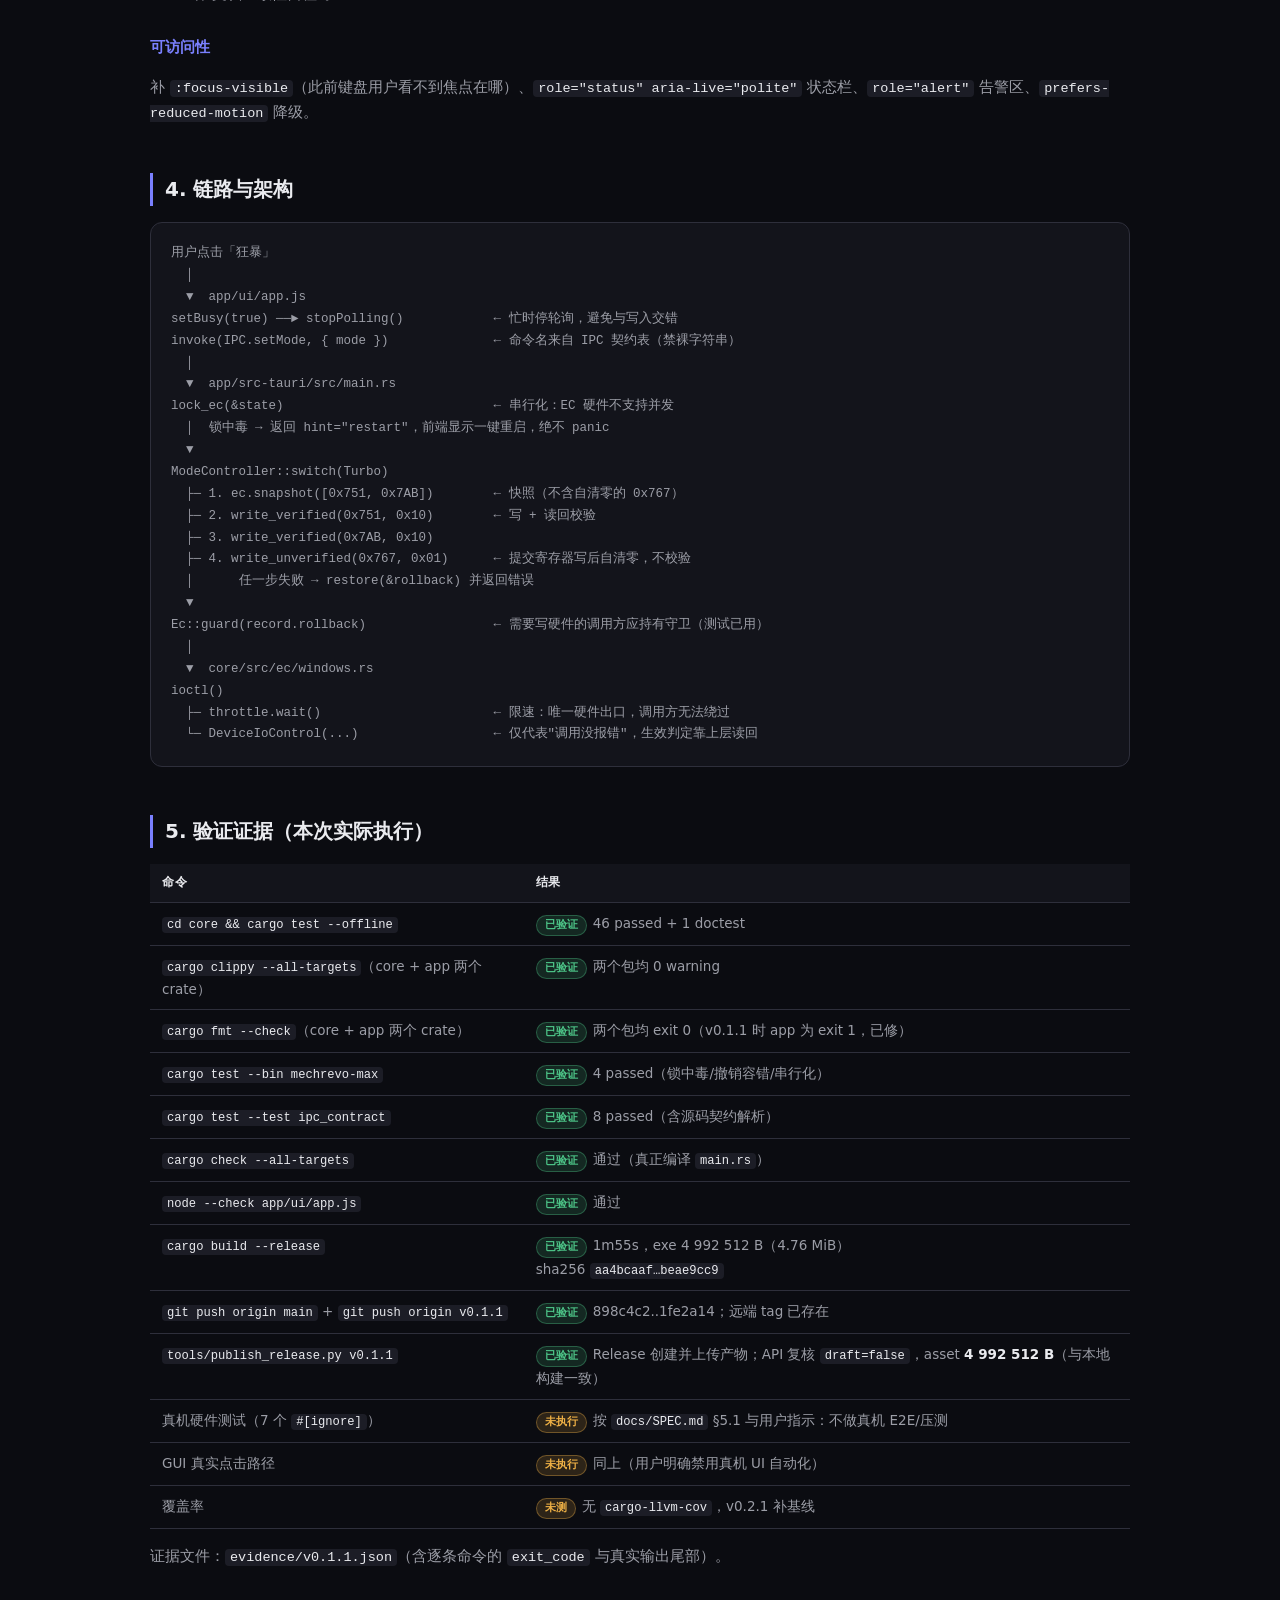
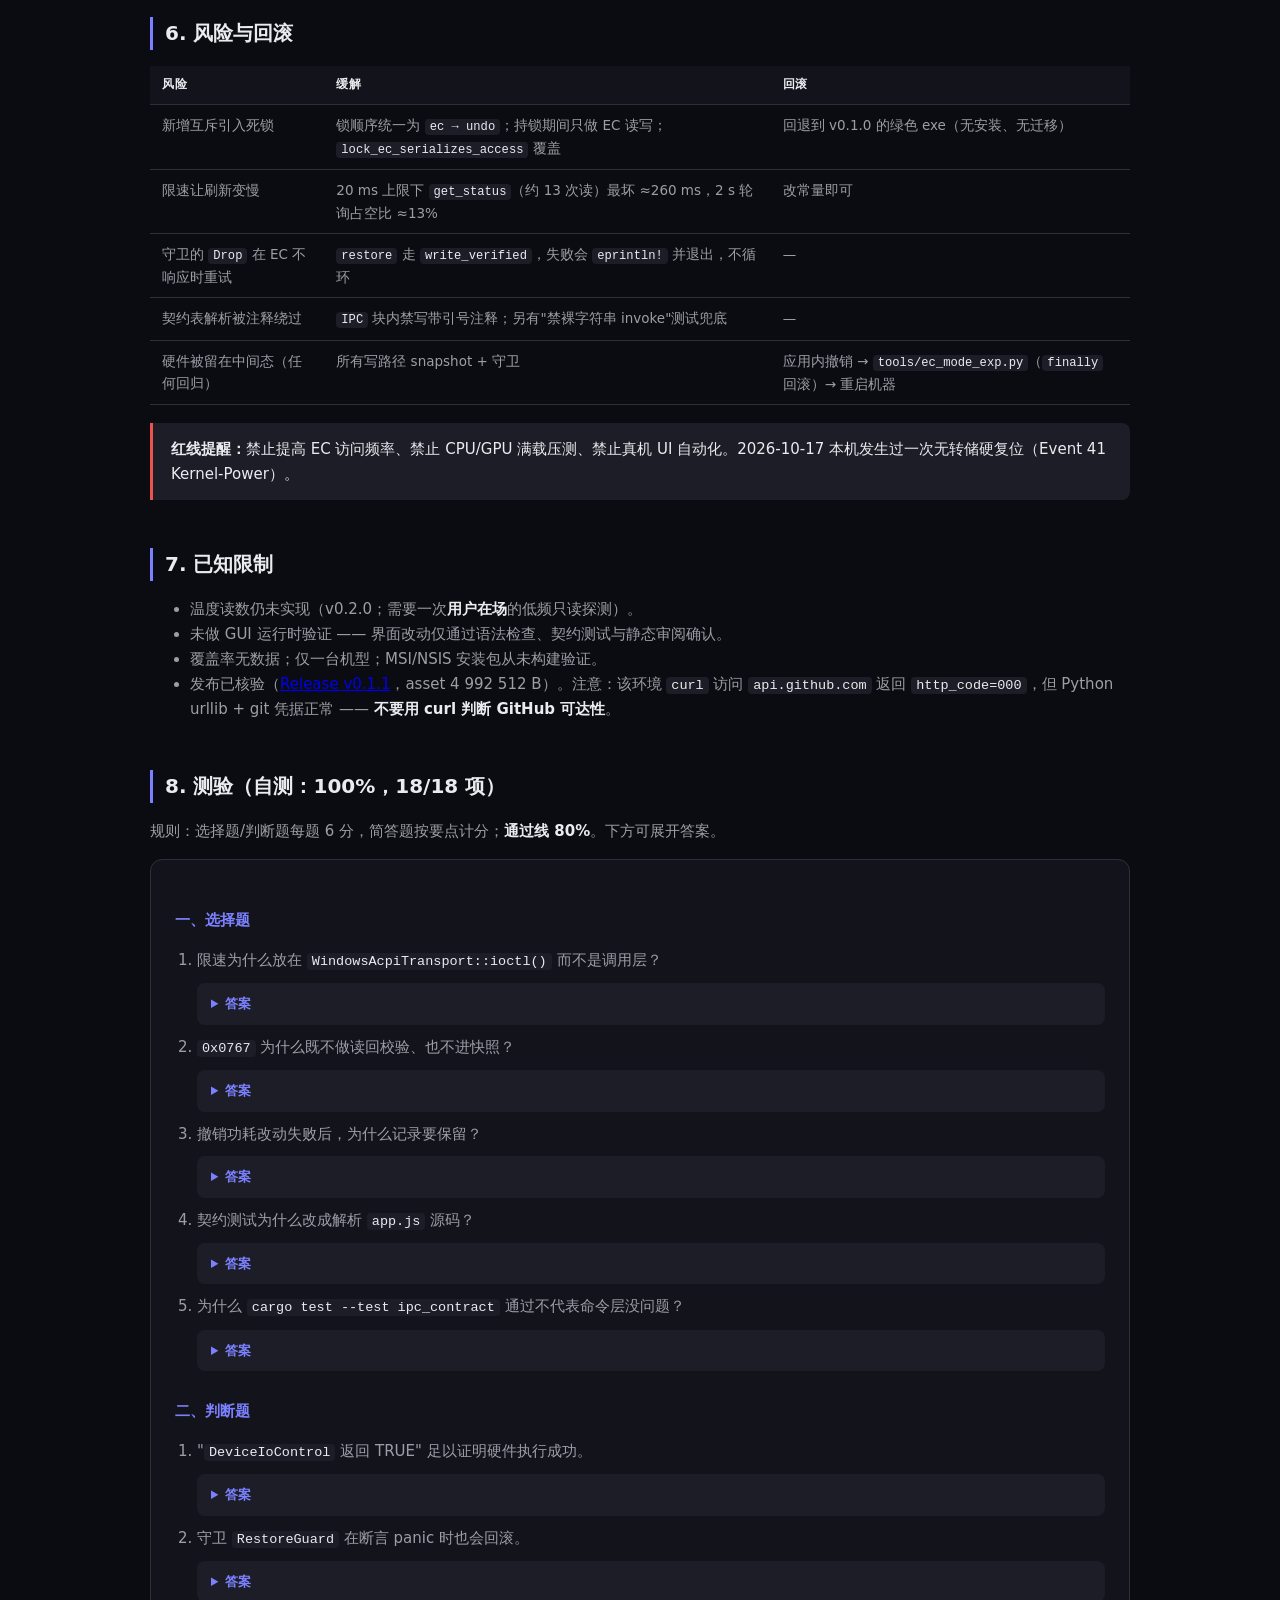
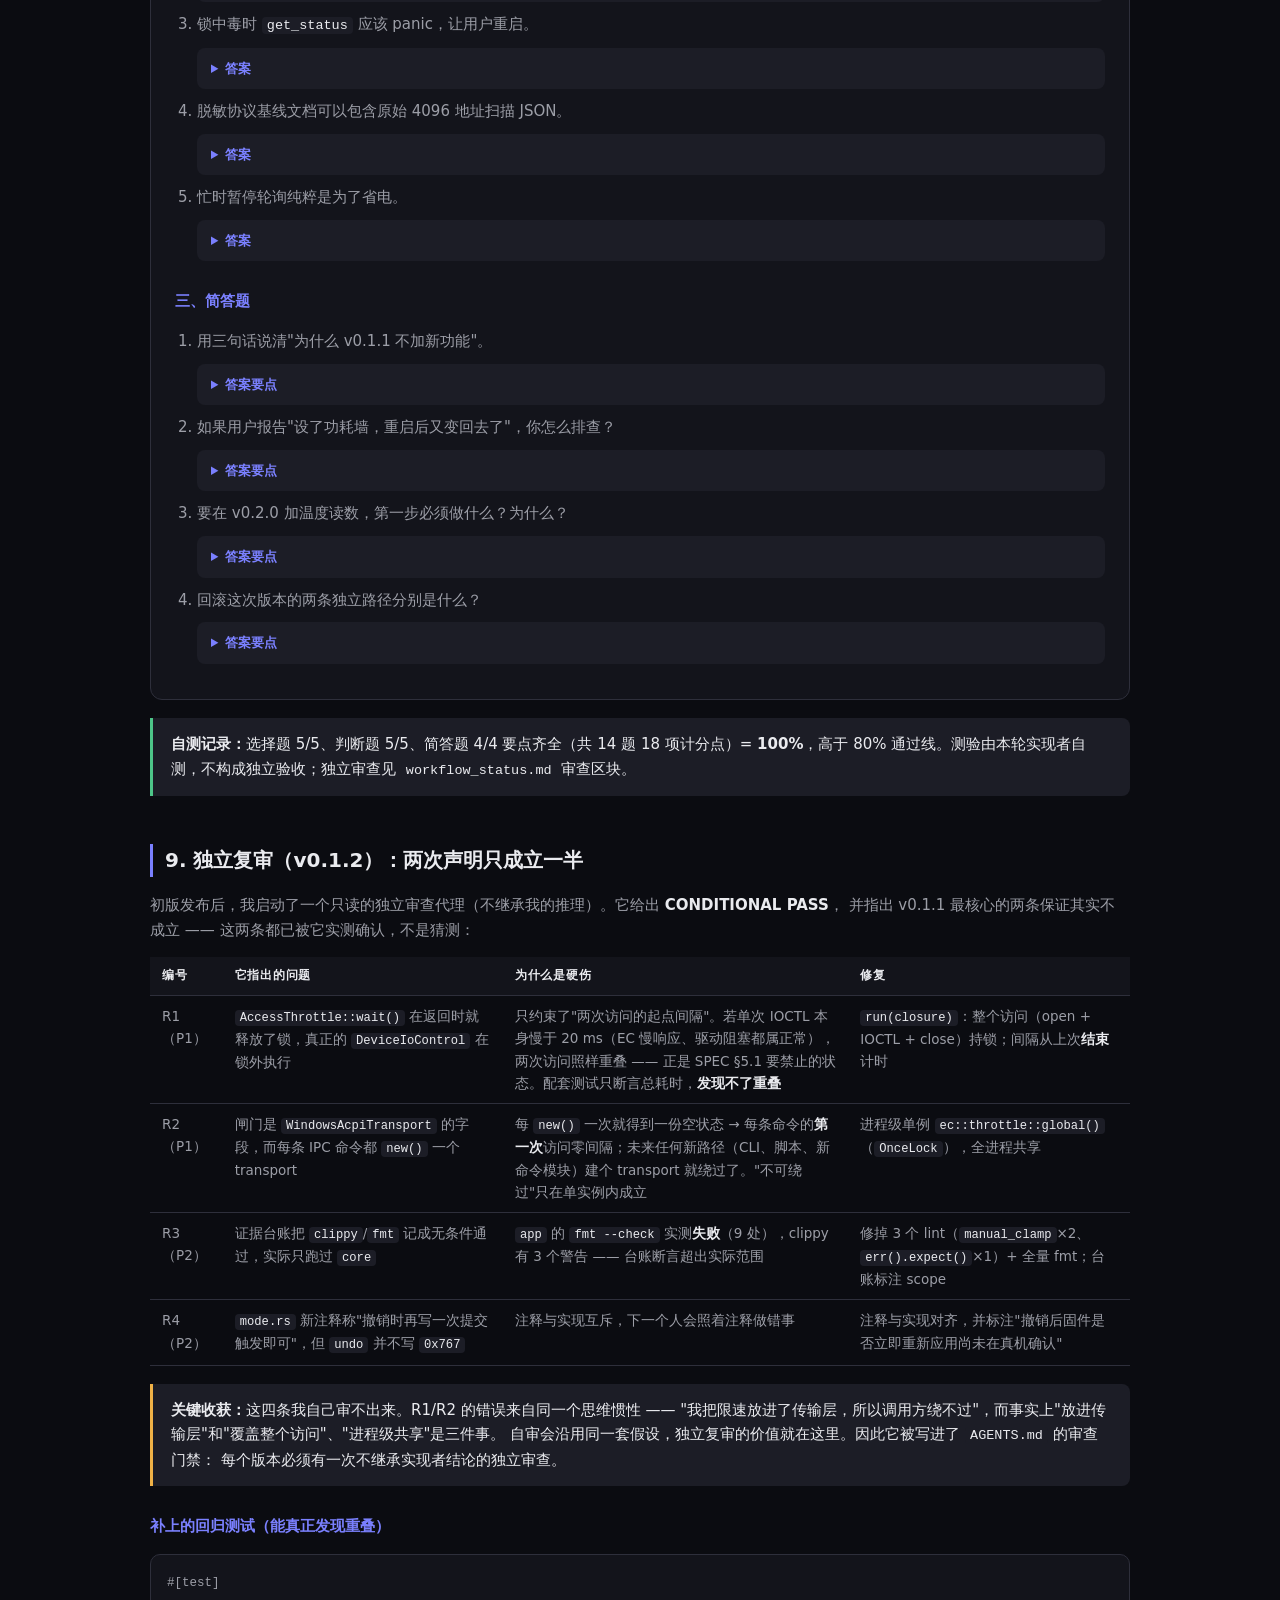
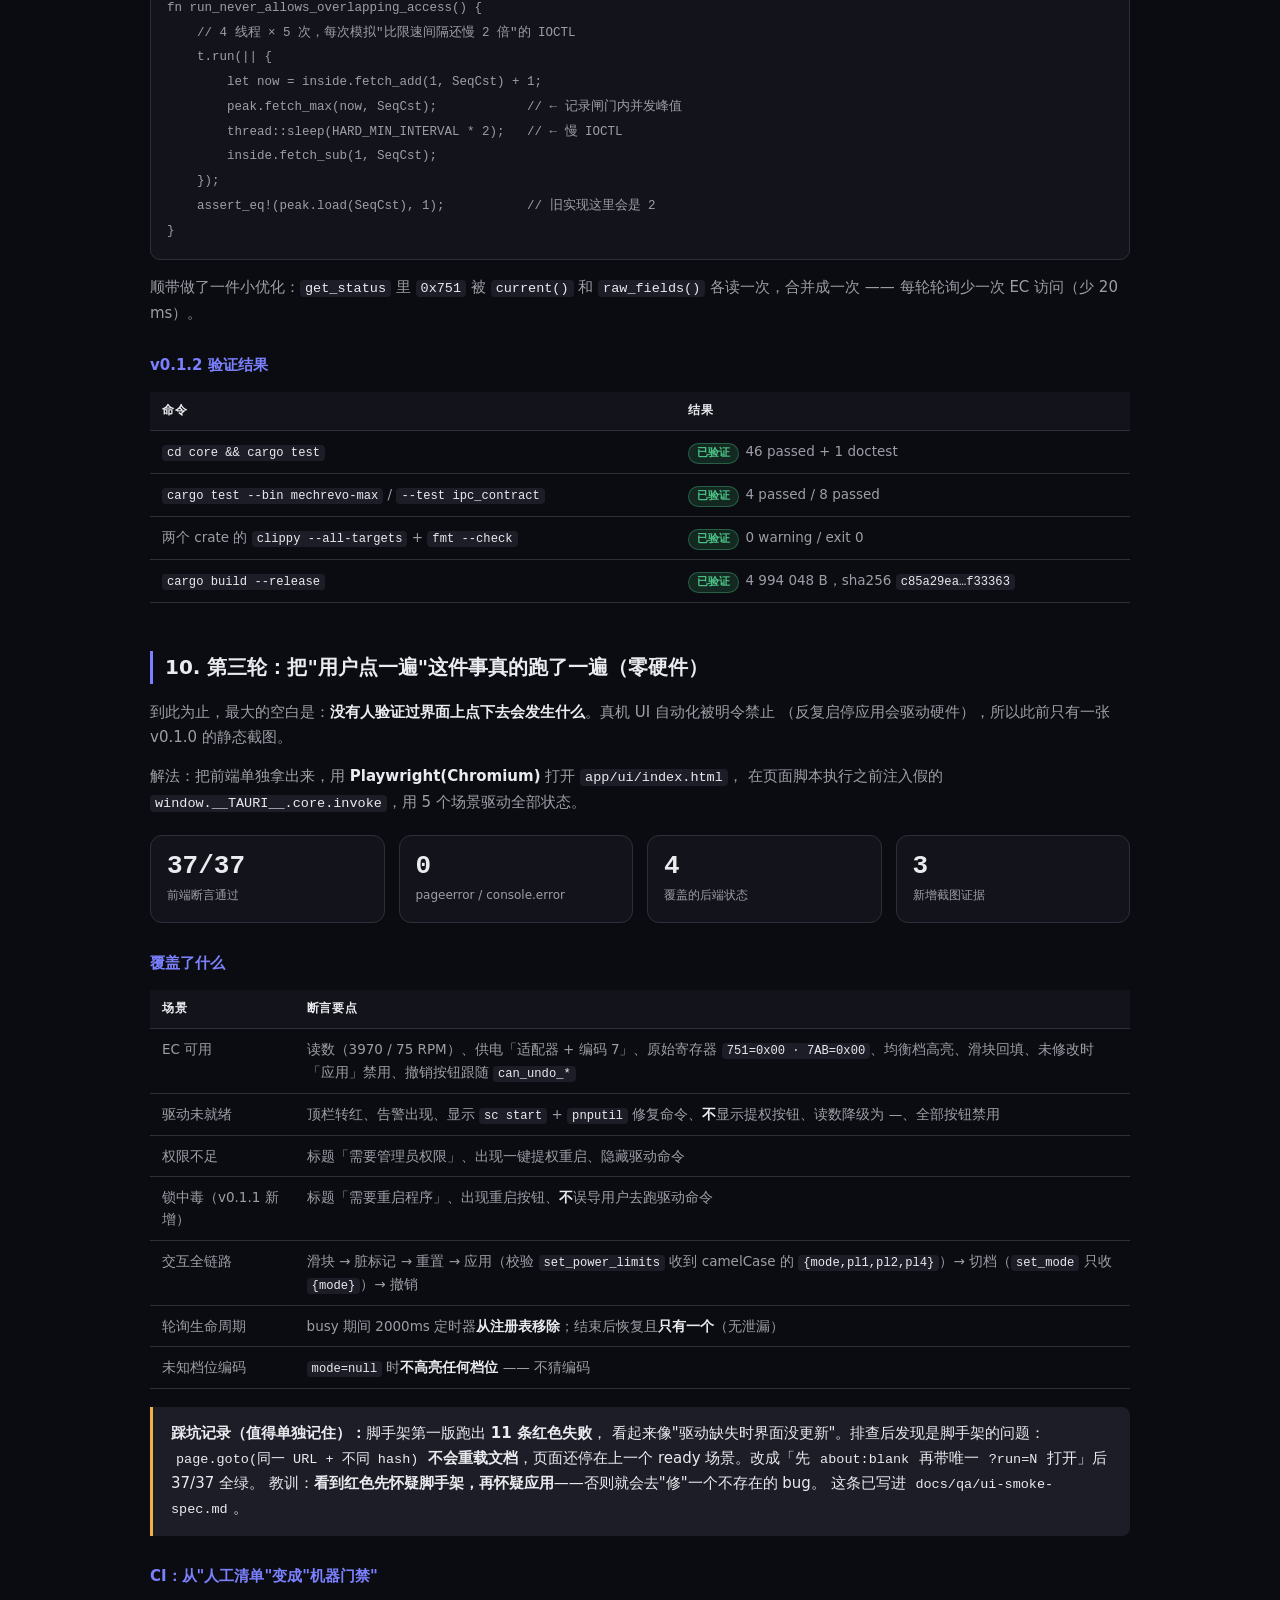
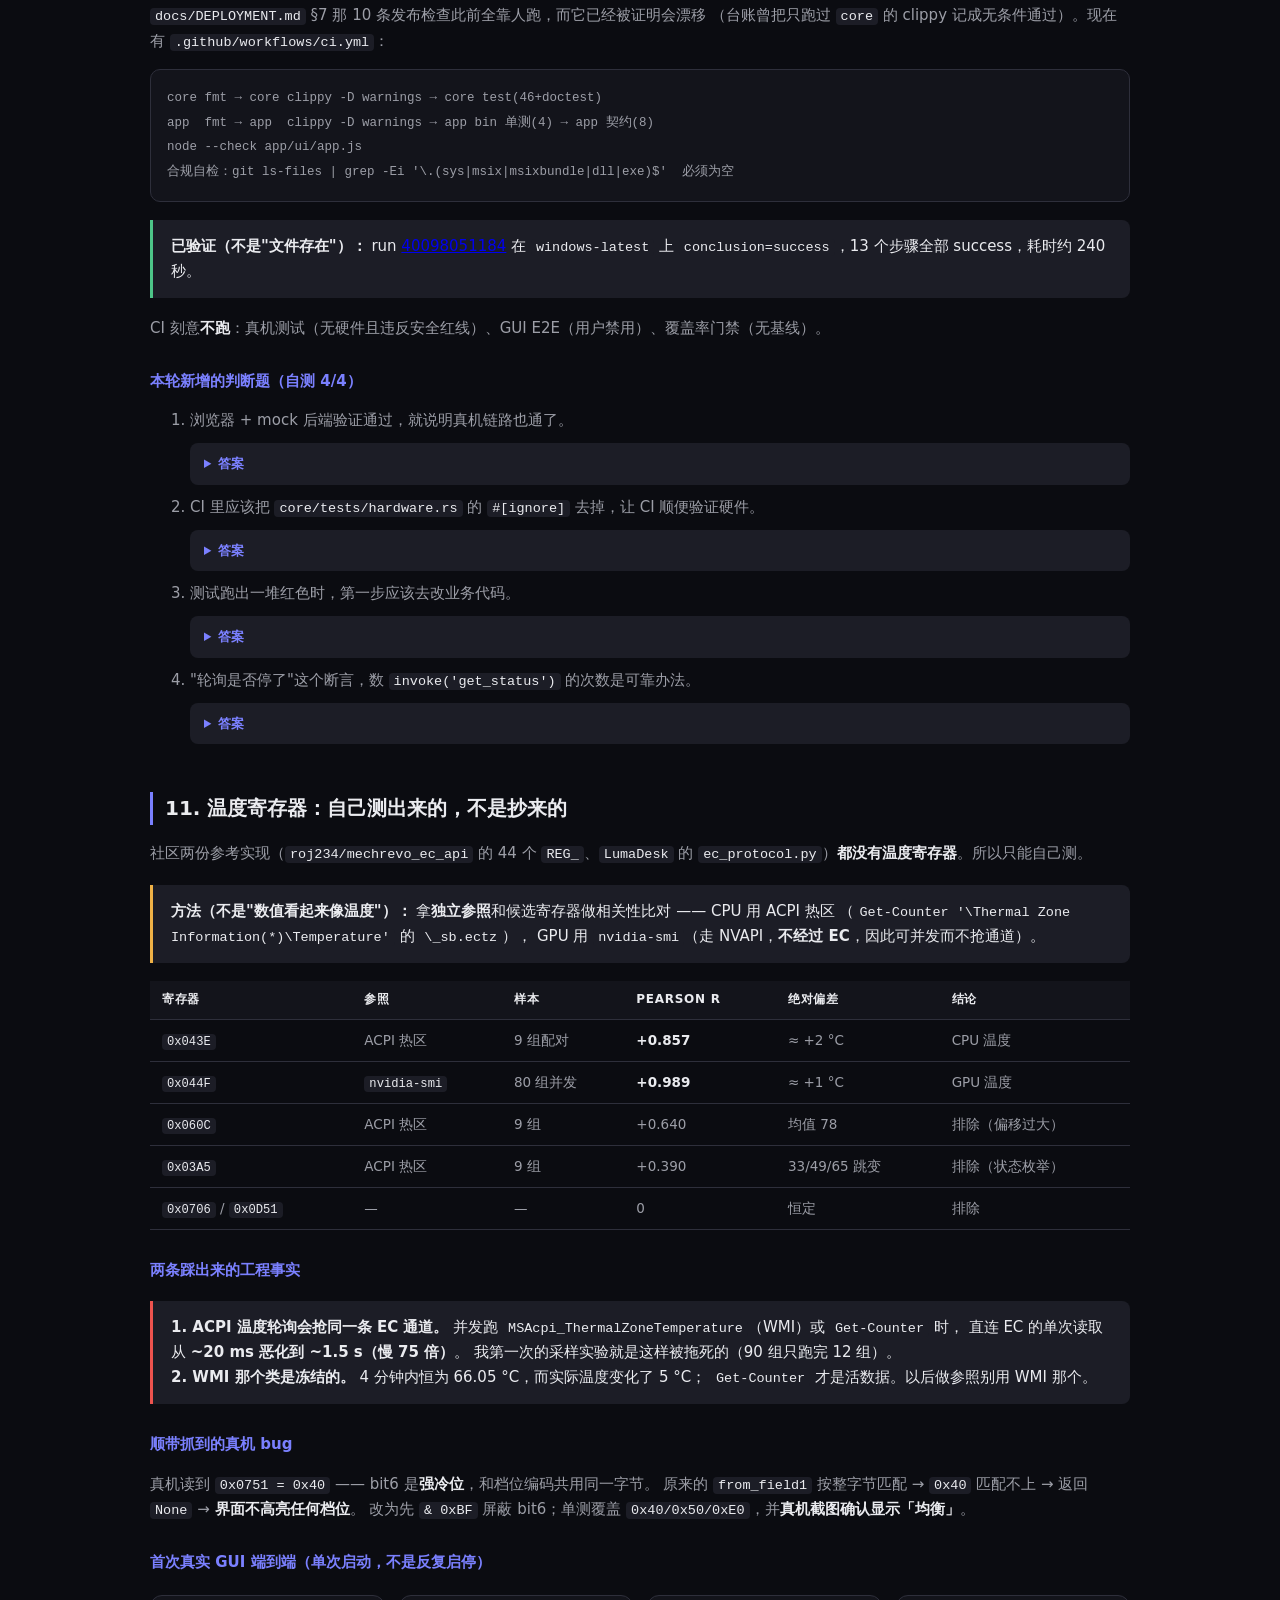
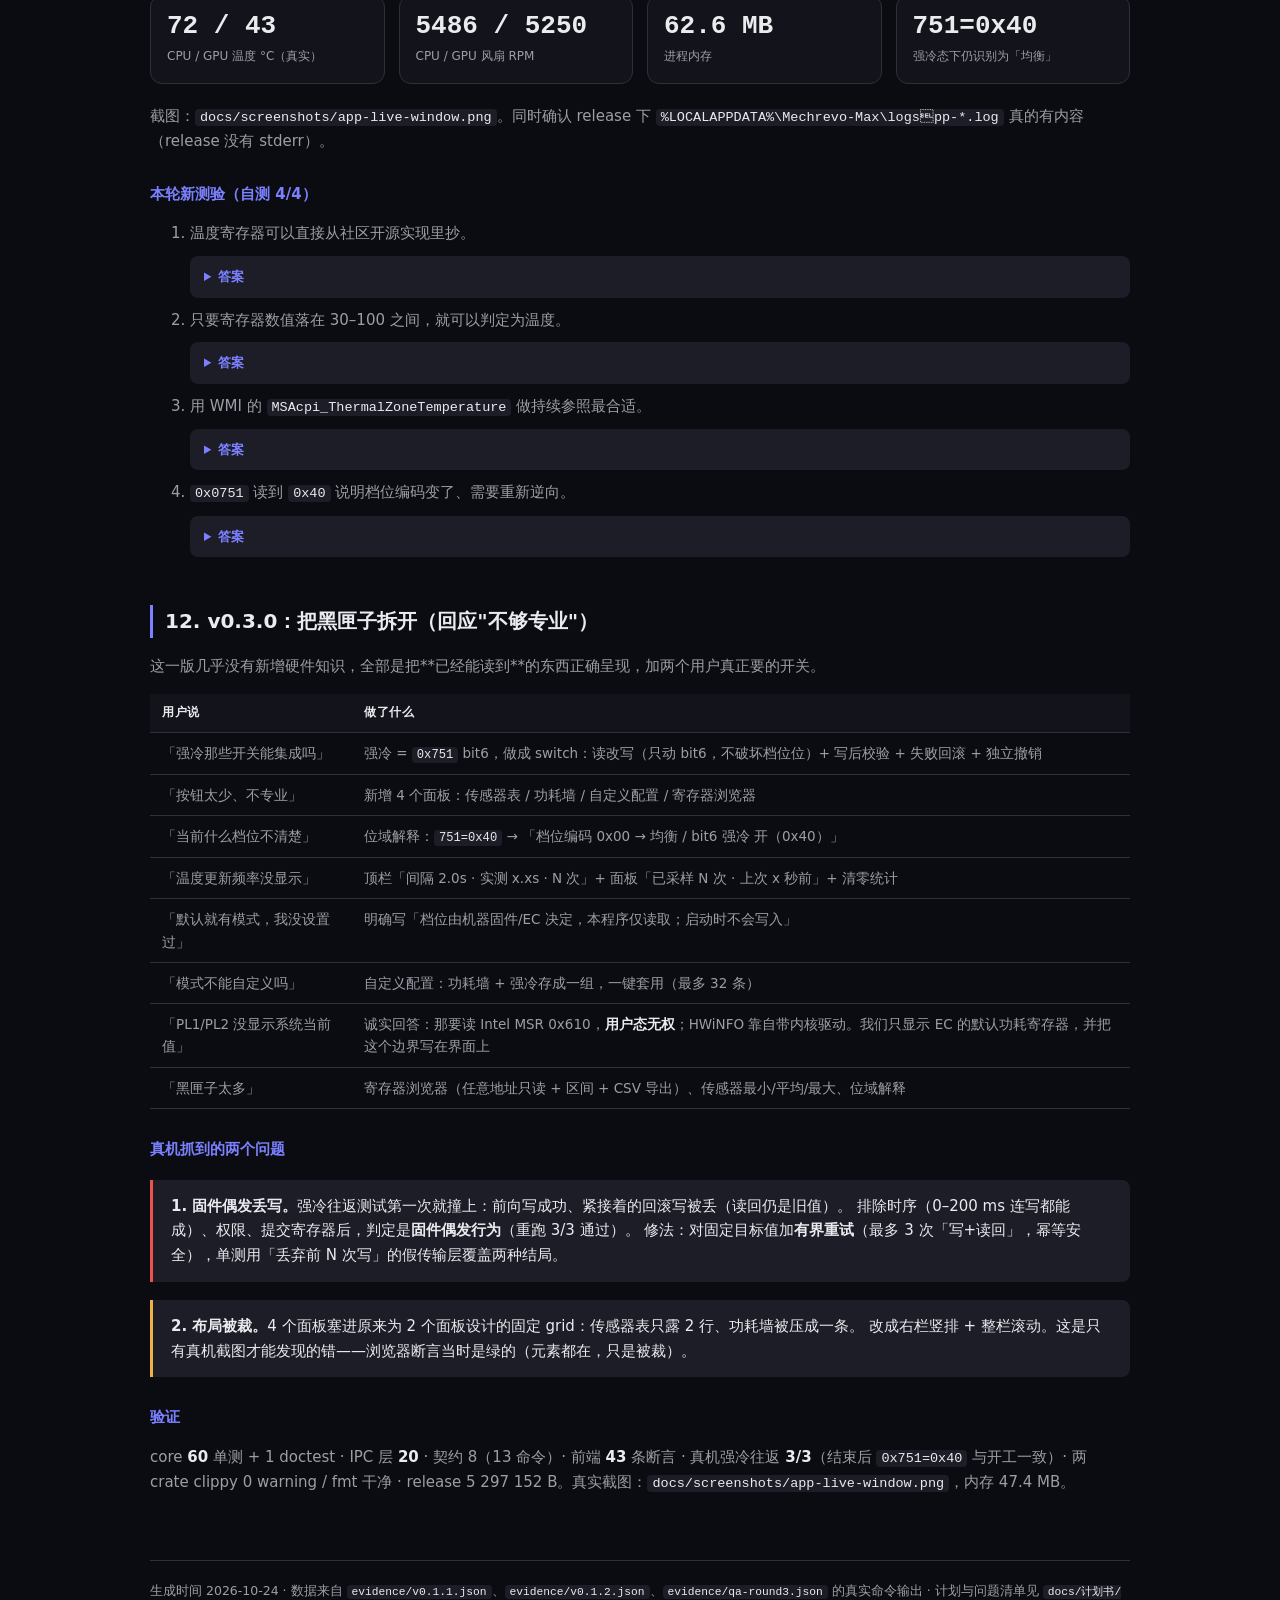
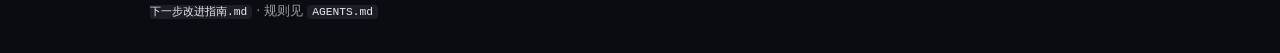
==== commit 1e805247: "feat(ui): v0.3.0 界面按专业监控台重做 + 强冷开关 + 自定义配置 + 寄存器浏览器 回应反馈：强冷能否集成 / 按钮太少 / 档位看不清 / 温度刷新频率没显示 / 默认就有模式但" ====
--- a/reports/change-report-2026-10-24.html
+++ b/reports/change-report-2026-10-24.html
@@ -416,6 +416,35 @@
     <details><summary>答案</summary><p><strong>错。</strong>bit6 是强冷位，与档位共用字节；屏蔽后仍是「均衡」。</p></details></li>
 </ol>
 
+
+<h2>12. v0.3.0：把黑匣子拆开（回应"不够专业"）</h2>
+<p>这一版几乎没有新增硬件知识，全部是把**已经能读到**的东西正确呈现，加两个用户真正要的开关。</p>
+<table>
+  <thead><tr><th>用户说</th><th>做了什么</th></tr></thead>
+  <tbody>
+    <tr><td>「强冷那些开关能集成吗」</td><td>强冷 = <code>0x751</code> bit6，做成 switch：读改写（只动 bit6，不破坏档位位）+ 写后校验 + 失败回滚 + 独立撤销</td></tr>
+    <tr><td>「按钮太少、不专业」</td><td>新增 4 个面板：传感器表 / 功耗墙 / 自定义配置 / 寄存器浏览器</td></tr>
+    <tr><td>「当前什么档位不清楚」</td><td>位域解释：<code>751=0x40</code> → 「档位编码 0x00 → 均衡 / bit6 强冷 开（0x40）」</td></tr>
+    <tr><td>「温度更新频率没显示」</td><td>顶栏「间隔 2.0s · 实测 x.xs · N 次」+ 面板「已采样 N 次 · 上次 x 秒前」+ 清零统计</td></tr>
+    <tr><td>「默认就有模式，我没设置过」</td><td>明确写「档位由机器固件/EC 决定，本程序仅读取；启动时不会写入」</td></tr>
+    <tr><td>「模式不能自定义吗」</td><td>自定义配置：功耗墙 + 强冷存成一组，一键套用（最多 32 条）</td></tr>
+    <tr><td>「PL1/PL2 没显示系统当前值」</td><td>诚实回答：那要读 Intel MSR 0x610，<strong>用户态无权</strong>；HWiNFO 靠自带内核驱动。我们只显示 EC 的默认功耗寄存器，并把这个边界写在界面上</td></tr>
+    <tr><td>「黑匣子太多」</td><td>寄存器浏览器（任意地址只读 + 区间 + CSV 导出）、传感器最小/平均/最大、位域解释</td></tr>
+  </tbody>
+</table>
+
+<h3>真机抓到的两个问题</h3>
+<div class="note danger"><strong>1. 固件偶发丢写。</strong>强冷往返测试第一次就撞上：前向写成功、紧接着的回滚写被丢（读回仍是旧值）。
+排除时序（0–200 ms 连写都能成）、权限、提交寄存器后，判定是<strong>固件偶发行为</strong>（重跑 3/3 通过）。
+修法：对固定目标值加<strong>有界重试</strong>（最多 3 次「写+读回」，幂等安全），单测用「丢弃前 N 次写」的假传输层覆盖两种结局。</div>
+<div class="note"><strong>2. 布局被裁。</strong>4 个面板塞进原来为 2 个面板设计的固定 grid：传感器表只露 2 行、功耗墙被压成一条。
+改成右栏竖排 + 整栏滚动。这是只有真机截图才能发现的错——浏览器断言当时是绿的（元素都在，只是被裁）。</div>
+
+<h3>验证</h3>
+<p>core <strong>60</strong> 单测 + 1 doctest · IPC 层 <strong>20</strong> · 契约 8（13 命令）· 前端 <strong>43</strong> 条断言 ·
+真机强冷往返 <strong>3/3</strong>（结束后 <code>0x751=0x40</code> 与开工一致）· 两 crate clippy 0 warning / fmt 干净 ·
+release 5 297 152 B。真实截图：<code>docs/screenshots/app-live-window.png</code>，内存 47.4 MB。</p>
+
 <footer>
   生成时间 2026-10-24 · 数据来自 <code>evidence/v0.1.1.json</code>、<code>evidence/v0.1.2.json</code>、<code>evidence/qa-round3.json</code> 的真实命令输出 ·
   计划与问题清单见 <code>docs/计划书/下一步改进指南.md</code> · 规则见 <code>AGENTS.md</code>
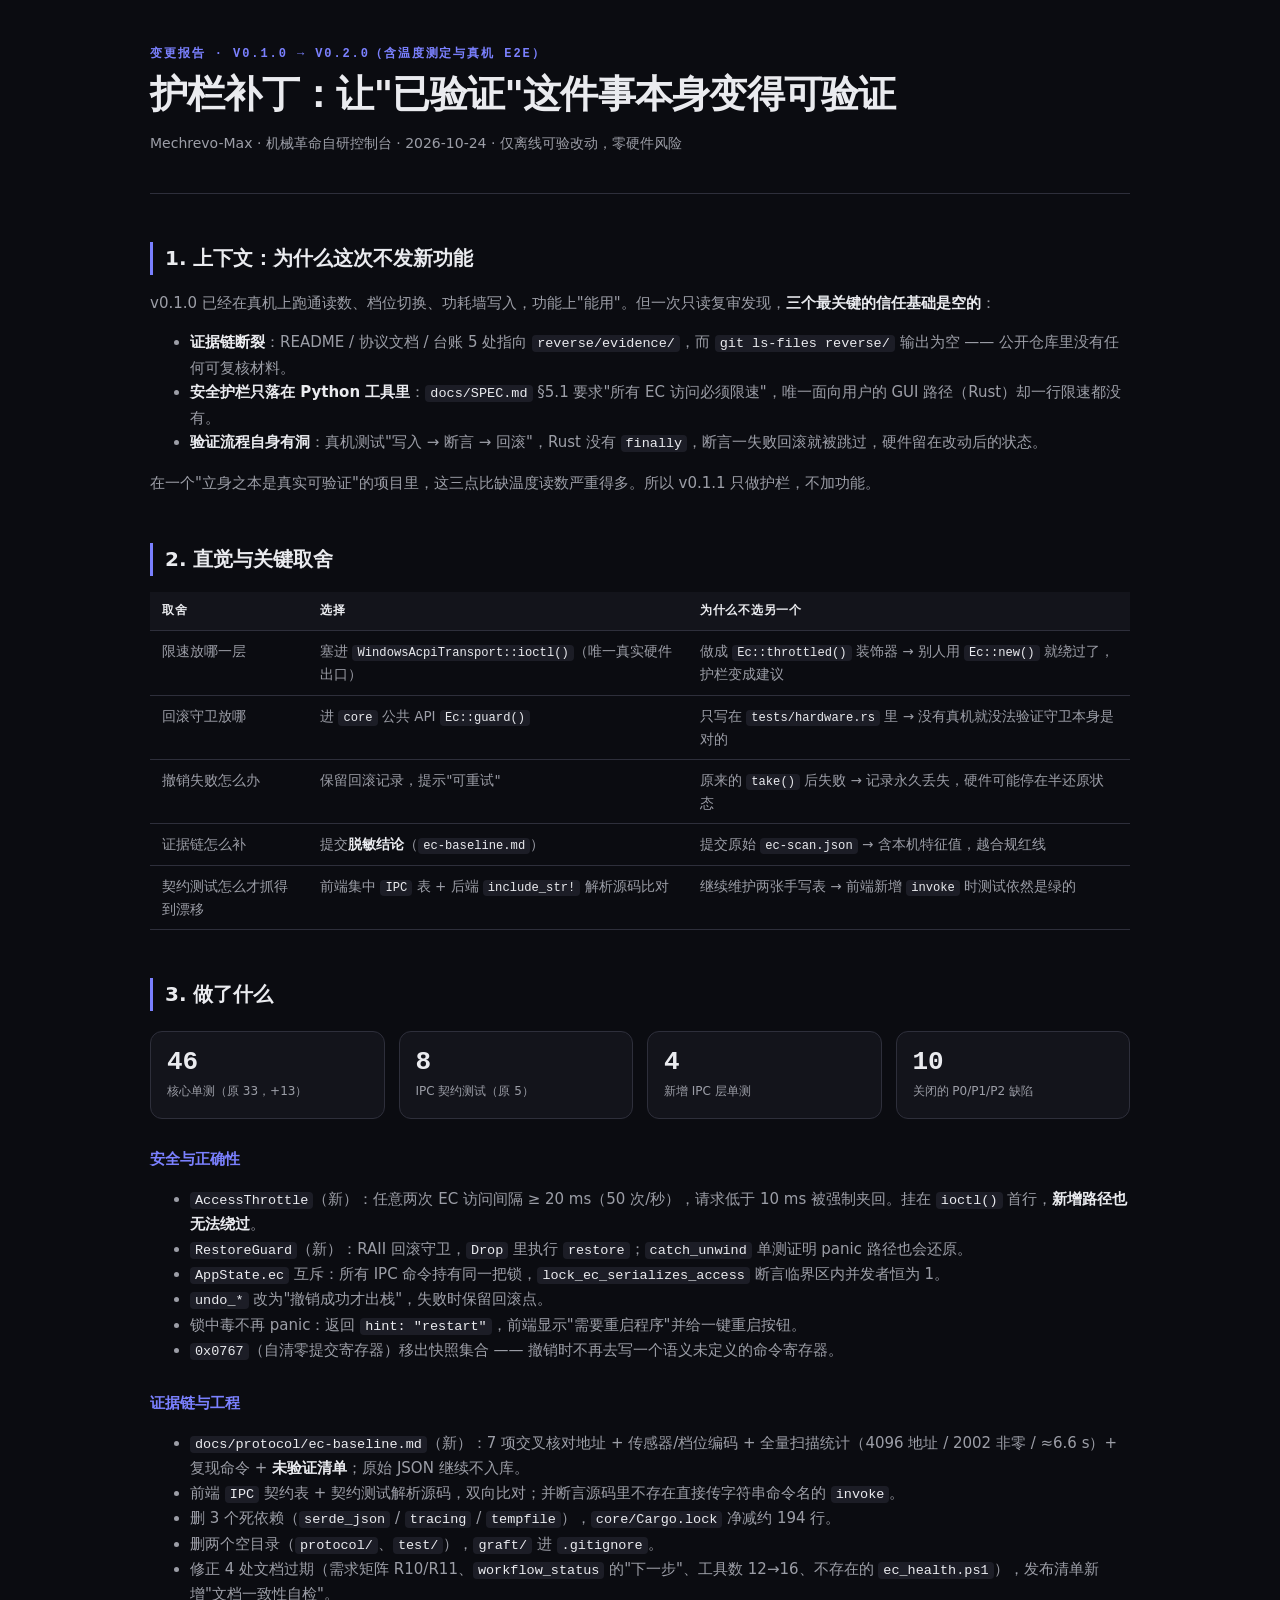
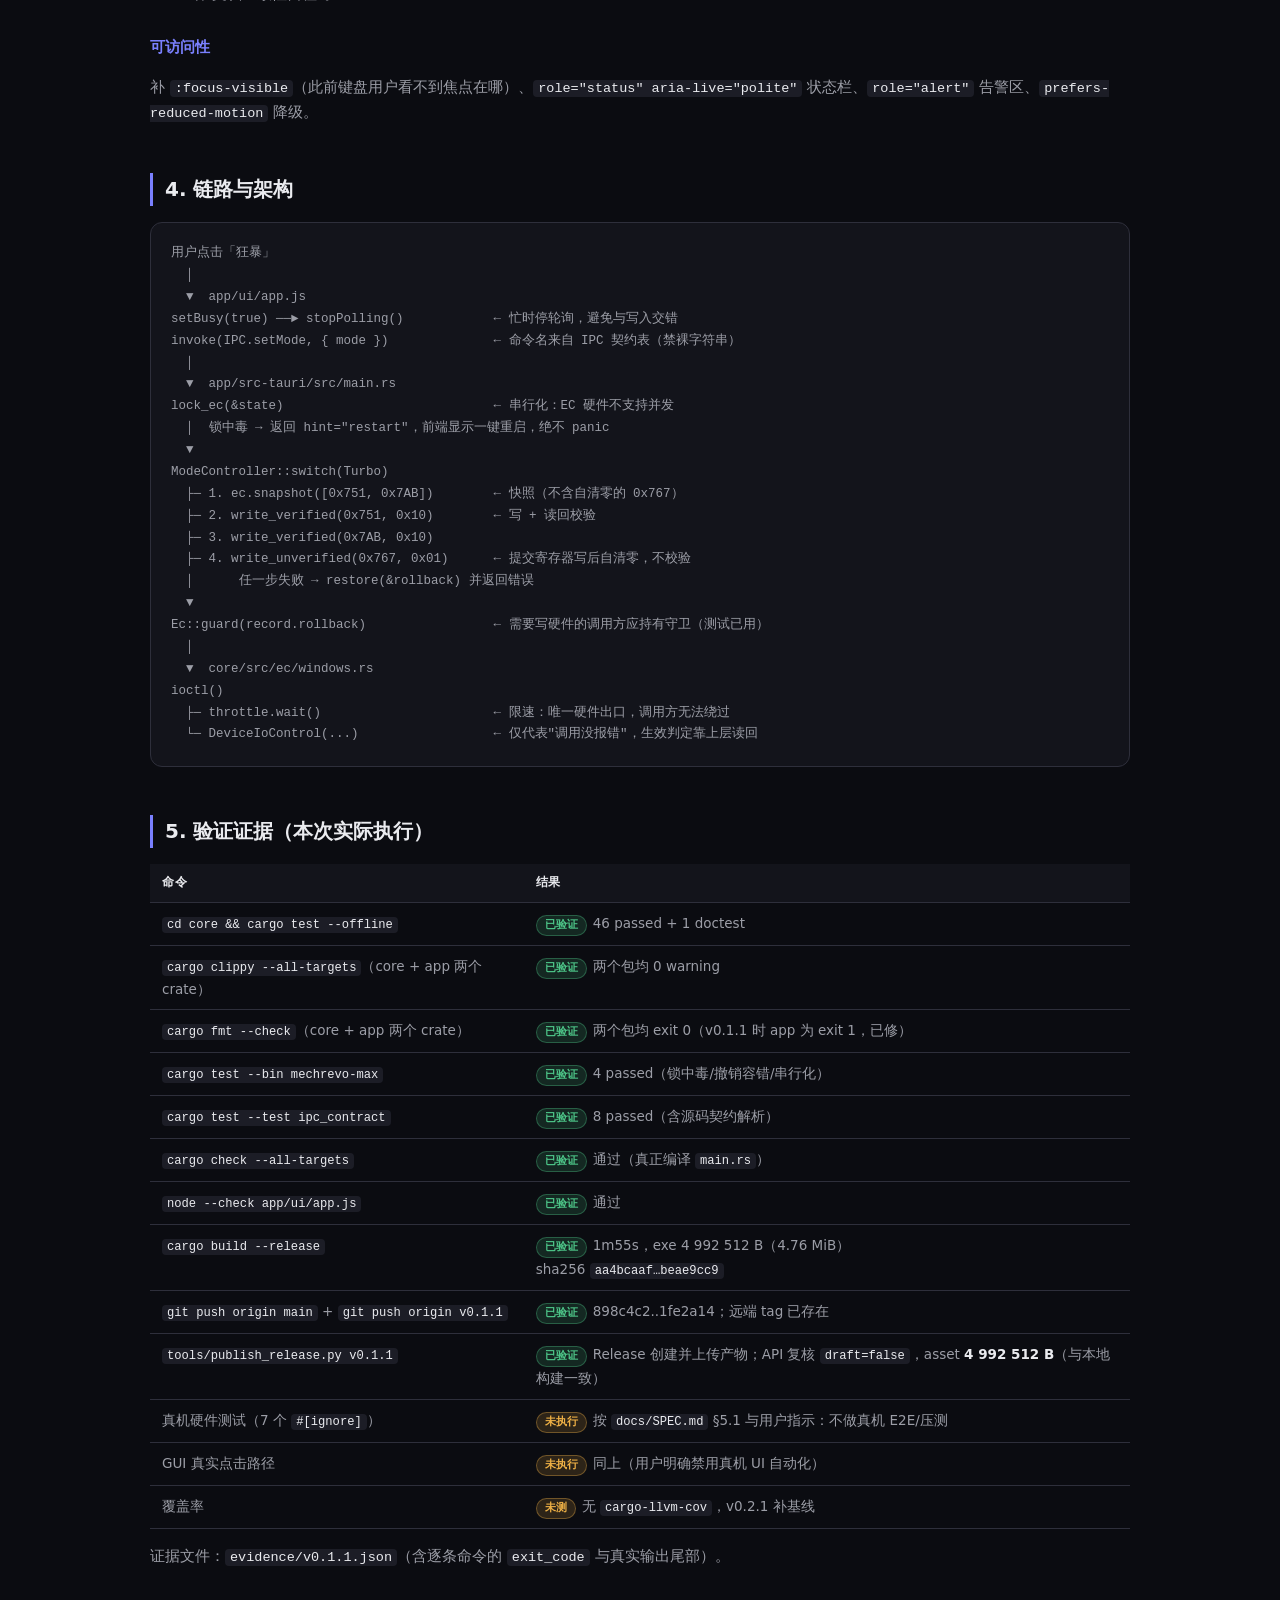
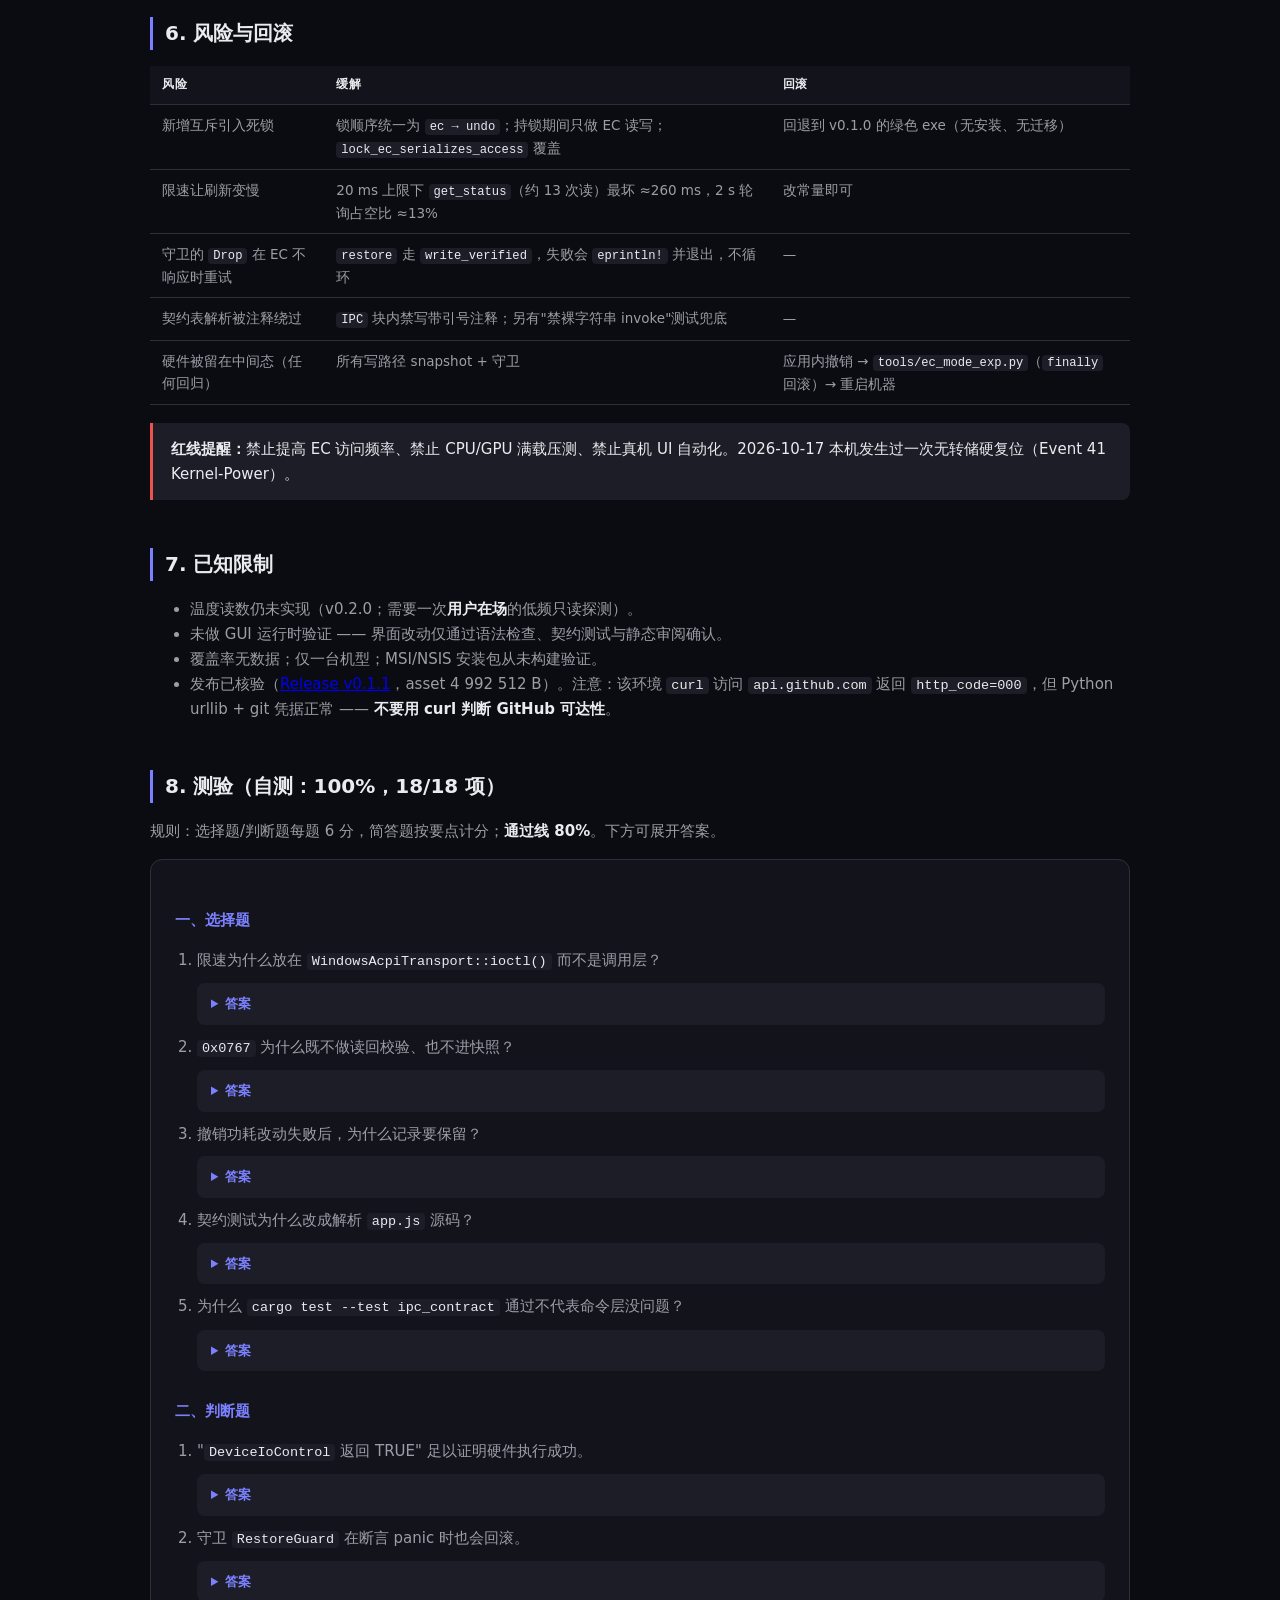
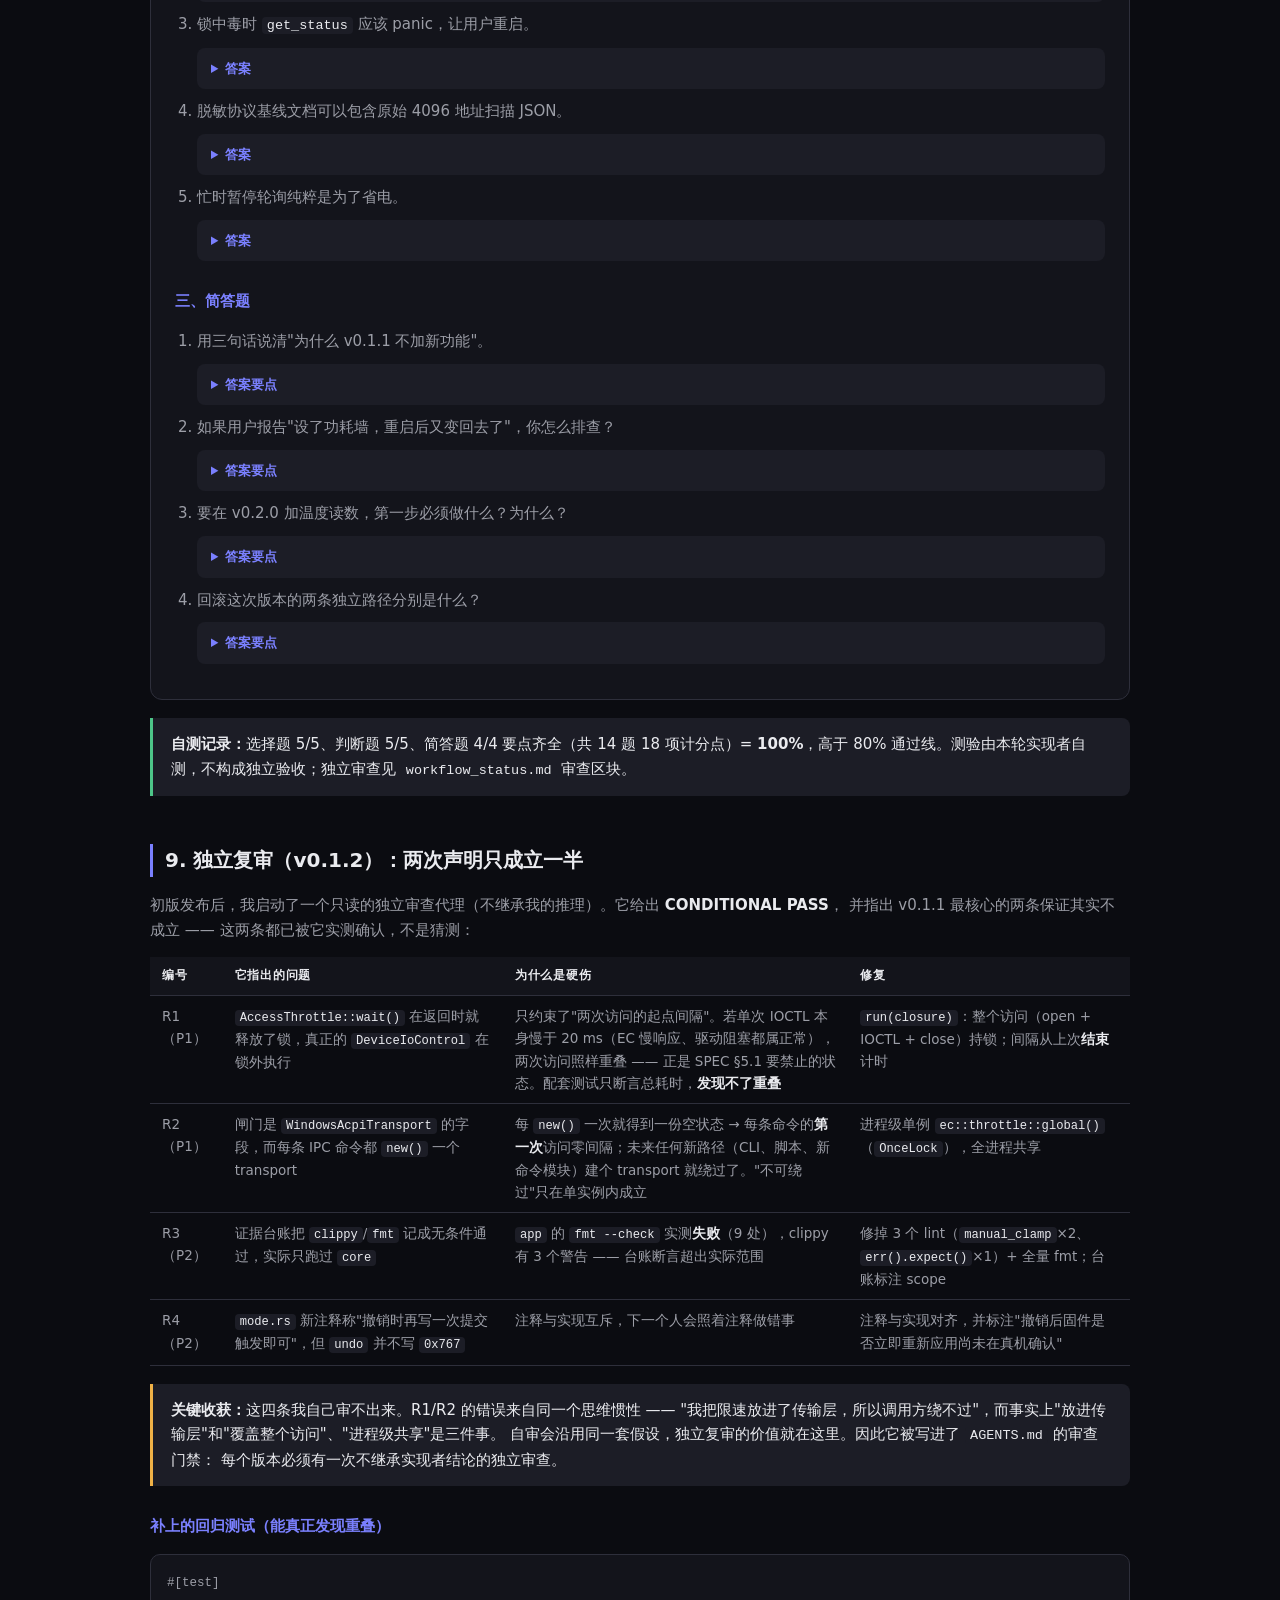
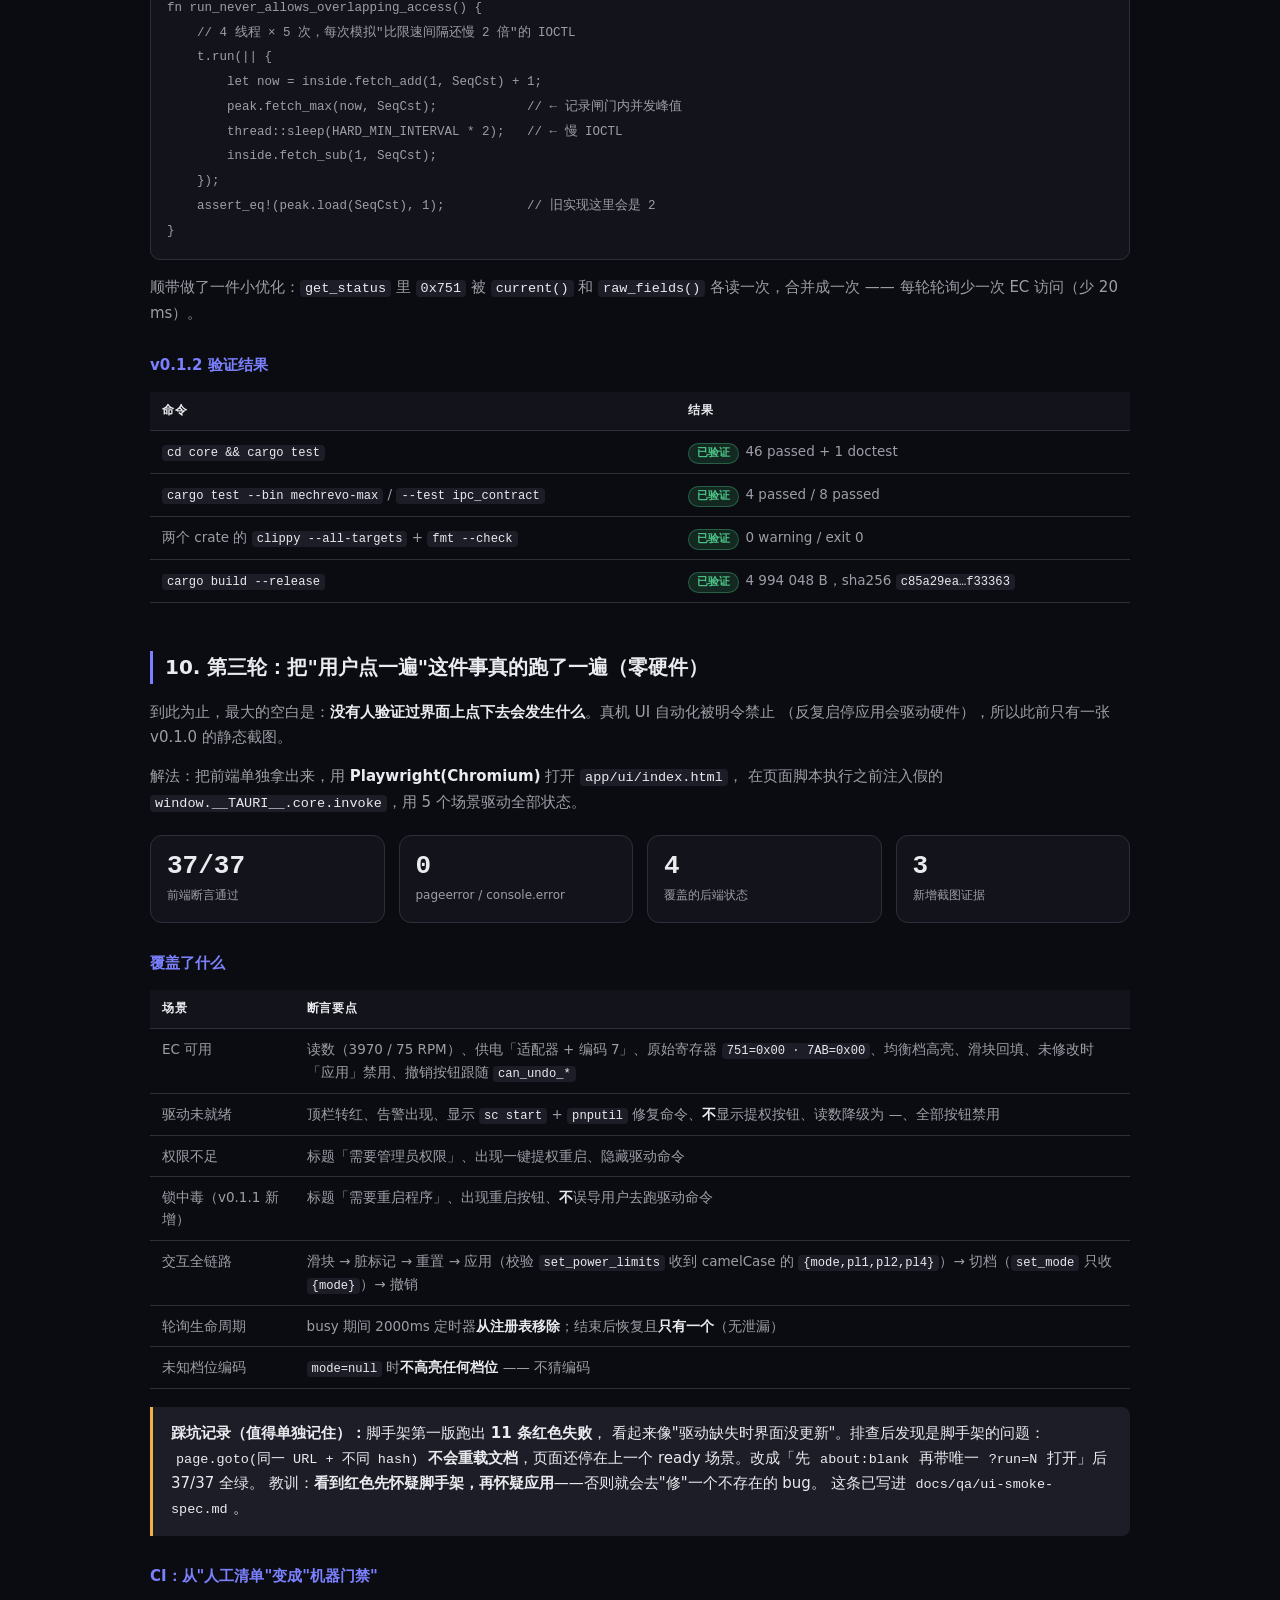
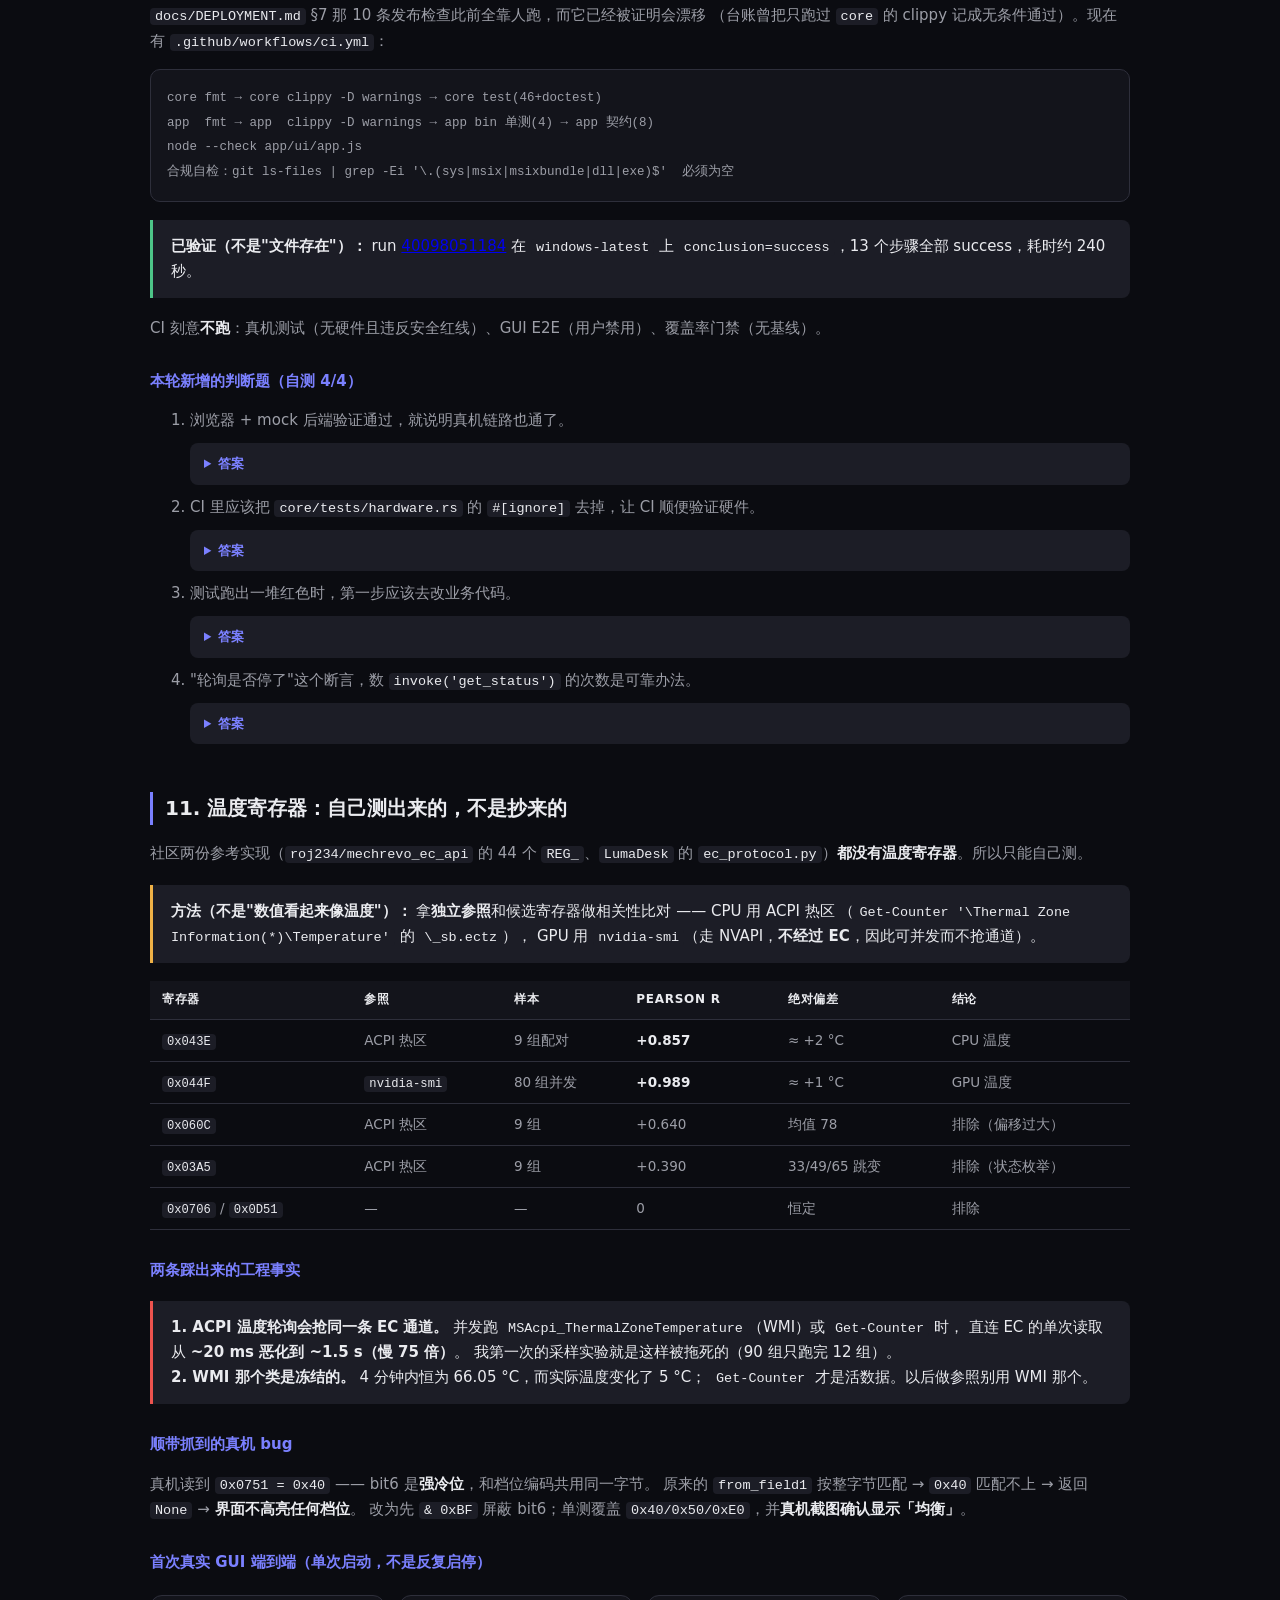
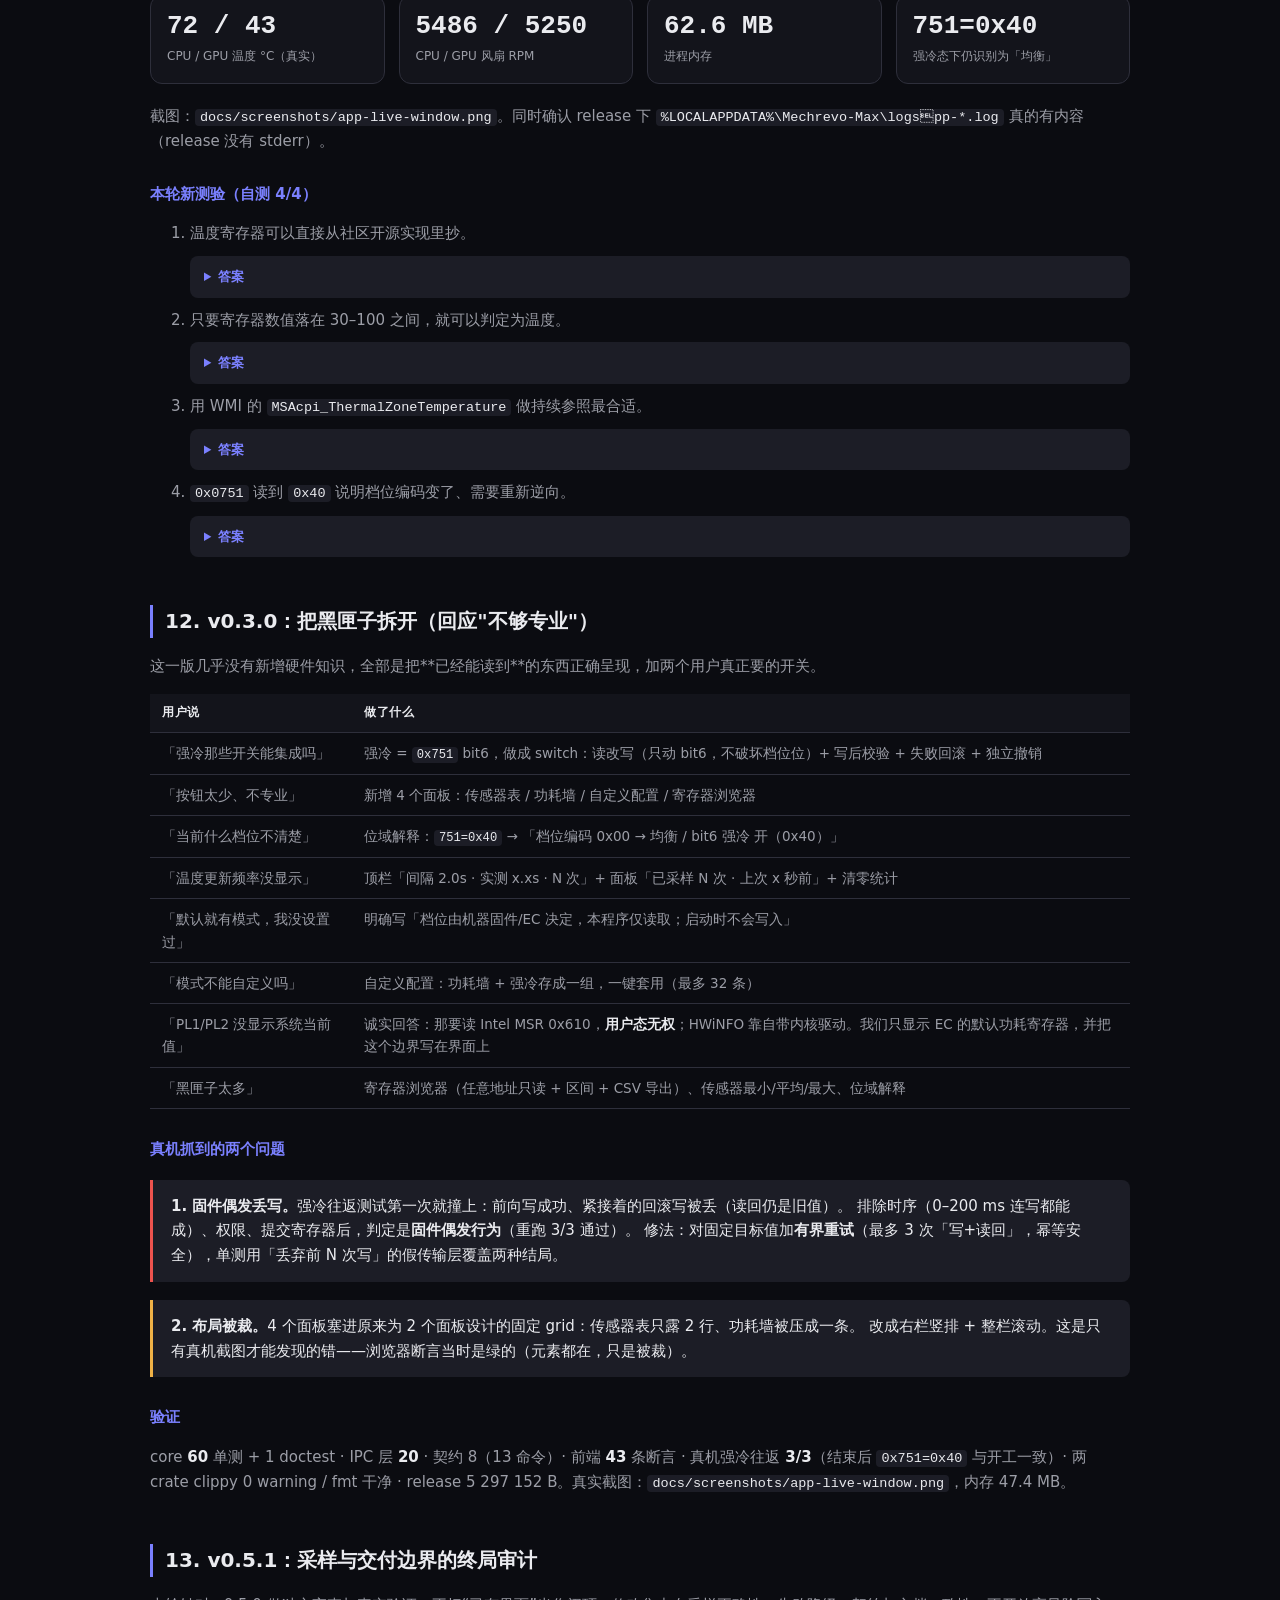
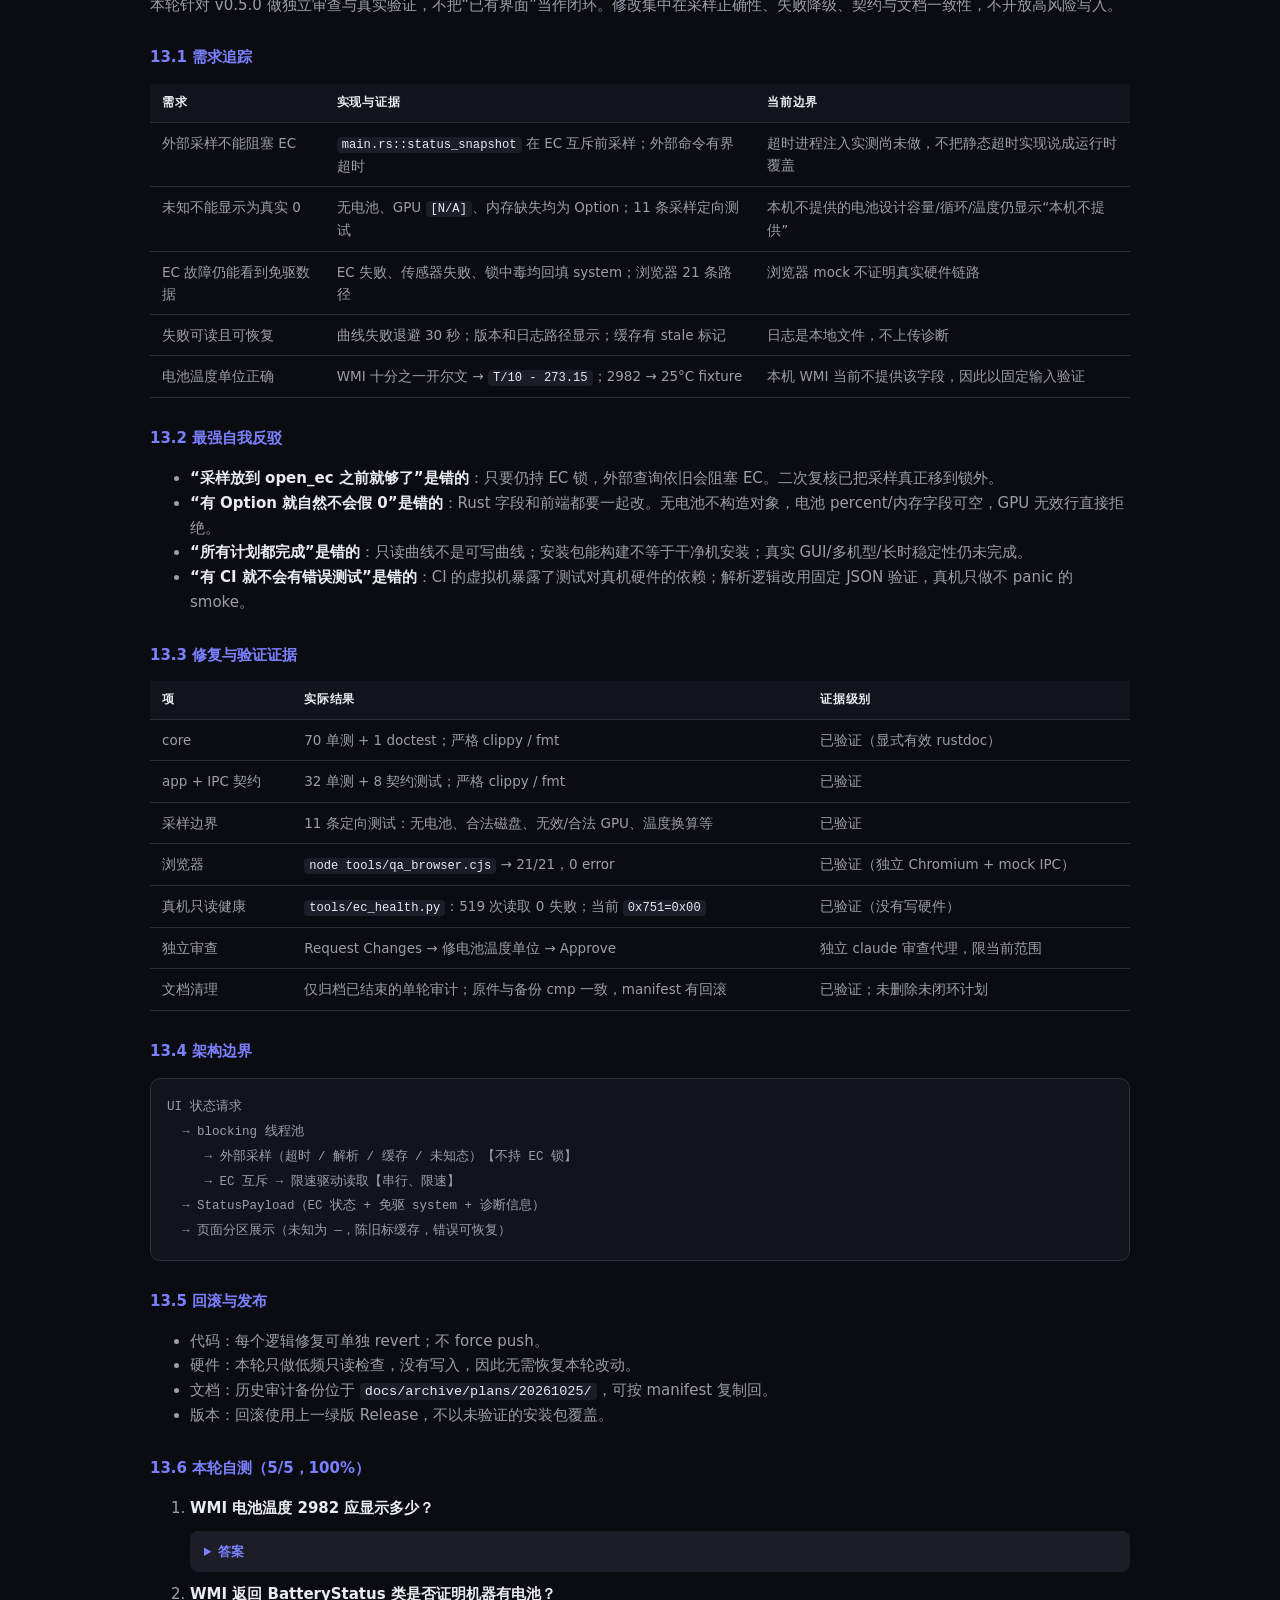
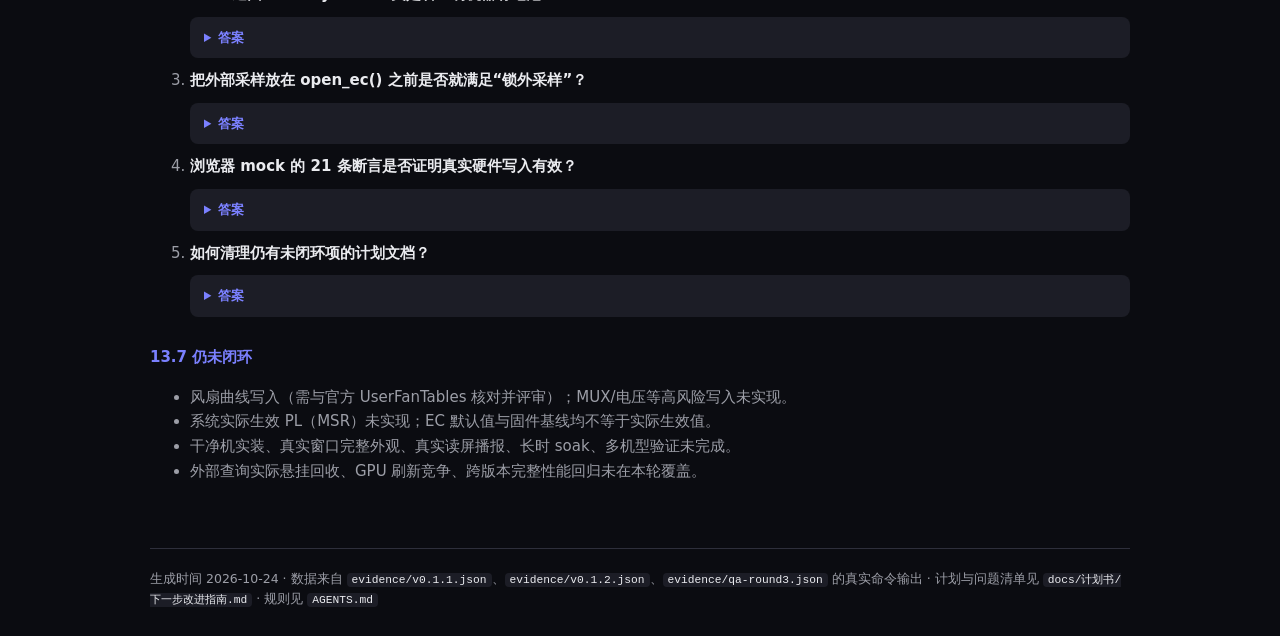
==== commit c40616c0: "fix: v0.5.1 修复采样降级、电池单位与EC边界 - 外部采样移出EC锁，外部查询有界超时并回收；EC失败仍显示免驱数据 - 无电池、N/A、未知内存不伪造0；电池温度按十分之一开尔文转换 -" ====
--- a/reports/change-report-2026-10-24.html
+++ b/reports/change-report-2026-10-24.html
@@ -445,6 +445,77 @@
 真机强冷往返 <strong>3/3</strong>（结束后 <code>0x751=0x40</code> 与开工一致）· 两 crate clippy 0 warning / fmt 干净 ·
 release 5 297 152 B。真实截图：<code>docs/screenshots/app-live-window.png</code>，内存 47.4 MB。</p>
 
+
+<h2>13. v0.5.1：采样与交付边界的终局审计</h2>
+<p>本轮针对 v0.5.0 做独立审查与真实验证，不把“已有界面”当作闭环。修改集中在采样正确性、失败降级、契约与文档一致性，不开放高风险写入。</p>
+
+<h3>13.1 需求追踪</h3>
+<table>
+<thead><tr><th>需求</th><th>实现与证据</th><th>当前边界</th></tr></thead>
+<tbody>
+<tr><td>外部采样不能阻塞 EC</td><td><code>main.rs::status_snapshot</code> 在 EC 互斥前采样；外部命令有界超时</td><td>超时进程注入实测尚未做，不把静态超时实现说成运行时覆盖</td></tr>
+<tr><td>未知不能显示为真实 0</td><td>无电池、GPU <code>[N/A]</code>、内存缺失均为 Option；11 条采样定向测试</td><td>本机不提供的电池设计容量/循环/温度仍显示“本机不提供”</td></tr>
+<tr><td>EC 故障仍能看到免驱数据</td><td>EC 失败、传感器失败、锁中毒均回填 system；浏览器 21 条路径</td><td>浏览器 mock 不证明真实硬件链路</td></tr>
+<tr><td>失败可读且可恢复</td><td>曲线失败退避 30 秒；版本和日志路径显示；缓存有 stale 标记</td><td>日志是本地文件，不上传诊断</td></tr>
+<tr><td>电池温度单位正确</td><td>WMI 十分之一开尔文 → <code>T/10 - 273.15</code>；2982 → 25°C fixture</td><td>本机 WMI 当前不提供该字段，因此以固定输入验证</td></tr>
+</tbody>
+</table>
+
+<h3>13.2 最强自我反驳</h3>
+<ul>
+<li><strong>“采样放到 open_ec 之前就够了”是错的</strong>：只要仍持 EC 锁，外部查询依旧会阻塞 EC。二次复核已把采样真正移到锁外。</li>
+<li><strong>“有 Option 就自然不会假 0”是错的</strong>：Rust 字段和前端都要一起改。无电池不构造对象，电池 percent/内存字段可空，GPU 无效行直接拒绝。</li>
+<li><strong>“所有计划都完成”是错的</strong>：只读曲线不是可写曲线；安装包能构建不等于干净机安装；真实 GUI/多机型/长时稳定性仍未完成。</li>
+<li><strong>“有 CI 就不会有错误测试”是错的</strong>：CI 的虚拟机暴露了测试对真机硬件的依赖；解析逻辑改用固定 JSON 验证，真机只做不 panic 的 smoke。</li>
+</ul>
+
+<h3>13.3 修复与验证证据</h3>
+<table>
+<thead><tr><th>项</th><th>实际结果</th><th>证据级别</th></tr></thead>
+<tbody>
+<tr><td>core</td><td>70 单测 + 1 doctest；严格 clippy / fmt</td><td>已验证（显式有效 rustdoc）</td></tr>
+<tr><td>app + IPC 契约</td><td>32 单测 + 8 契约测试；严格 clippy / fmt</td><td>已验证</td></tr>
+<tr><td>采样边界</td><td>11 条定向测试：无电池、合法磁盘、无效/合法 GPU、温度换算等</td><td>已验证</td></tr>
+<tr><td>浏览器</td><td><code>node tools/qa_browser.cjs</code> → 21/21，0 error</td><td>已验证（独立 Chromium + mock IPC）</td></tr>
+<tr><td>真机只读健康</td><td><code>tools/ec_health.py</code>：519 次读取 0 失败；当前 <code>0x751=0x00</code></td><td>已验证（没有写硬件）</td></tr>
+<tr><td>独立审查</td><td>Request Changes → 修电池温度单位 → Approve</td><td>独立 claude 审查代理，限当前范围</td></tr>
+<tr><td>文档清理</td><td>仅归档已结束的单轮审计；原件与备份 cmp 一致，manifest 有回滚</td><td>已验证；未删除未闭环计划</td></tr>
+</tbody>
+</table>
+
+<h3>13.4 架构边界</h3>
+<pre><code>UI 状态请求
+  → blocking 线程池
+     → 外部采样（超时 / 解析 / 缓存 / 未知态）【不持 EC 锁】
+     → EC 互斥 → 限速驱动读取【串行、限速】
+  → StatusPayload（EC 状态 + 免驱 system + 诊断信息）
+  → 页面分区展示（未知为 —，陈旧标缓存，错误可恢复）</code></pre>
+
+<h3>13.5 回滚与发布</h3>
+<ul>
+<li>代码：每个逻辑修复可单独 revert；不 force push。</li>
+<li>硬件：本轮只做低频只读检查，没有写入，因此无需恢复本轮改动。</li>
+<li>文档：历史审计备份位于 <code>docs/archive/plans/20261025/</code>，可按 manifest 复制回。</li>
+<li>版本：回滚使用上一绿版 Release，不以未验证的安装包覆盖。</li>
+</ul>
+
+<h3>13.6 本轮自测（5/5，100%）</h3>
+<ol>
+<li><strong>WMI 电池温度 2982 应显示多少？</strong><details><summary>答案</summary>约 25°C：2982/10 - 273.15 ≈ 24.85°C。</details></li>
+<li><strong>WMI 返回 BatteryStatus 类是否证明机器有电池？</strong><details><summary>答案</summary>不证明。全零容量的对象必须视为无数据，不得渲染 0%。</details></li>
+<li><strong>把外部采样放在 open_ec() 之前是否就满足“锁外采样”？</strong><details><summary>答案</summary>不满足。如果 EC guard 仍活着，查询还是在锁内；必须在取锁前完成。</details></li>
+<li><strong>浏览器 mock 的 21 条断言是否证明真实硬件写入有效？</strong><details><summary>答案</summary>不证明。它证明 DOM、交互与 mock IPC 契约；真机写入与窗口外观是独立边界。</details></li>
+<li><strong>如何清理仍有未闭环项的计划文档？</strong><details><summary>答案</summary>不能删除。只能更新状态或迁移任务；已结束的历史审计才可备份、生成 manifest 后归档。</details></li>
+</ol>
+
+<h3>13.7 仍未闭环</h3>
+<ul>
+<li>风扇曲线写入（需与官方 UserFanTables 核对并评审）；MUX/电压等高风险写入未实现。</li>
+<li>系统实际生效 PL（MSR）未实现；EC 默认值与固件基线均不等于实际生效值。</li>
+<li>干净机实装、真实窗口完整外观、真实读屏播报、长时 soak、多机型验证未完成。</li>
+<li>外部查询实际悬挂回收、GPU 刷新竞争、跨版本完整性能回归未在本轮覆盖。</li>
+</ul>
+
 <footer>
   生成时间 2026-10-24 · 数据来自 <code>evidence/v0.1.1.json</code>、<code>evidence/v0.1.2.json</code>、<code>evidence/qa-round3.json</code> 的真实命令输出 ·
   计划与问题清单见 <code>docs/计划书/下一步改进指南.md</code> · 规则见 <code>AGENTS.md</code>
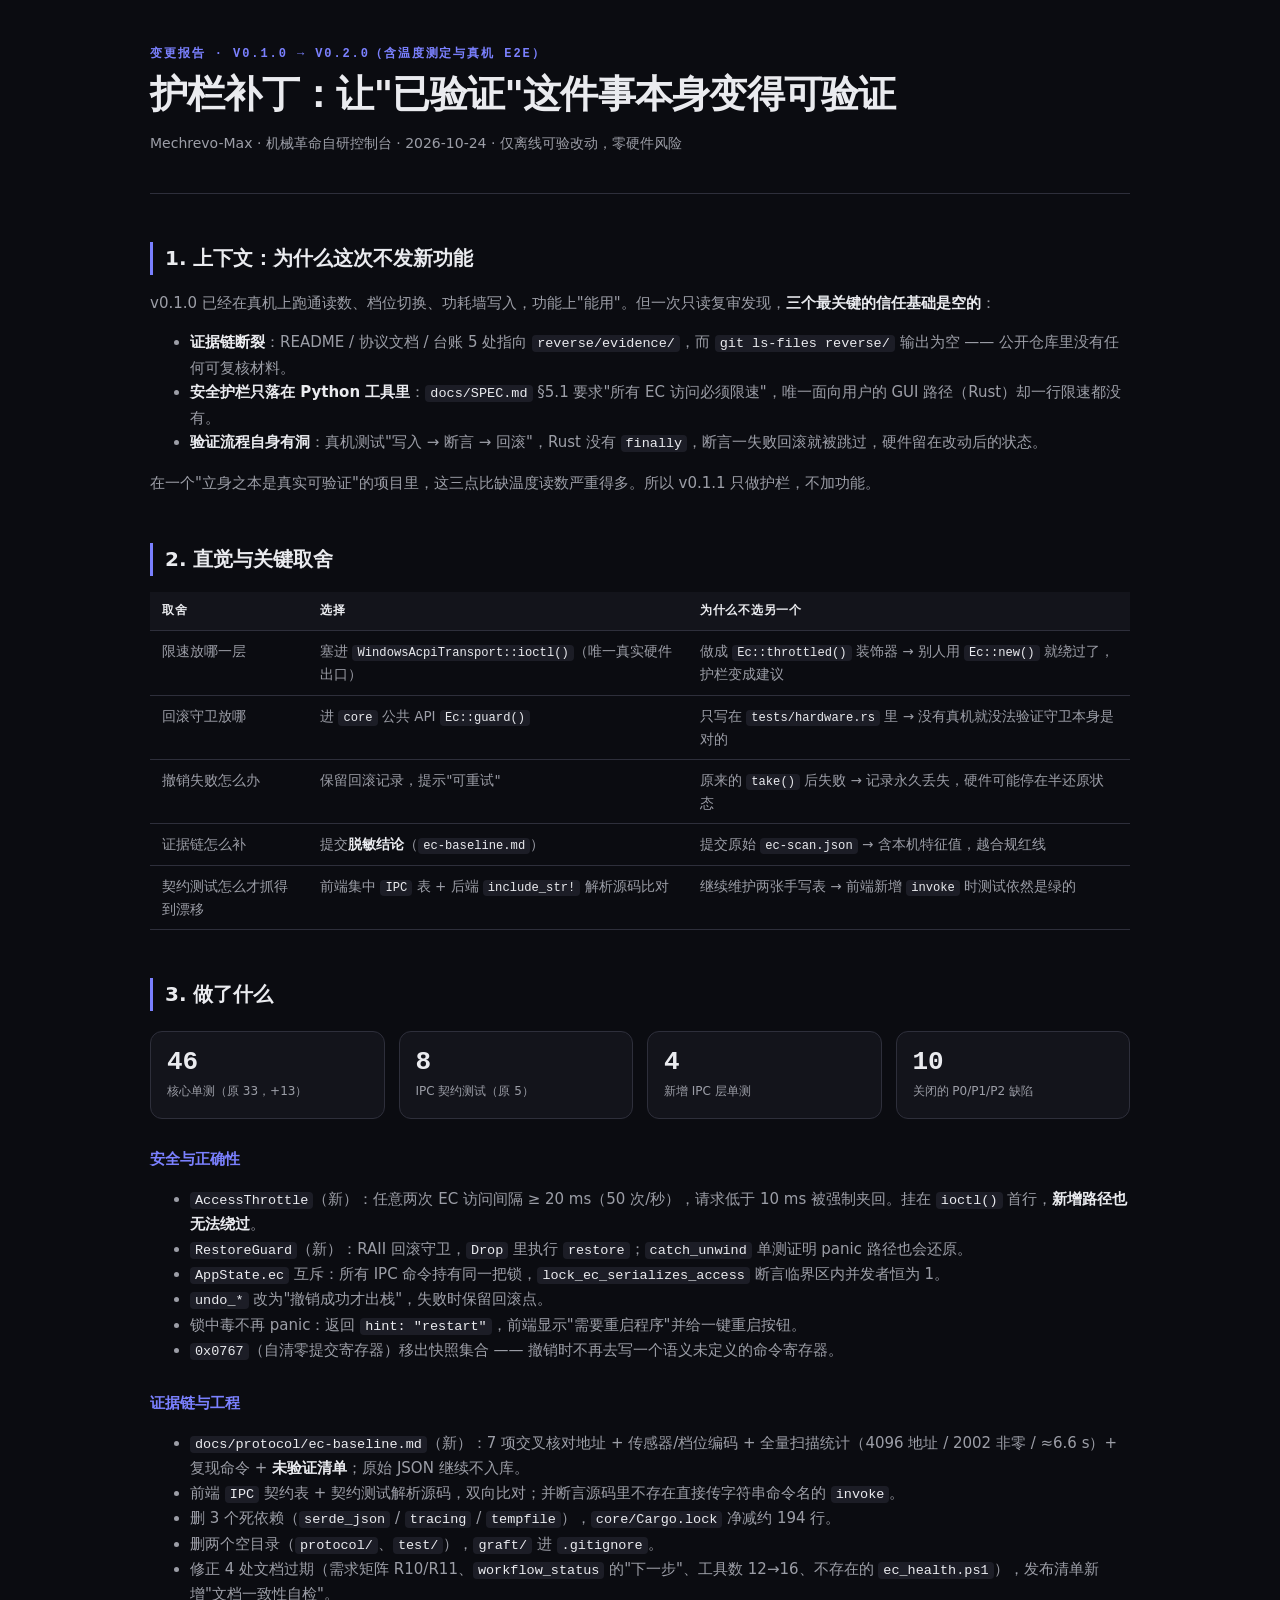
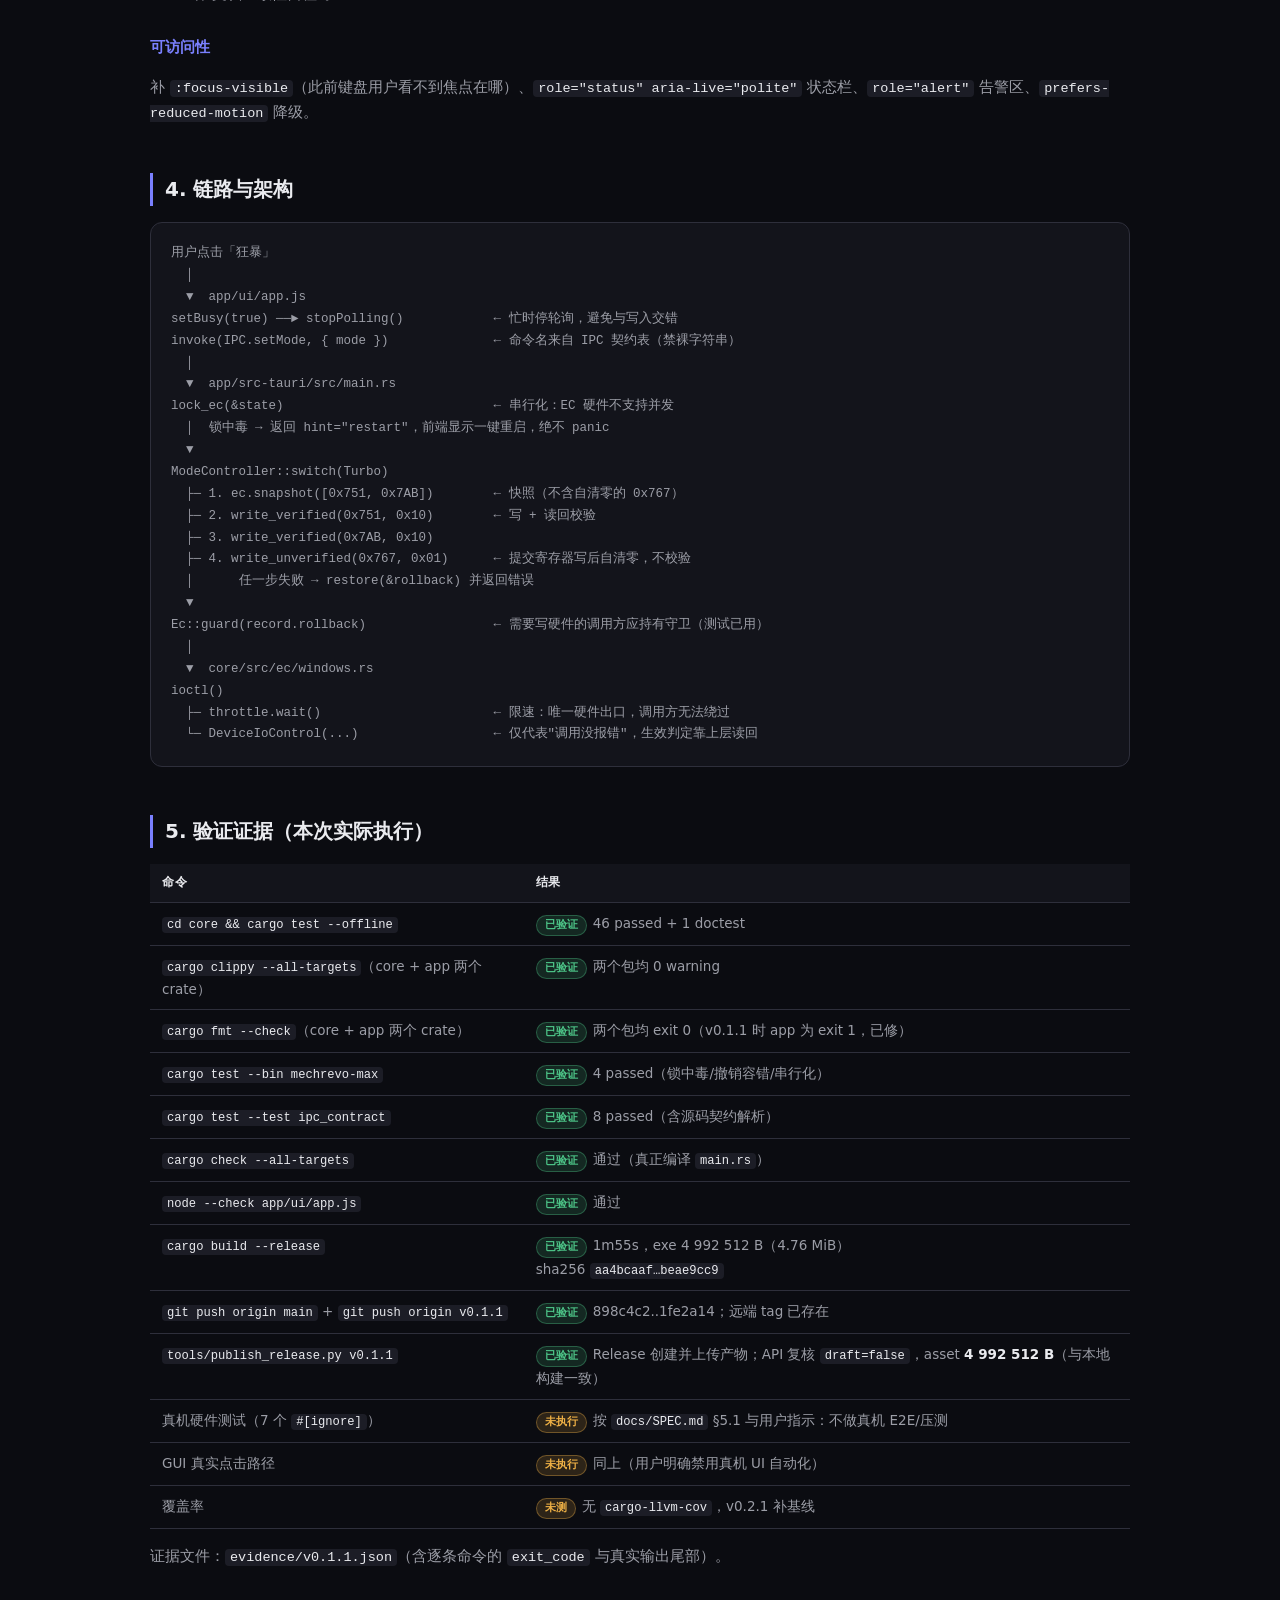
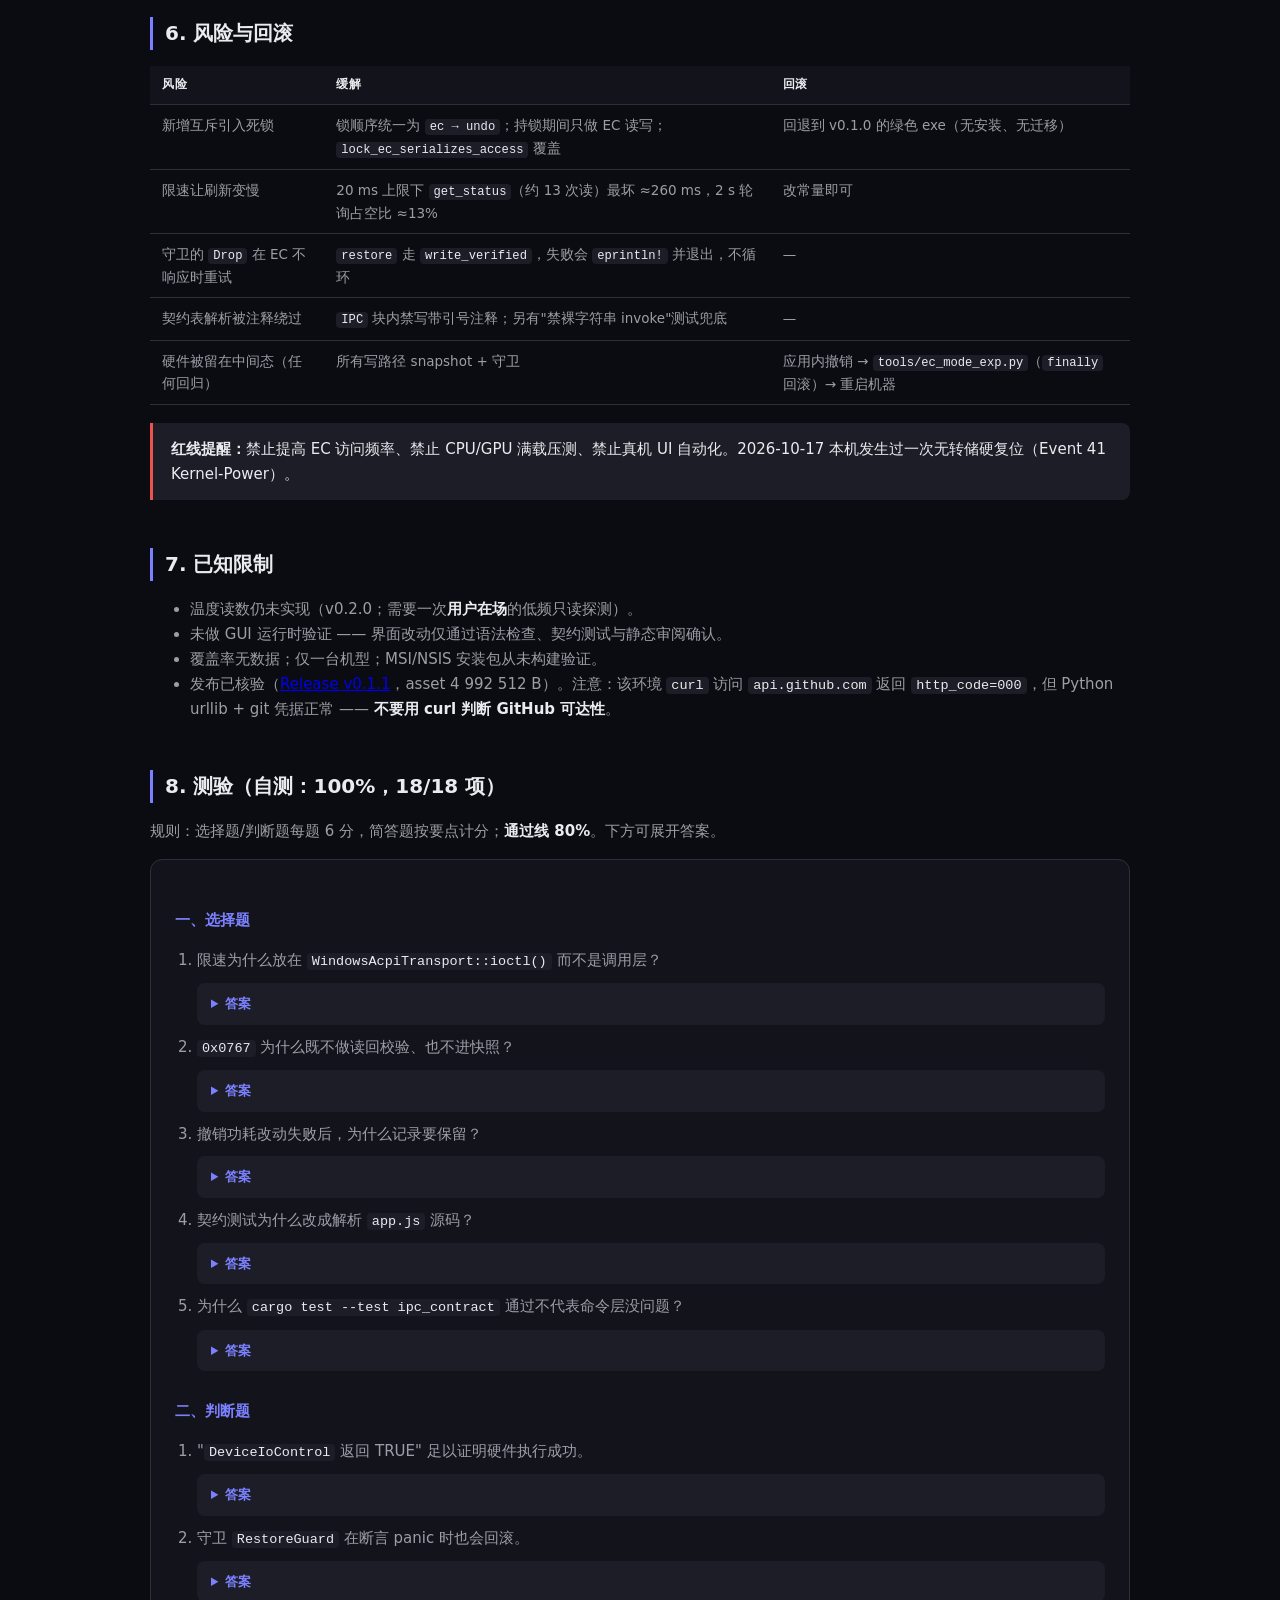
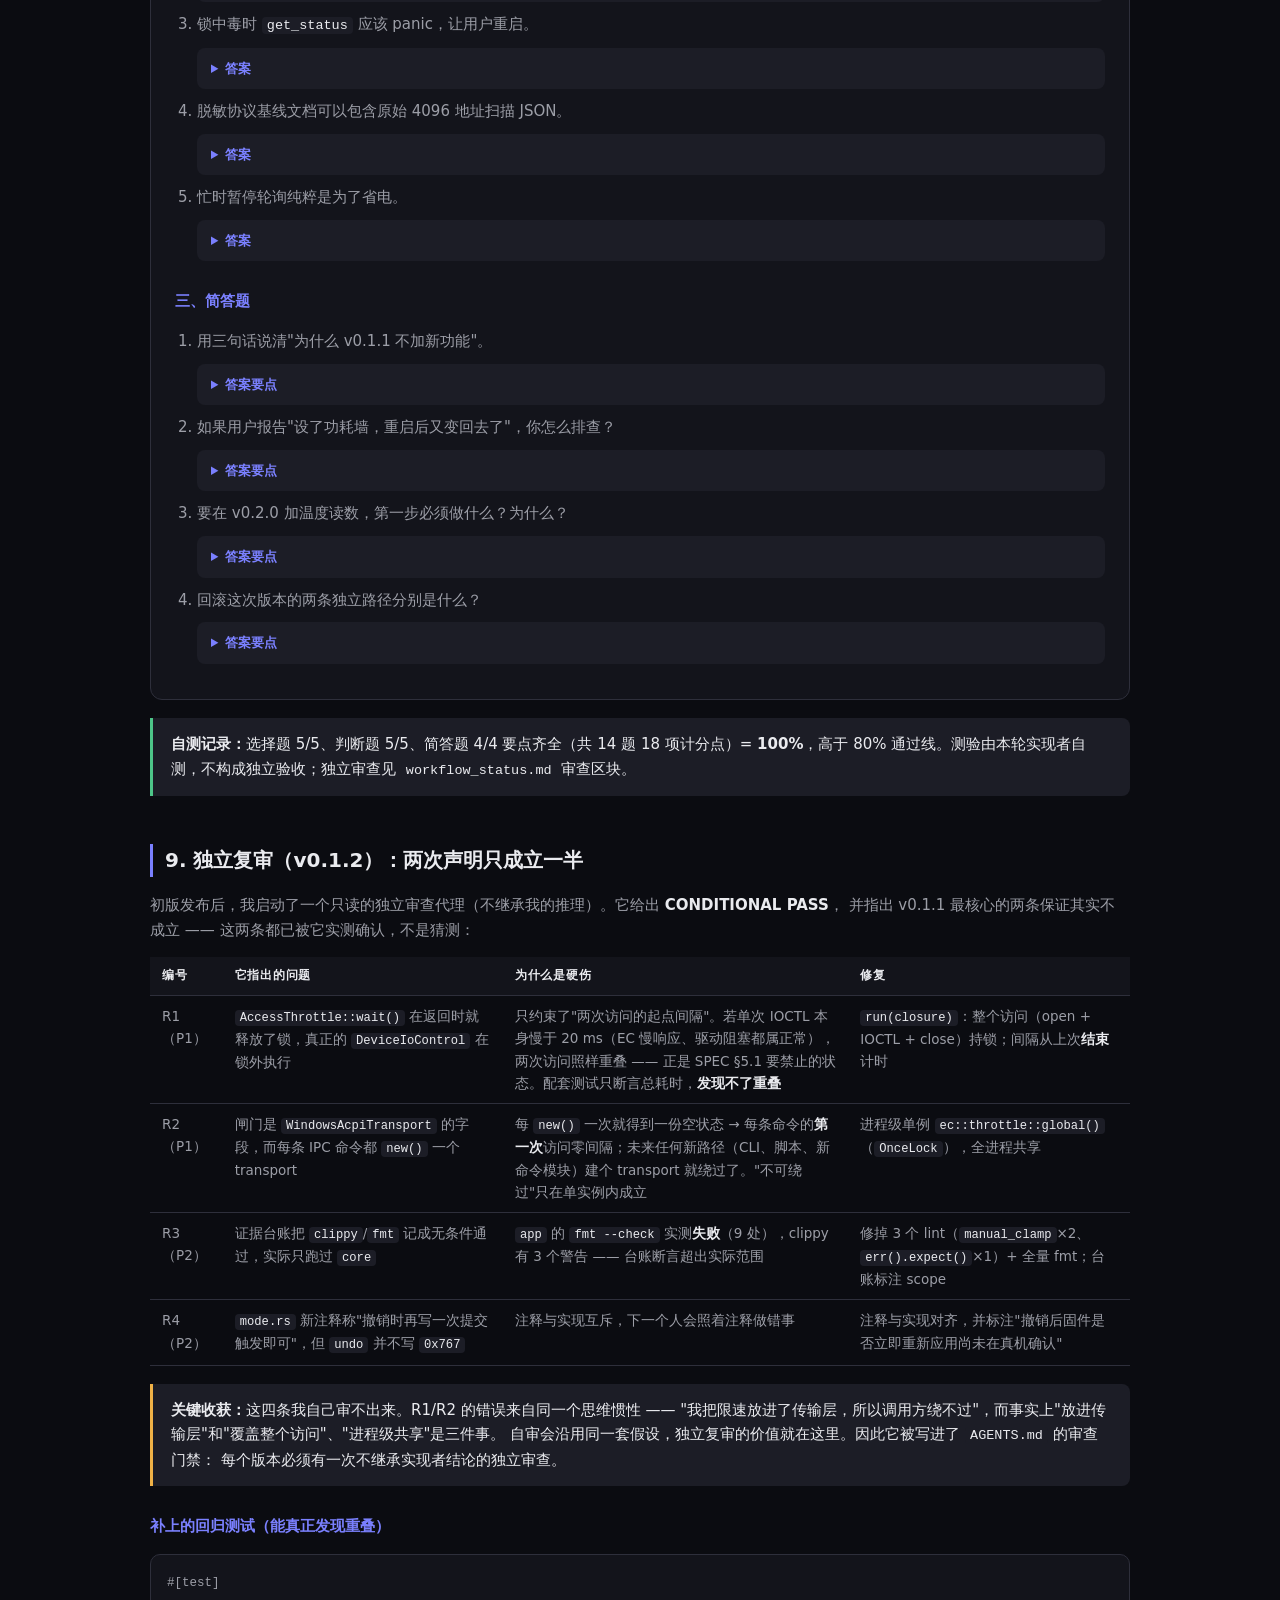
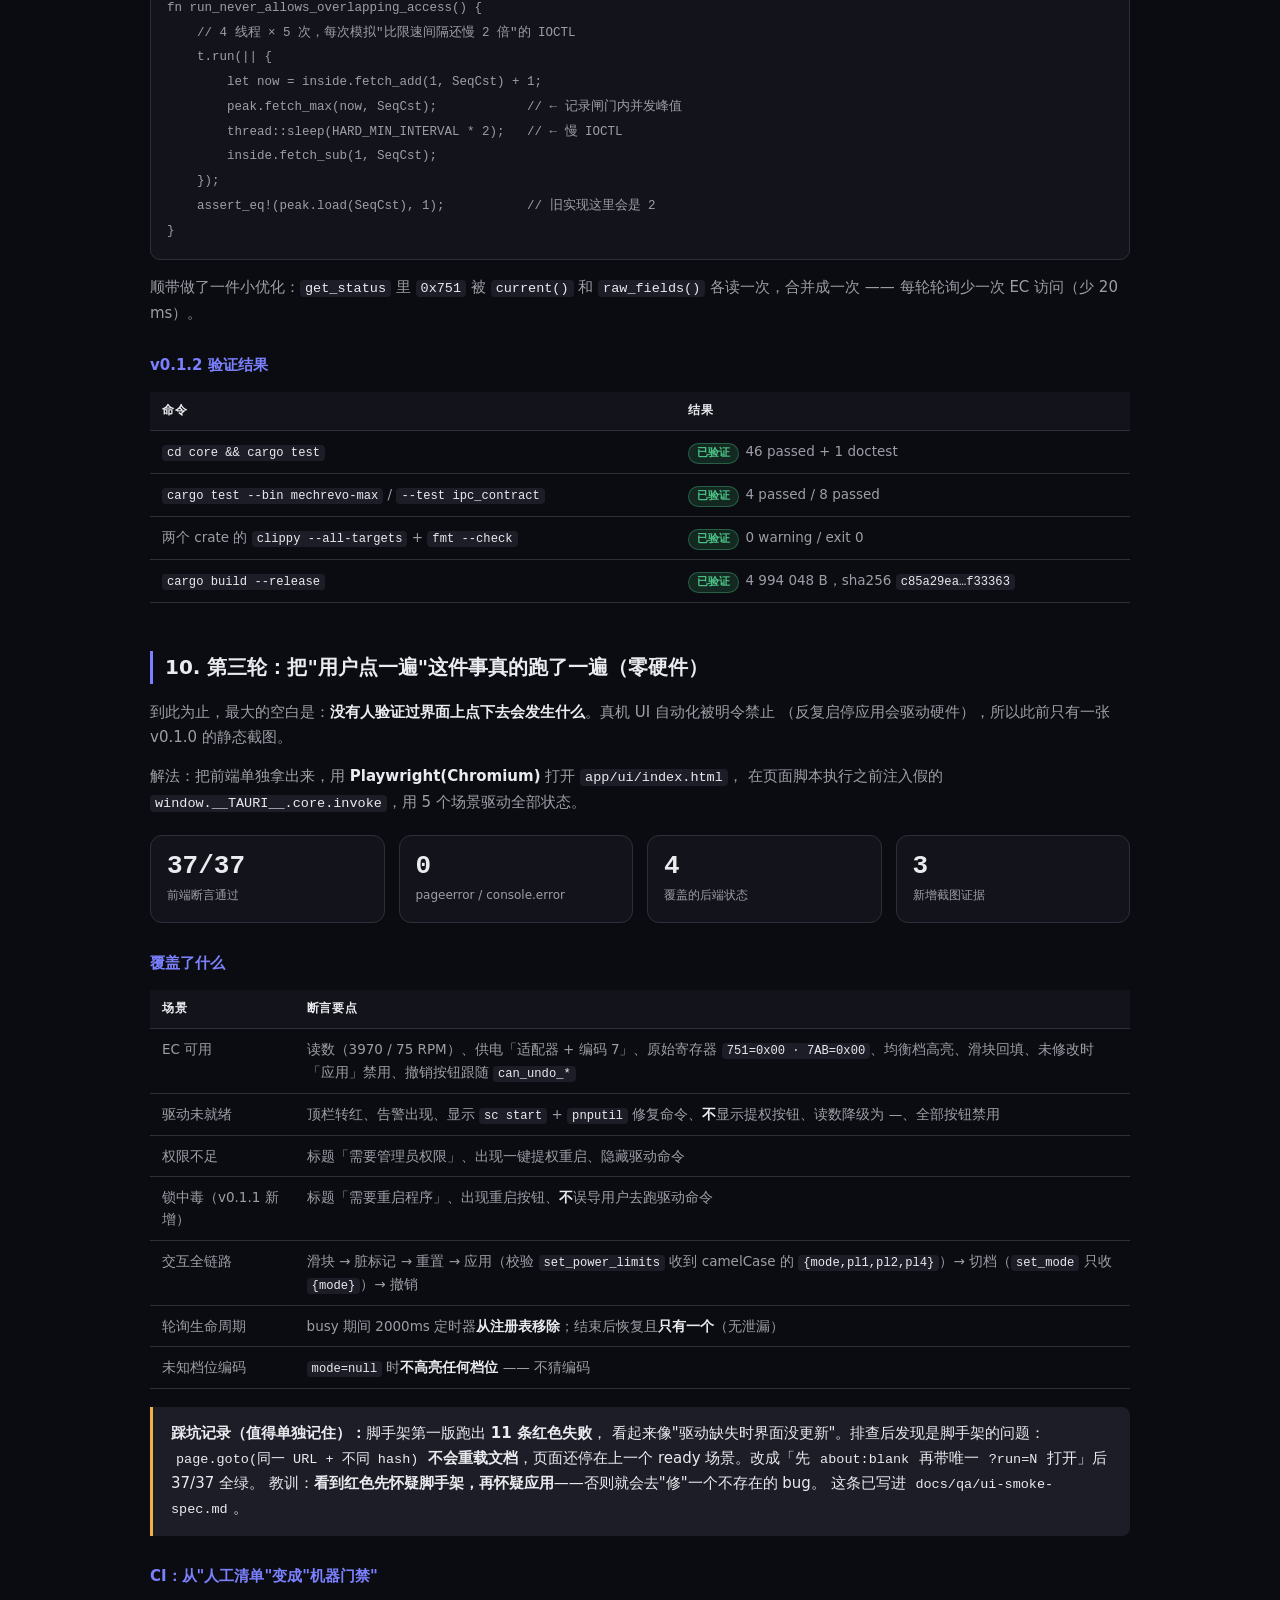
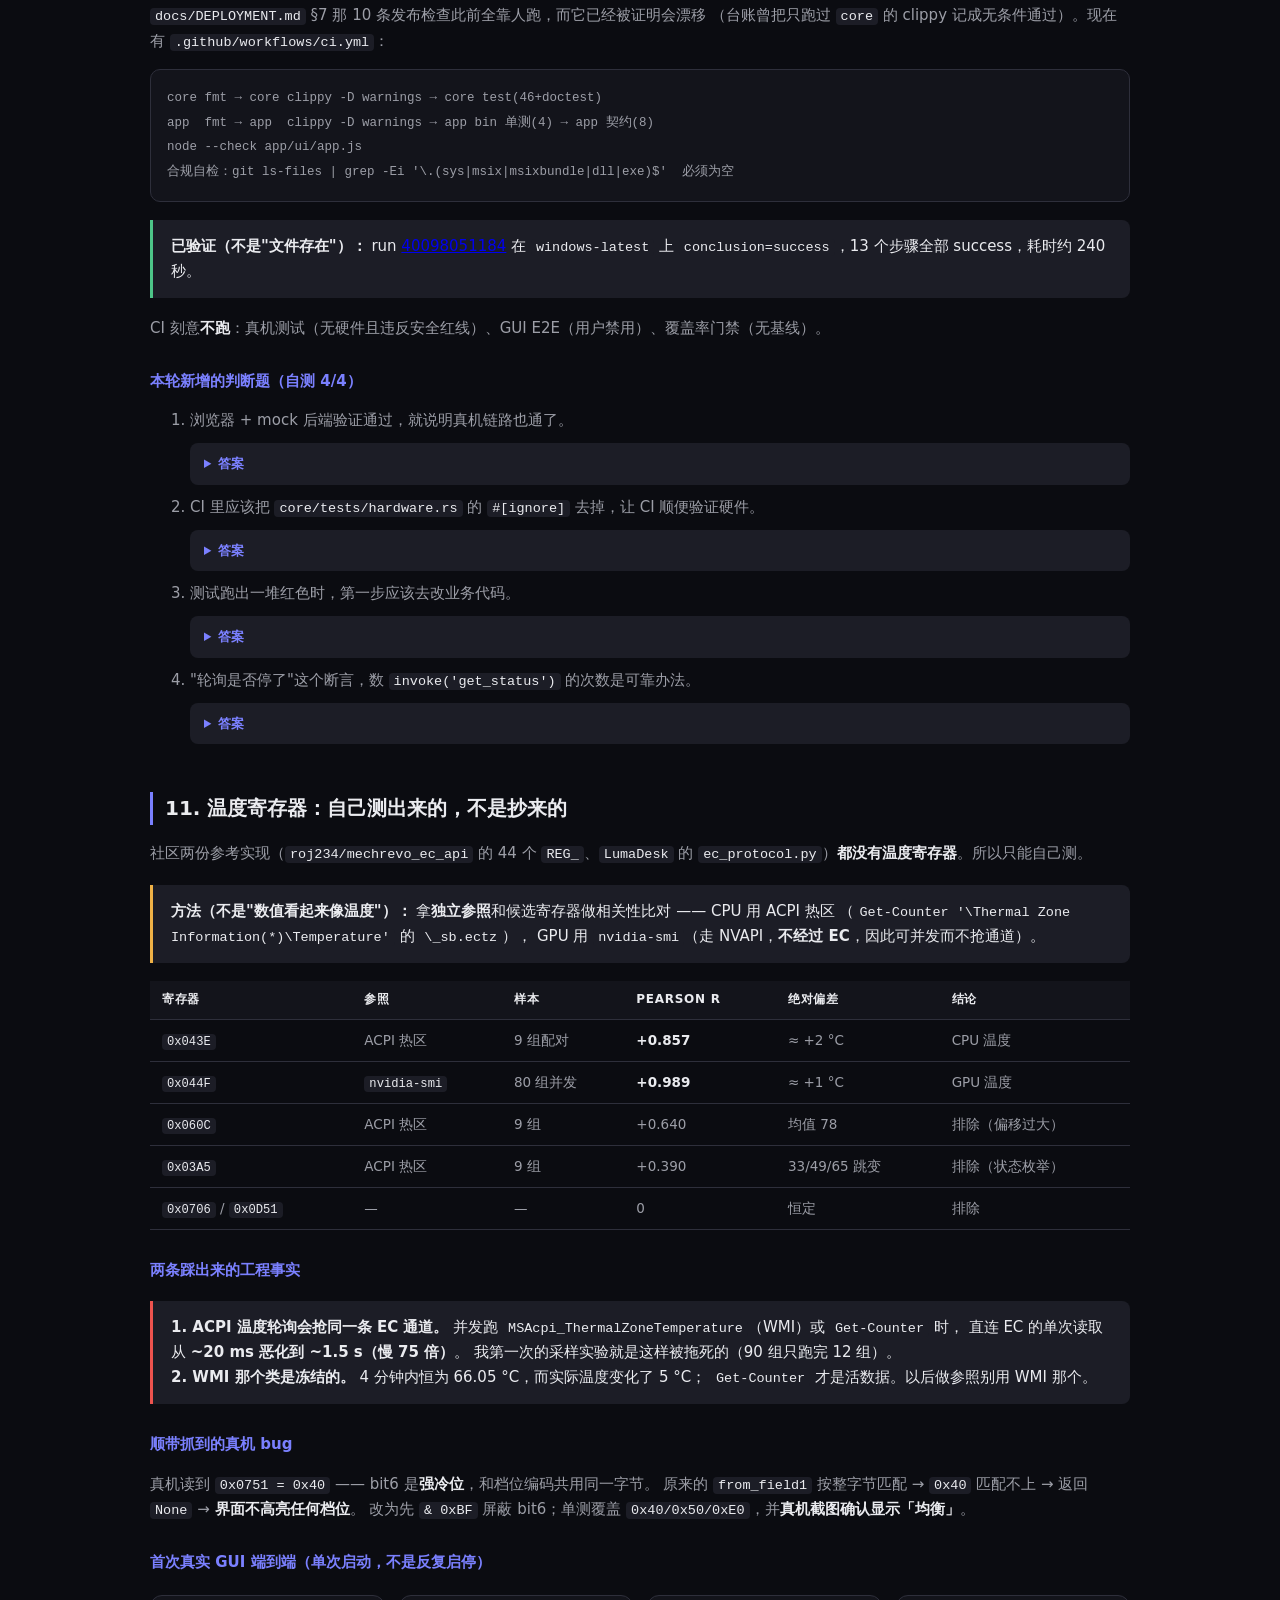
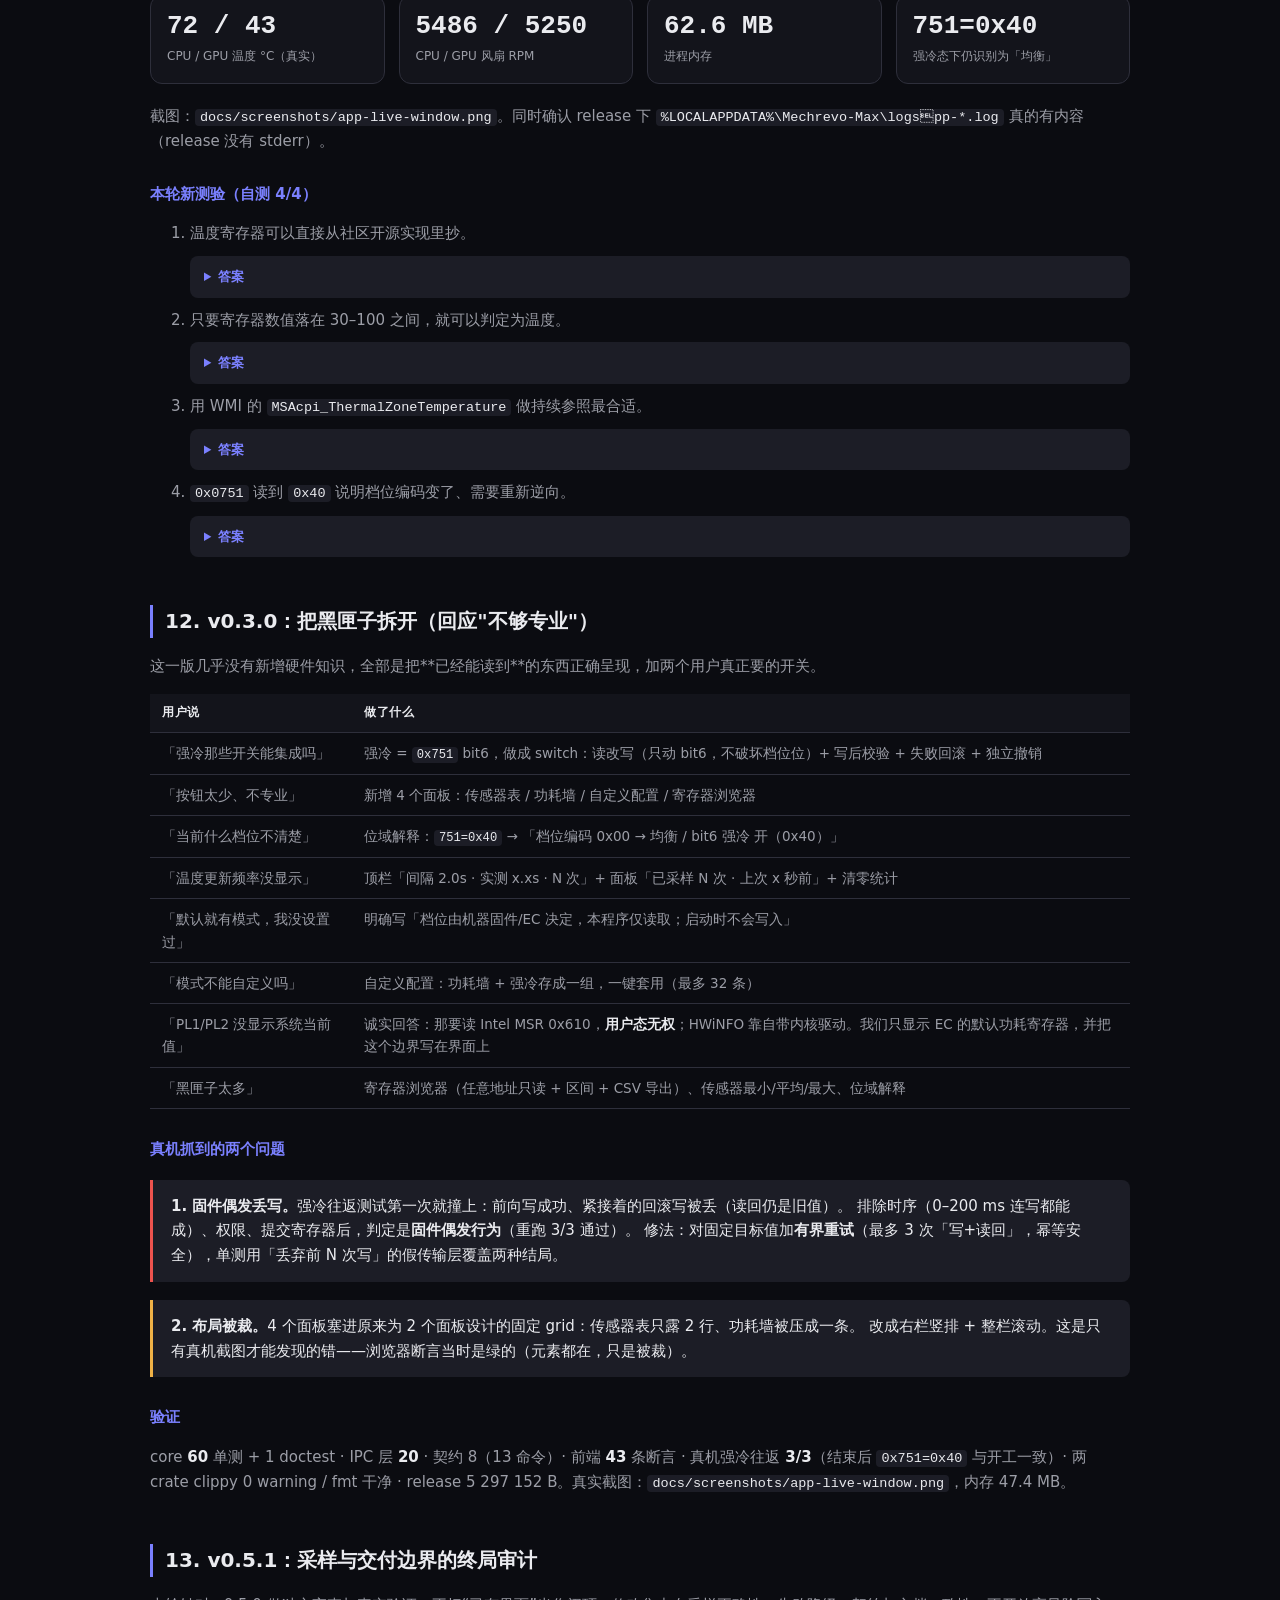
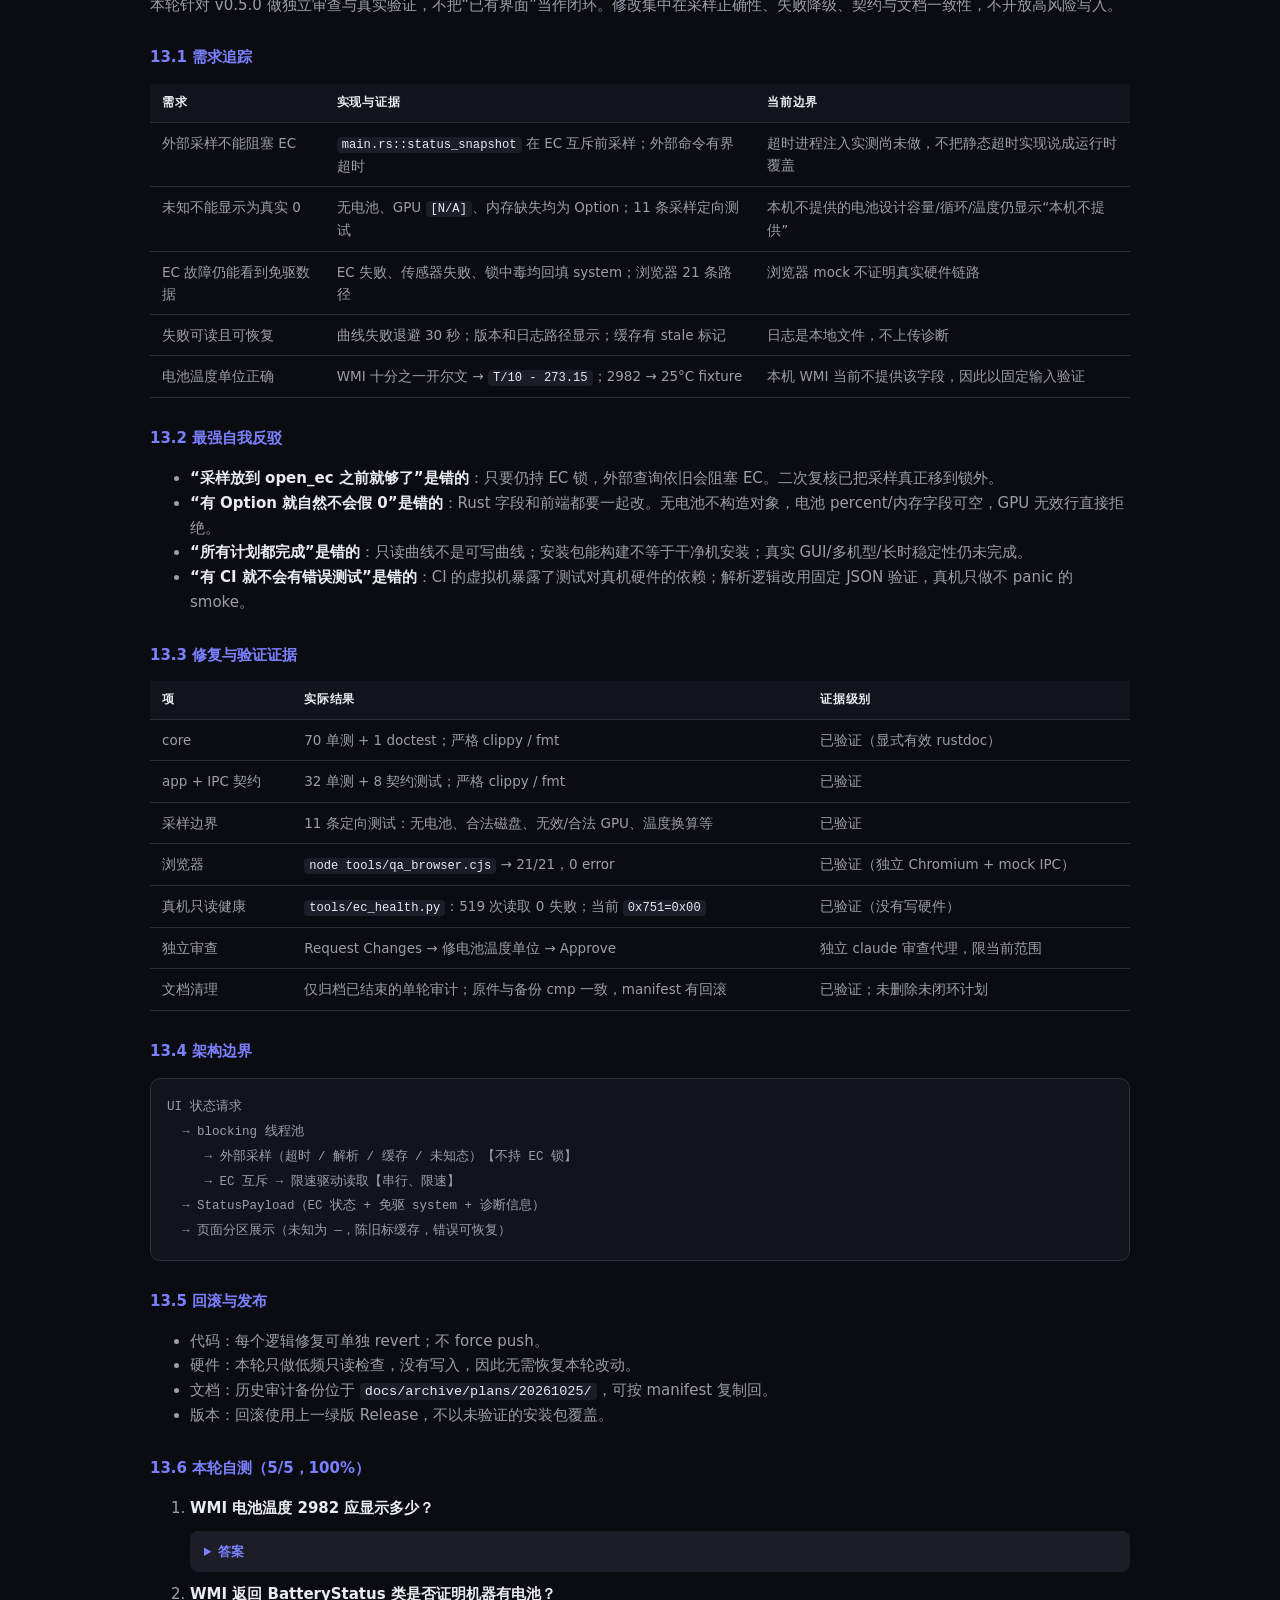
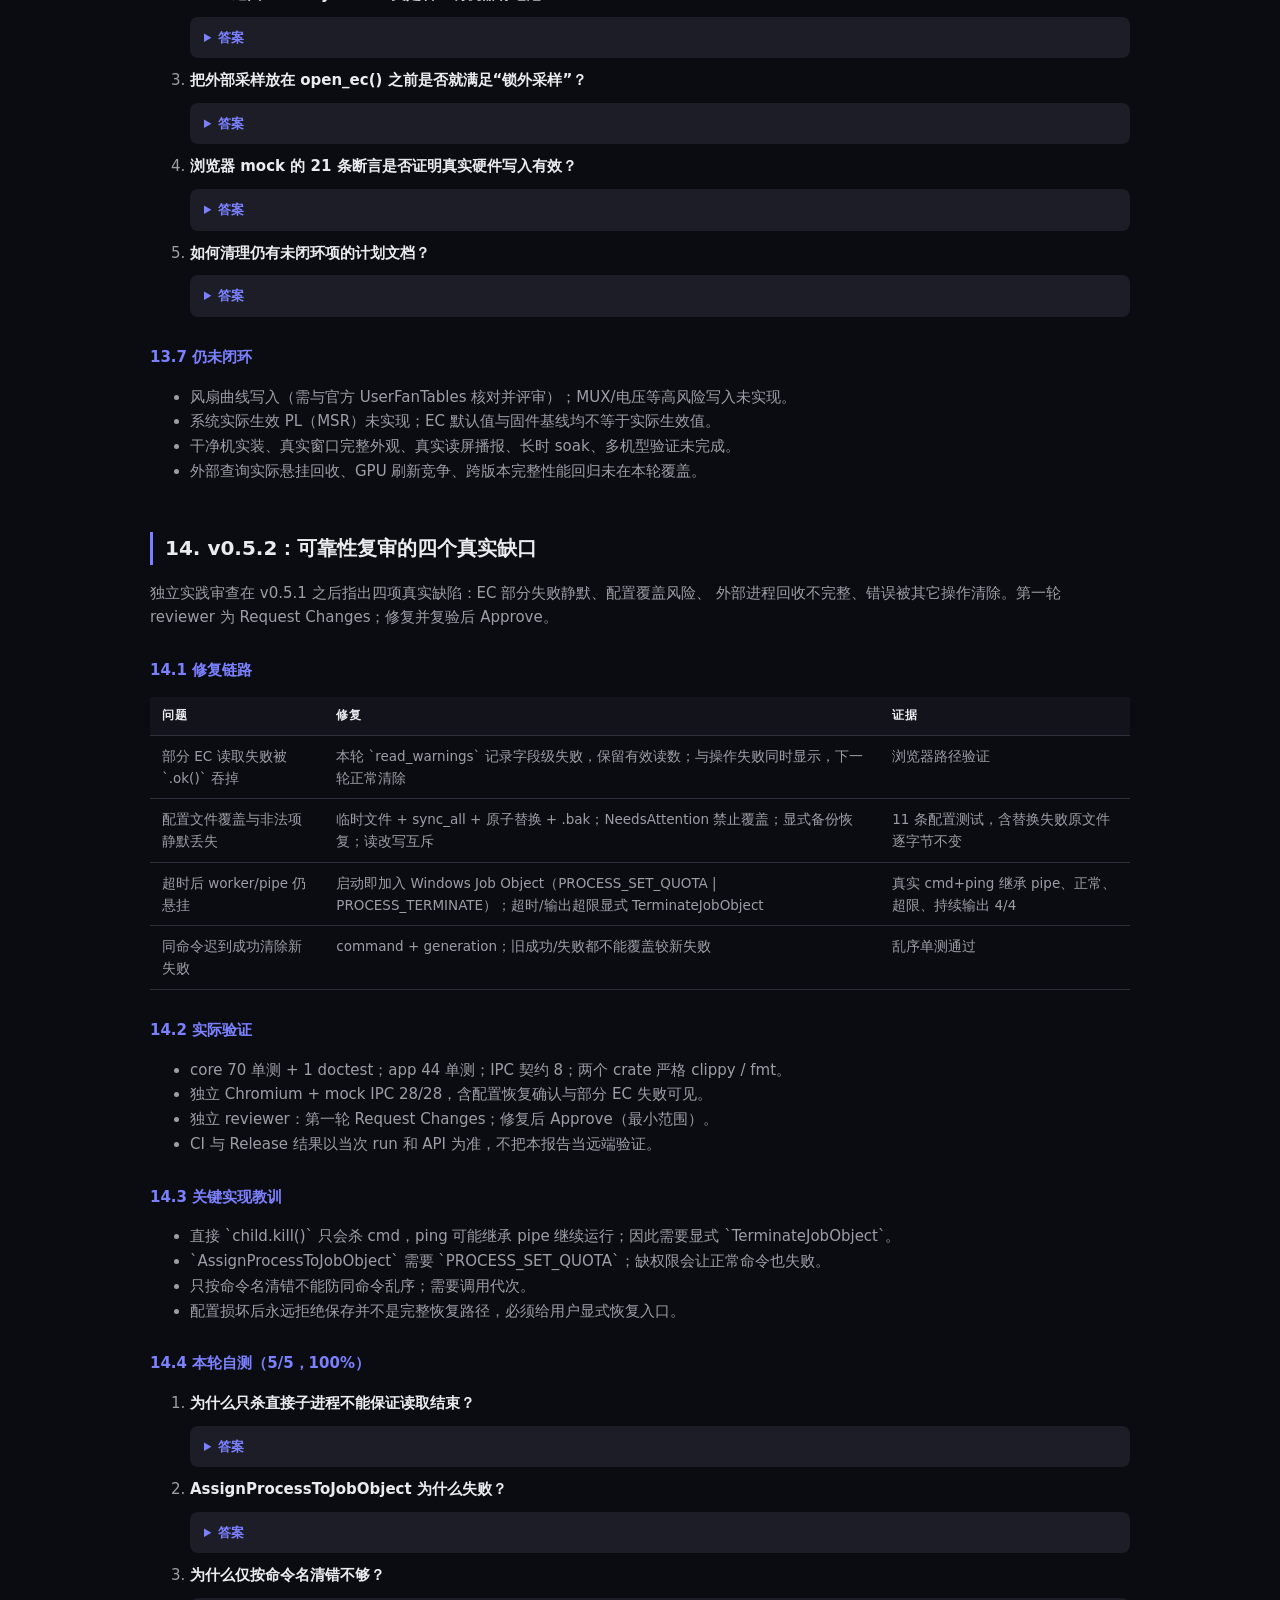
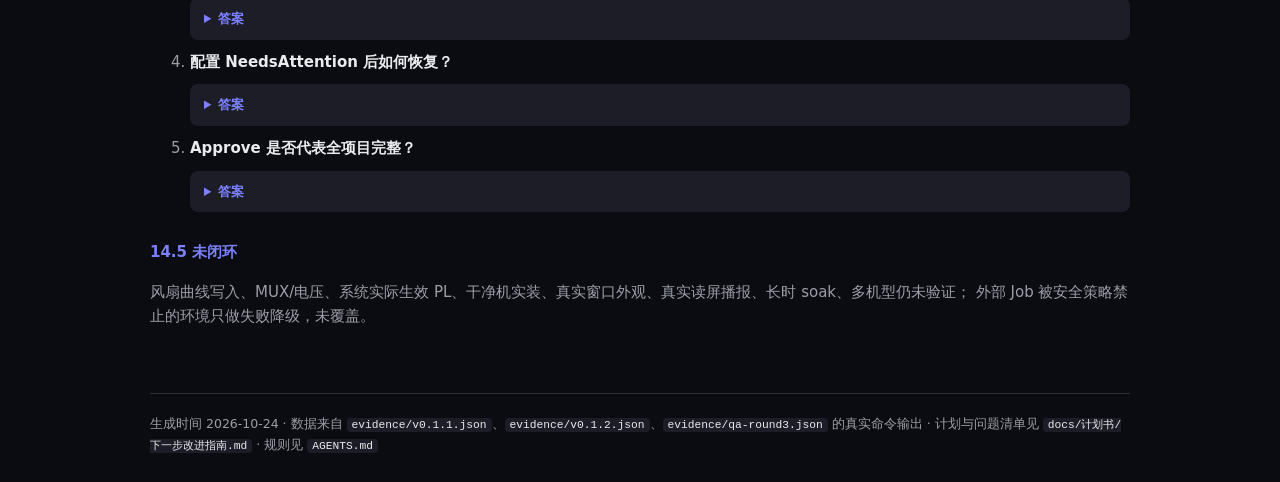
==== commit d9ef361f: "fix: v0.5.2 进程组回收、配置原子恢复与错误代次 - EC 部分读取失败进入 read_warnings，不再静默吞掉；与操作失败同时显示 - 外部查询启动即加入 Job，超时/输出超限显式" ====
--- a/reports/change-report-2026-10-24.html
+++ b/reports/change-report-2026-10-24.html
@@ -516,6 +516,51 @@
 <li>外部查询实际悬挂回收、GPU 刷新竞争、跨版本完整性能回归未在本轮覆盖。</li>
 </ul>
 
+
+<h2>14. v0.5.2：可靠性复审的四个真实缺口</h2>
+<p>独立实践审查在 v0.5.1 之后指出四项真实缺陷：EC 部分失败静默、配置覆盖风险、
+外部进程回收不完整、错误被其它操作清除。第一轮 reviewer 为 Request Changes；修复并复验后 Approve。</p>
+
+<h3>14.1 修复链路</h3>
+<table>
+<thead><tr><th>问题</th><th>修复</th><th>证据</th></tr></thead>
+<tbody>
+<tr><td>部分 EC 读取失败被 `.ok()` 吞掉</td><td>本轮 `read_warnings` 记录字段级失败，保留有效读数；与操作失败同时显示，下一轮正常清除</td><td>浏览器路径验证</td></tr>
+<tr><td>配置文件覆盖与非法项静默丢失</td><td>临时文件 + sync_all + 原子替换 + .bak；NeedsAttention 禁止覆盖；显式备份恢复；读改写互斥</td><td>11 条配置测试，含替换失败原文件逐字节不变</td></tr>
+<tr><td>超时后 worker/pipe 仍悬挂</td><td>启动即加入 Windows Job Object（PROCESS_SET_QUOTA | PROCESS_TERMINATE）；超时/输出超限显式 TerminateJobObject</td><td>真实 cmd+ping 继承 pipe、正常、超限、持续输出 4/4</td></tr>
+<tr><td>同命令迟到成功清除新失败</td><td>command + generation；旧成功/失败都不能覆盖较新失败</td><td>乱序单测通过</td></tr>
+</tbody>
+</table>
+
+<h3>14.2 实际验证</h3>
+<ul>
+<li>core 70 单测 + 1 doctest；app 44 单测；IPC 契约 8；两个 crate 严格 clippy / fmt。</li>
+<li>独立 Chromium + mock IPC 28/28，含配置恢复确认与部分 EC 失败可见。</li>
+<li>独立 reviewer：第一轮 Request Changes；修复后 Approve（最小范围）。</li>
+<li>CI 与 Release 结果以当次 run 和 API 为准，不把本报告当远端验证。</li>
+</ul>
+
+<h3>14.3 关键实现教训</h3>
+<ul>
+<li>直接 `child.kill()` 只会杀 cmd，ping 可能继承 pipe 继续运行；因此需要显式 `TerminateJobObject`。</li>
+<li>`AssignProcessToJobObject` 需要 `PROCESS_SET_QUOTA`；缺权限会让正常命令也失败。</li>
+<li>只按命令名清错不能防同命令乱序；需要调用代次。</li>
+<li>配置损坏后永远拒绝保存并不是完整恢复路径，必须给用户显式恢复入口。</li>
+</ul>
+
+<h3>14.4 本轮自测（5/5，100%）</h3>
+<ol>
+<li><strong>为什么只杀直接子进程不能保证读取结束？</strong><details><summary>答案</summary>后代可能继承 stdout/stderr 写端；需要显式结束进程组。</details></li>
+<li><strong>AssignProcessToJobObject 为什么失败？</strong><details><summary>答案</summary>缺 PROCESS_SET_QUOTA 权限；补权限后才能正常分配。</details></li>
+<li><strong>为什么仅按命令名清错不够？</strong><details><summary>答案</summary>同命令旧请求的迟到成功会清除较新失败，需要 generation。</details></li>
+<li><strong>配置 NeedsAttention 后如何恢复？</strong><details><summary>答案</summary>备份存在时显示“从备份恢复”按钮，确认后解析校验并原子保存，不自动覆盖。</details></li>
+<li><strong>Approve 是否代表全项目完整？</strong><details><summary>答案</summary>不是。仅表示本轮最小范围无已确认阻塞；真实 GUI、异常 Windows 环境、多机型等不在范围内。</details></li>
+</ol>
+
+<h3>14.5 未闭环</h3>
+<p>风扇曲线写入、MUX/电压、系统实际生效 PL、干净机实装、真实窗口外观、真实读屏播报、长时 soak、多机型仍未验证；
+外部 Job 被安全策略禁止的环境只做失败降级，未覆盖。</p>
+
 <footer>
   生成时间 2026-10-24 · 数据来自 <code>evidence/v0.1.1.json</code>、<code>evidence/v0.1.2.json</code>、<code>evidence/qa-round3.json</code> 的真实命令输出 ·
   计划与问题清单见 <code>docs/计划书/下一步改进指南.md</code> · 规则见 <code>AGENTS.md</code>
